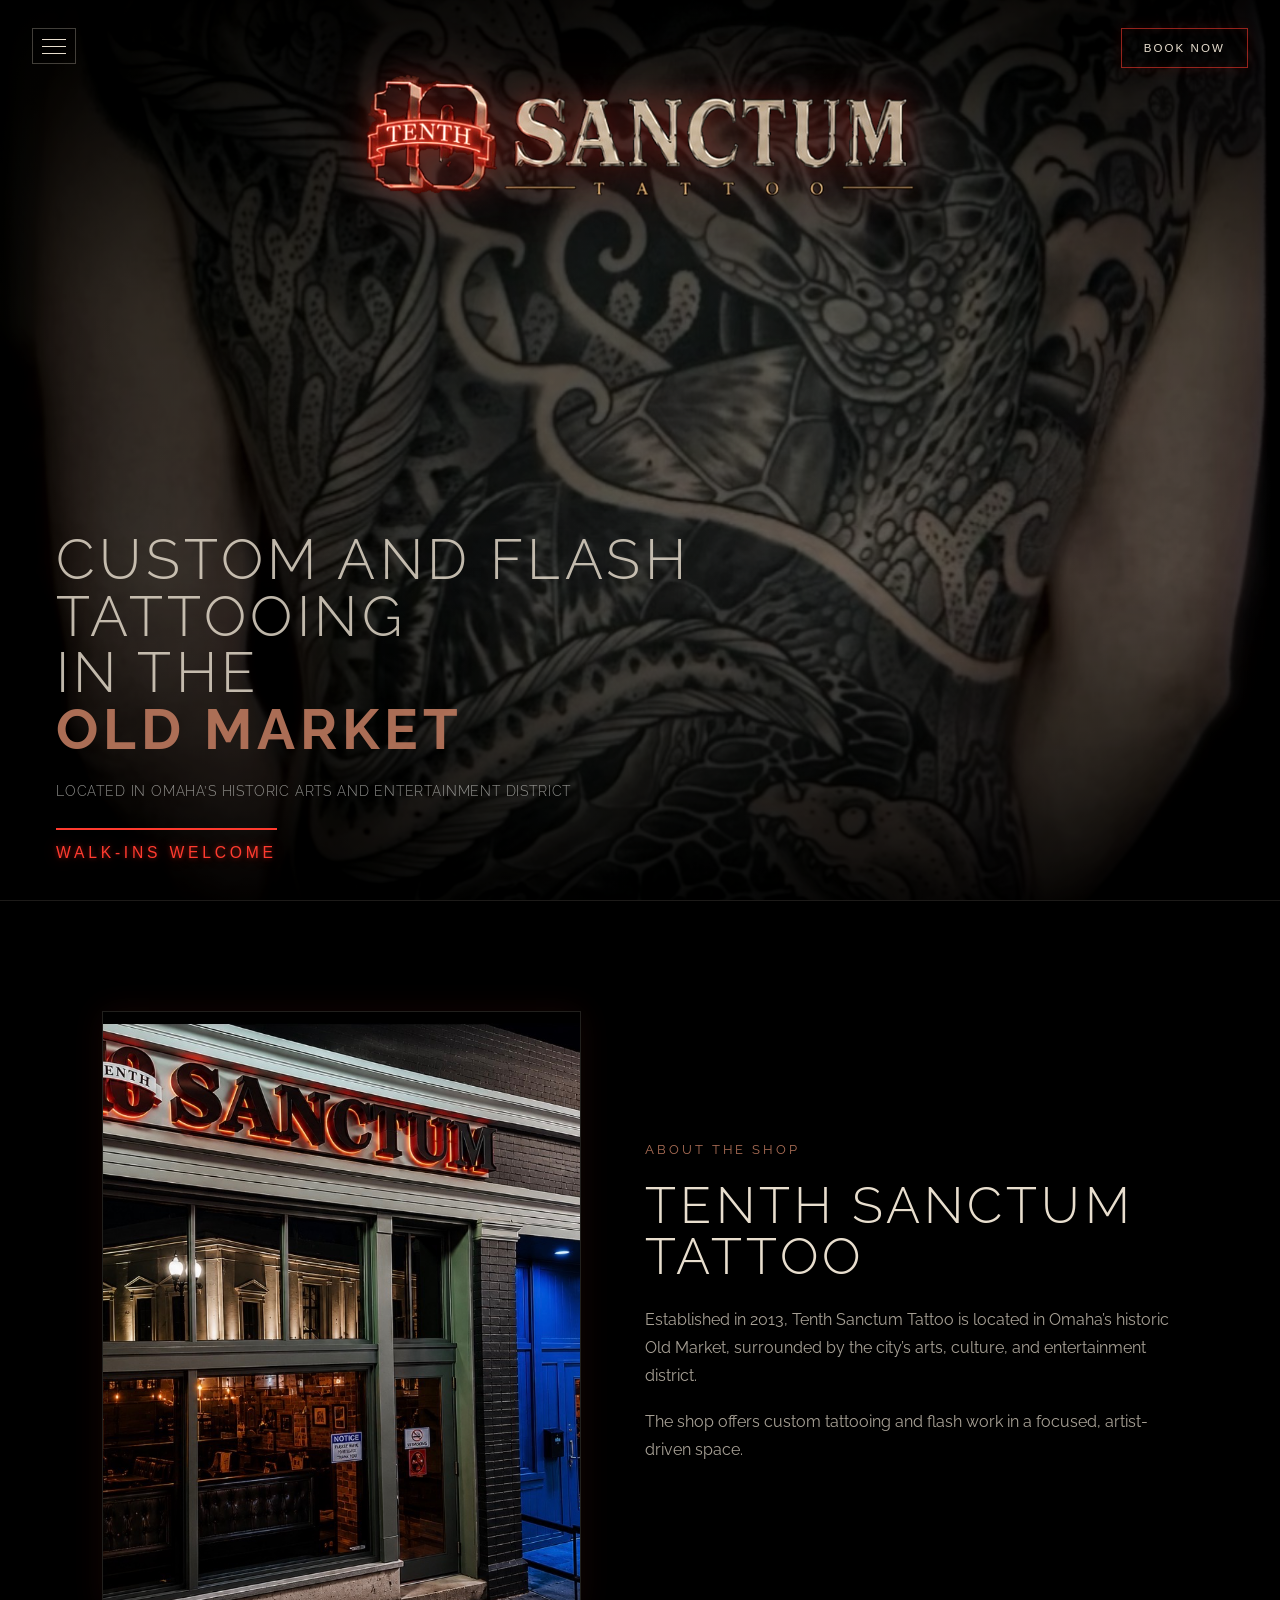
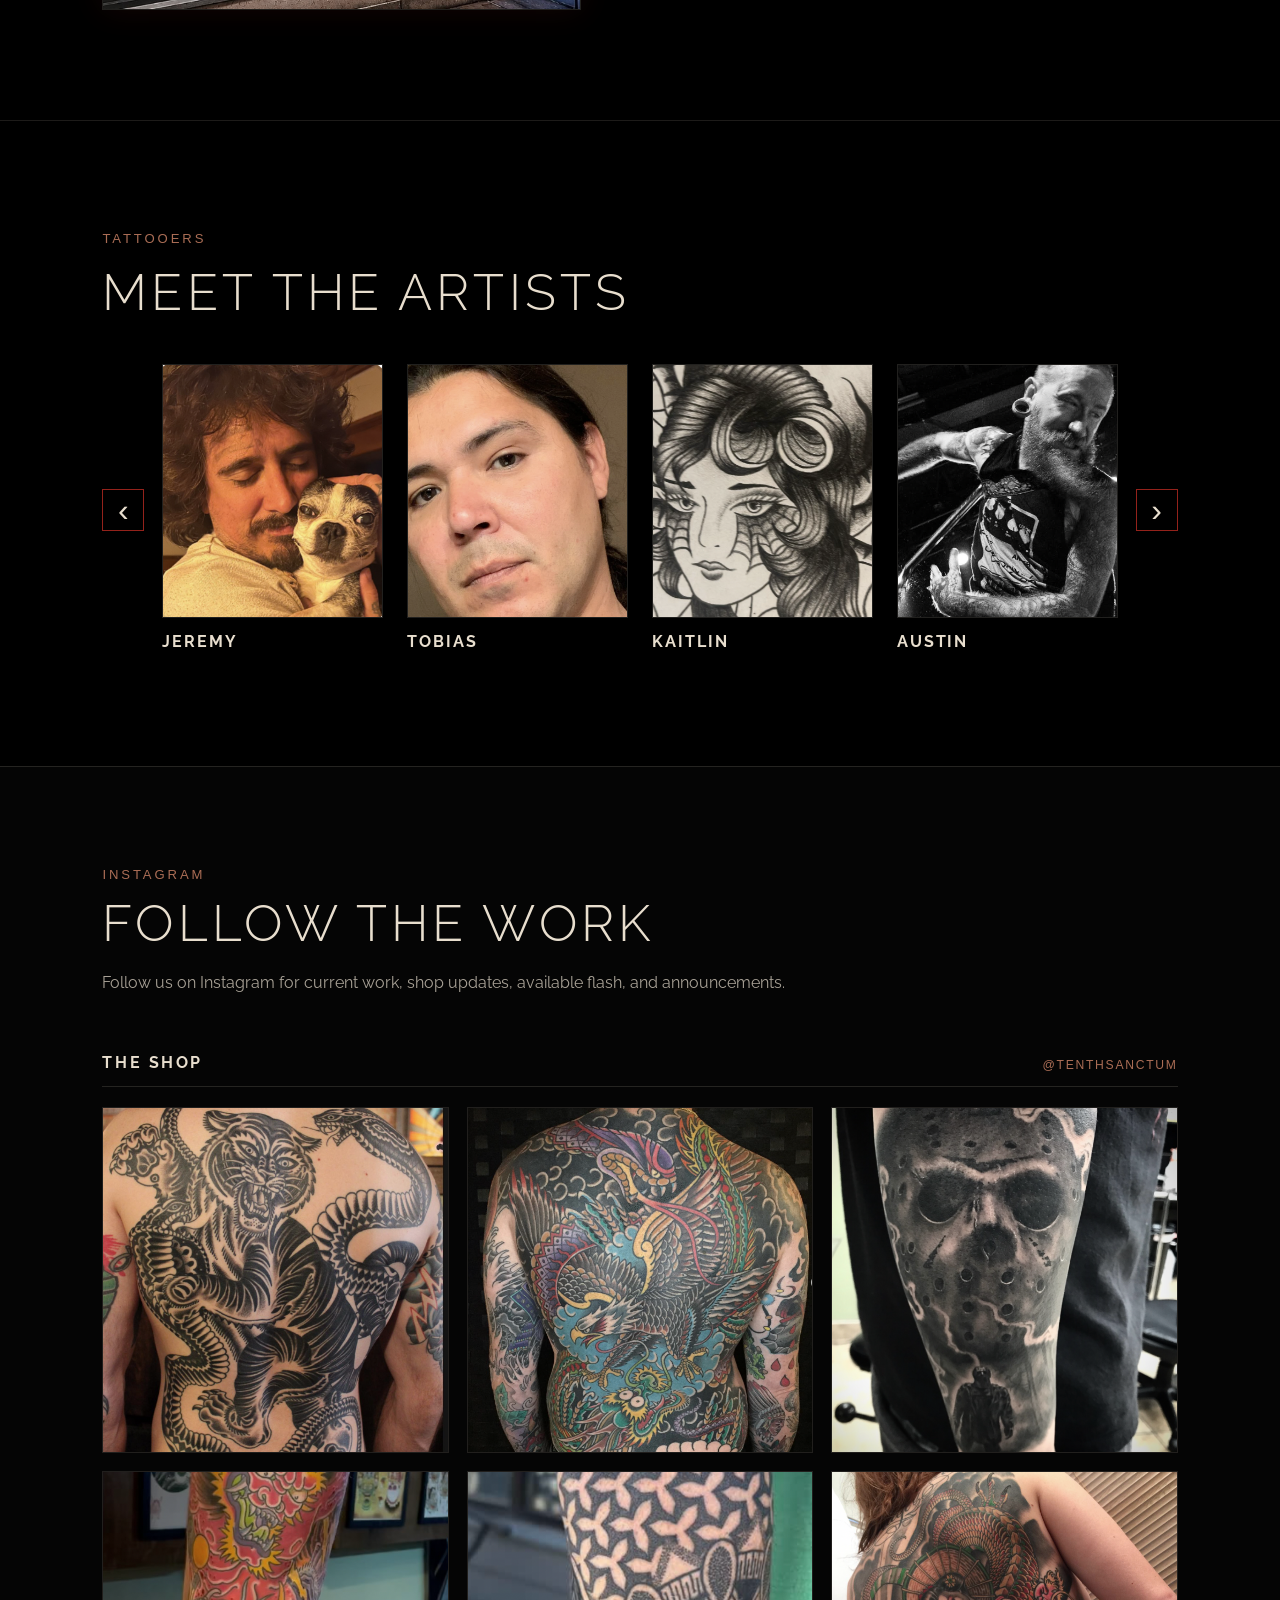
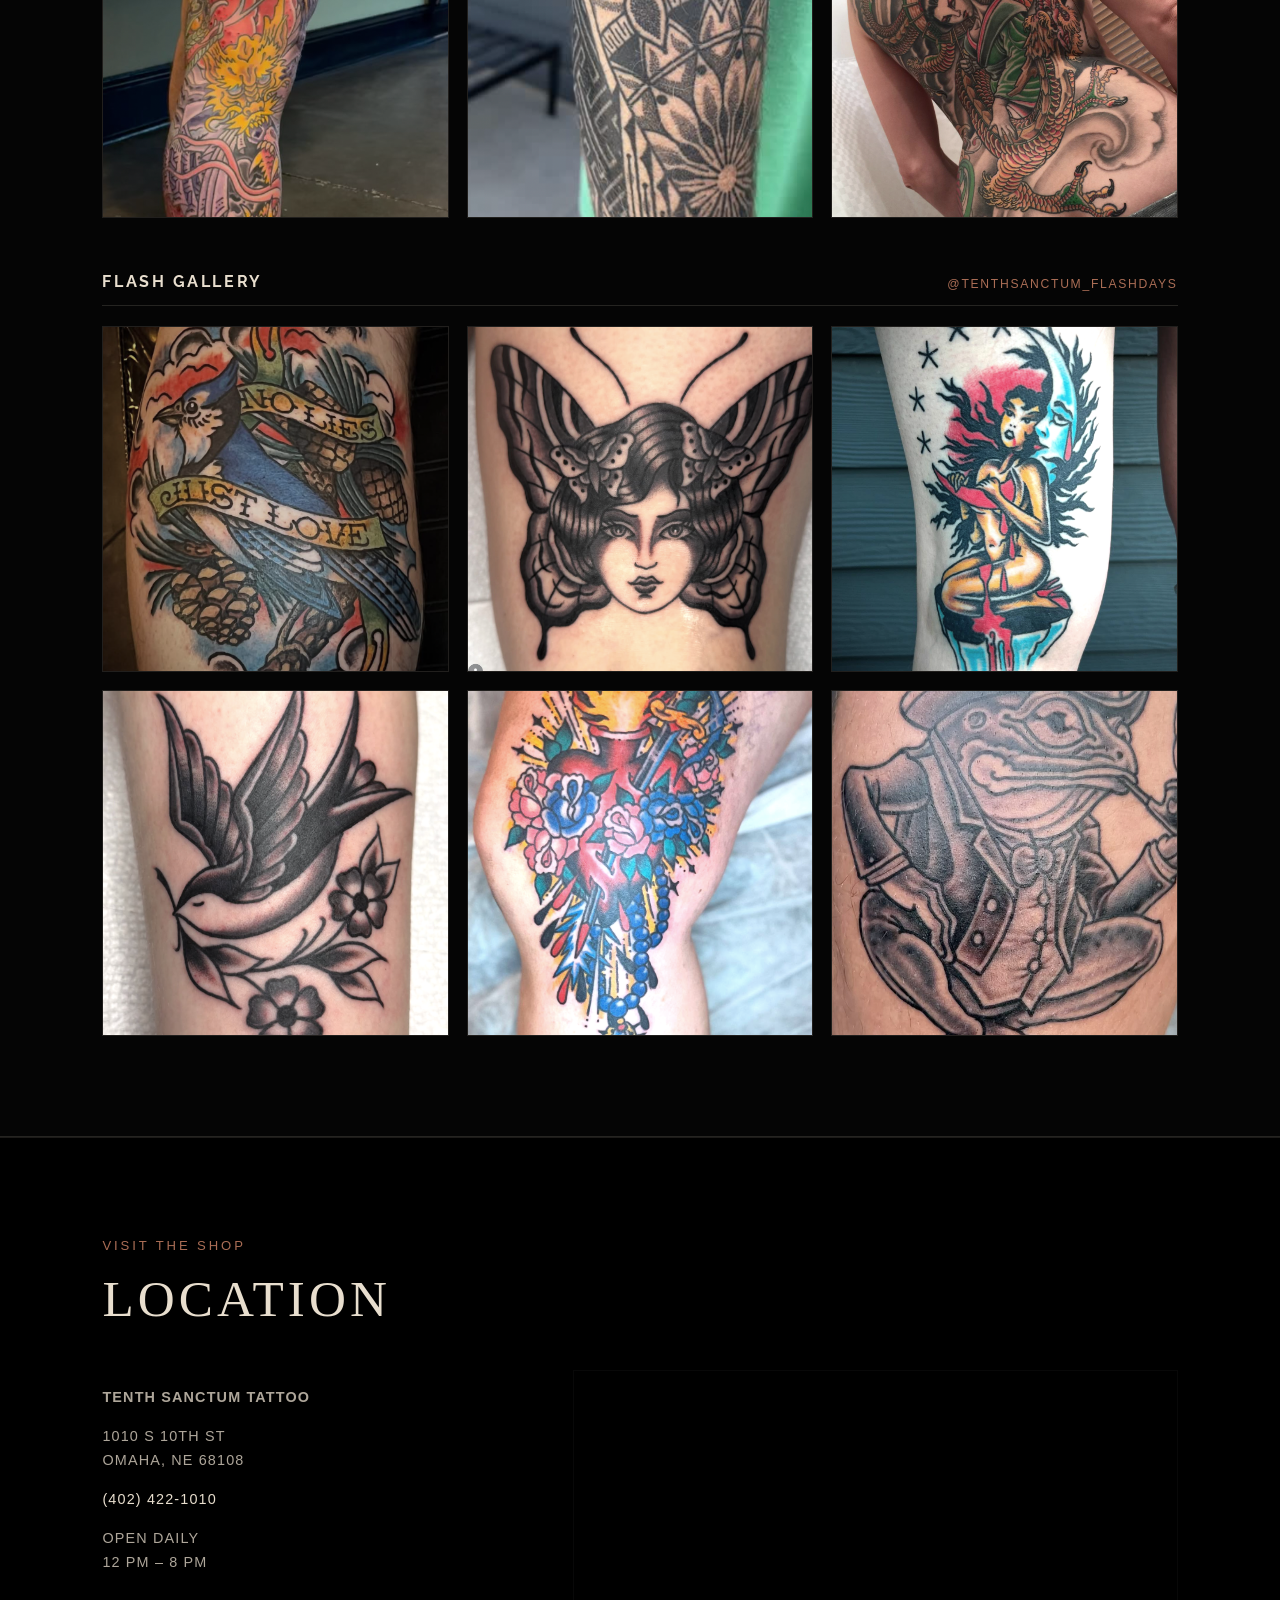
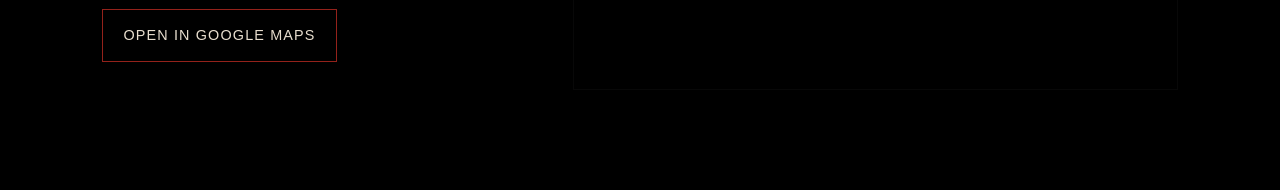
==== index.html @ 47e79d58 "Update index.html" ====
<!DOCTYPE html>
<html lang="en">
<head>
  <meta charset="UTF-8" />
  <meta name="viewport" content="width=device-width, initial-scale=1.0" /> 

  <title>Tenth Sanctum Tattoo</title>

  <!-- Social sharing preview -->
<meta property="og:title" content="Tenth Sanctum Tattoo" />
<meta property="og:description" content="Custom and flash tattooing in Omaha’s historic Old Market." />
<meta property="og:image" content="https://michellemccluskey333-create.github.io/tenthSanctum/Images/tenth-sanctum-social-preview.JPG" />
<meta property="og:url" content="https://michellemccluskey333-create.github.io/tenthSanctum/" />
<meta property="og:type" content="website" />

<meta name="twitter:card" content="summary_large_image" />
<meta name="twitter:title" content="Tenth Sanctum Tattoo" />
<meta name="twitter:description" content="Custom and flash tattooing in Omaha’s historic Old Market." />
<meta name="twitter:image" content="https://michellemccluskey333-create.github.io/tenthSanctum/Images/tenth-sanctum-social-preview.JPG" />

  <!-- Google Fonts -->
  <link rel="preconnect" href="https://fonts.googleapis.com">
  <link rel="preconnect" href="https://fonts.gstatic.com" crossorigin>
  <link href="https://fonts.googleapis.com/css2?family=Raleway:wght@300;400;600;700&display=swap" rel="stylesheet">

  <style>
    /* =========================
       GLOBAL VARIABLES
    ========================== */
    :root {
      --bg: #000;
      --cream: #e8dece;
      --muted: #c7b8a1;

      /* Neon red accent system 
      --red: #ff2a1f;
      --red-dark: #8f211c;
      --red-soft: rgba(255, 42, 31, 0.14);
      --red-border: rgba(255, 42, 31, 0.72);
      --red-glow: rgba(255, 42, 31, 0.45);*/

      --red: #ff3b2f;
--red-soft: rgba(255, 59, 47, 0.12);
--red-border: rgba(255, 59, 47, 0.58);
--red-glow: rgba(255, 59, 47, 0.32);

      --line: rgba(232, 222, 206, 0.12);
      --ease: cubic-bezier(.22, .61, .36, 1);
    }

    * {
      box-sizing: border-box;
    }

    body {
      margin: 0;
      background: var(--bg);
      overflow-x: hidden;
    }

    body.intro-running {
      overflow: hidden;
    }

    img {
      display: block;
      max-width: 100%;
    }

    a {
      color: inherit;
    }

    /* =========================
       BLACKOUT INTRO LAYER
    ========================== */
    .blackout {
      position: fixed;
      inset: 0;
      z-index: 900;
      background: #000;
      opacity: 1;
      pointer-events: none;
      transition: opacity 0.9s ease;
    }

    body.hero-live .blackout {
      opacity: 0;
    }

    /* =========================
       SINGLE ANIMATED MAIN LOGO
       Starts large/centered, then settles large at top.
    ========================== */
 .site-logo {
  position: fixed;
  z-index: 1000;
  top: 50%;
  left: 50%;
  width: min(76vw, 800px);
  transform: translate(-50%, -50%);
  transform-origin: center center;
  filter:
    drop-shadow(0 0 12px rgba(255, 42, 31, 0.26))
    drop-shadow(0 0 32px rgba(255, 42, 31, 0.14));
  transition:
    top 1.05s var(--ease),
    width 1.05s var(--ease),
    transform 1.05s var(--ease),
    opacity 0.25s ease;
}
    body.logo-settling .site-logo {
      top: 20px;
      width: min(56vw, 680px);
      transform: translate(-50%, 0);
    }

  body.scrolled .site-logo {
  top: 10px;
  width: min(34vw, 260px);
  transform: translate(-50%, 0);
  }
.fixed-top-bar {
  position: fixed;
  top: 0;
  left: 0;
  z-index: 950;
  width: 100%;
  height: 92px;
  background: rgba(0, 0, 0, 0.92);
  border-bottom: 1px solid rgba(232, 222, 206, 0.12);
  backdrop-filter: blur(8px);
  opacity: 0;
  pointer-events: none;
  transition: opacity 0.25s ease;
}

body.scrolled .fixed-top-bar {
  opacity: 1;
}
    /* =========================
       HAMBURGER MENU BUTTON
    ========================== */
    .menu-toggle {
      position: fixed;
      top: 28px;
      left: 32px;
      z-index: 1100;
      width: 44px;
      height: 36px;
      border: 1px solid rgba(232, 222, 206, 0.28);
      background: rgba(0, 0, 0, 0.18);
      cursor: pointer;
      opacity: 0;
      pointer-events: none;
      transition:
        opacity 0.7s ease,
        border-color 0.2s ease,
        background 0.2s ease,
        box-shadow 0.2s ease;
    }

    body.nav-live .menu-toggle {
      opacity: 1;
      pointer-events: auto;
    }

    .menu-toggle:hover {
      border-color: var(--red-border);
      background: var(--red-soft);
      box-shadow:
        0 0 8px var(--red-glow),
        0 0 20px rgba(255, 42, 31, 0.14);
    }

    .menu-toggle span {
      display: block;
      width: 24px;
      height: 1px;
      margin: 6px auto;
      background: var(--cream);
      transition: transform 0.25s ease, opacity 0.25s ease;
    }

    body.menu-open .menu-toggle span:nth-child(1) {
      transform: translateY(7px) rotate(45deg);
    }

    body.menu-open .menu-toggle span:nth-child(2) {
      opacity: 0;
    }

    body.menu-open .menu-toggle span:nth-child(3) {
      transform: translateY(-7px) rotate(-45deg);
    }

    /* =========================
       TOP RIGHT BOOK BUTTON
    ========================== */
    .book-top {
      position: fixed;
      top: 28px;
      right: 32px;
      z-index: 1100;
      padding: 13px 22px;
      border: 1px solid var(--red-border);
      color: var(--cream);
      background: rgba(0, 0, 0, 0.24);
      font-family: Arial, sans-serif;
      font-size: 0.72rem;
      letter-spacing: 0.18em;
      text-transform: uppercase;
      text-decoration: none;
      opacity: 0;
      pointer-events: none;
      box-shadow:
        inset 0 0 10px rgba(255, 42, 31, 0.07),
        0 0 14px rgba(255, 42, 31, 0.1);
      transition:
        opacity 0.7s ease,
        background 0.2s ease,
        color 0.2s ease,
        border-color 0.2s ease,
        box-shadow 0.2s ease;
    }

    body.nav-live .book-top {
      opacity: 1;
      pointer-events: auto;
    }

    .book-top:hover {
      background: var(--red-soft);
      color: #fff;
      border-color: var(--red);
      box-shadow:
        0 0 8px var(--red-glow),
        0 0 24px rgba(255, 42, 31, 0.18),
        inset 0 0 12px rgba(255, 42, 31, 0.1);
    }

    /* =========================
       PULL-DOWN MENU
    ========================== */
.pull-menu {
  position: fixed;
  top: 0;
  left: 0;
  z-index: 1050;
  width: min(285px, 84vw);
  height: 100vh;
  padding: 108px 30px 34px;
  background:
    linear-gradient(to bottom, rgba(0,0,0,0.98), rgba(8,8,8,0.96)),
    #000;
  border-right: 1px solid var(--line);
  transform: translateX(-100%);
  transition: transform 0.45s var(--ease);
  overflow: hidden;
}


    body.menu-open .pull-menu {
      transform: translateX(0);
    }

    .menu-content {
      min-height: 100%;
      display: flex;
      flex-direction: column;
    }

.pull-menu-links {
  display: flex;
  flex-direction: column;
  gap: 22px;
}

    .pull-menu a {
      position: relative;
      width: fit-content;
      color: var(--cream);
      font-family: Arial, sans-serif;
      font-size: 0.82rem;
      letter-spacing: 0.18em;
      text-transform: uppercase;
      text-decoration: none;
      padding-bottom: 8px;
    }

    .pull-menu a::after {
      content: "";
      position: absolute;
      left: 0;
      bottom: 0;
      width: 0;
      height: 1px;
      background: var(--red);
      box-shadow:
        0 0 6px var(--red-glow),
        0 0 14px rgba(255, 42, 31, 0.25);
      transition: width 0.22s ease;
    }

    .pull-menu a:hover::after {
      width: 100%;
    }

    .pull-menu a:hover {
      color: #fff;
      text-shadow:
        0 0 6px rgba(255, 42, 31, 0.45),
        0 0 14px rgba(255, 42, 31, 0.2);
    }

    /* Pull-down Book Now button */
   .pull-menu .menu-book-btn {
  margin-top: 18px;
  width: 100%;
  max-width: 190px;
  padding: 12px 16px;
  border: 1px solid var(--red-border);
  color: var(--cream);
  text-align: center;
  background: rgba(255, 42, 31, 0.055);
  box-shadow:
    inset 0 0 8px rgba(255, 42, 31, 0.06),
    0 0 12px rgba(255, 42, 31, 0.08);
}

    .pull-menu .menu-book-btn::after {
      display: none;
    }

    .pull-menu .menu-book-btn:hover {
      color: #fff;
      background: var(--red-soft);
      border-color: var(--red);
      box-shadow:
        0 0 8px var(--red-glow),
        0 0 24px rgba(255, 42, 31, 0.18),
        inset 0 0 12px rgba(255, 42, 31, 0.1);
    }

.no-piercer-note {
  margin: 34px 0 0;
  padding-top: 16px;
  border-top: 1px solid rgba(232, 222, 206, 0.14);

  color: rgba(184, 118, 92, 0.92);

  font-family: Arial, sans-serif;
  font-size: 0.76rem;
  letter-spacing: 0.12em;
  text-transform: uppercase;
  text-align: left;

  text-shadow:
    0 0 6px rgba(184, 118, 92, 0.22);
}

    /* Emblem sits below the note, not stranded at the bottom */
  
.menu-logo-small {
  position: absolute;
  left: 50%;
  bottom: 86px;
  width: 225px;
  transform: translateX(-50%);
  opacity: 0.26;
  filter:
    grayscale(0.1)
    drop-shadow(0 0 12px rgba(255, 42, 31, 0.18));
  pointer-events: none;
}
    .menu-content {
  position: relative;
  z-index: 2;
  min-height: 100%;
  display: flex;
  flex-direction: column;
}

    .menu-backdrop {
      position: fixed;
      inset: 0;
      z-index: 1040;
      background: rgba(0, 0, 0, 0.5);
      opacity: 0;
      pointer-events: none;
      transition: opacity 0.3s ease;
    }

    body.menu-open .menu-backdrop {
      opacity: 1;
      pointer-events: auto;
    }

    /* =========================
       HERO IMAGE
    ========================== */
    .hero {
      position: relative;
      min-height: 100vh;
      background: #000;
      overflow: hidden;
    }

    .hero-media {
      position: absolute;
      inset: 0;
      opacity: 0;
      transform: scale(1.025);
      transition:
        opacity 1.1s ease,
        transform 1.4s var(--ease),
        filter 1.4s ease;
      filter: brightness(0.12) contrast(1.08) saturate(0.45);
    }

    body.hero-live .hero-media {
      opacity: 1;
      transform: scale(1);
    }

    body.hero-bright .hero-media {
      filter: brightness(0.72) contrast(1.06) saturate(0.72);
    }

    .hero-media::after {
      content: "";
      position: absolute;
      inset: 0;
      z-index: 2;
      background:
        linear-gradient(
          to bottom,
          rgba(0,0,0,0.82) 0%,
          rgba(0,0,0,0.22) 34%,
          rgba(0,0,0,0.18) 64%,
          rgba(0,0,0,0.86) 100%
        ),
        linear-gradient(
          to right,
          rgba(0,0,0,0.68) 0%,
          rgba(0,0,0,0.36) 32%,
          rgba(0,0,0,0.14) 72%,
          rgba(0,0,0,0.42) 100%
        );
      pointer-events: none;
    }

    .hero-img {
      position: absolute;
      inset: 0;
      z-index: 1;
      width: 100%;
      height: 100%;
      object-fit: cover;
      object-position: center center;
    }

   /* =========================
   HERO TEXT
   Anchored hero copy. Keep this block together.
========================== */
.hero-text {
  position: absolute;
  left: 56px;

  bottom: 38px;

  z-index: 20;
  max-width: 720px;
  color: var(--cream);
  opacity: 0;
  transform: translateY(14px);
  transition: opacity 0.8s ease, transform 0.8s ease;
}
body.nav-live .hero-text {
  opacity: 1;
  transform: translateY(0);
}

.hero-text h1 {
  margin: 0 0 22px;
  font-family: "Raleway", Arial, sans-serif;
  font-size: clamp(2.35rem, 4.35vw, 4.35rem);
  line-height: 1.02;
  font-weight: 300;
  letter-spacing: 0.08em;
  text-transform: uppercase;
  color: rgba(232, 222, 206, 0.82);
}

.hero-text h1 span {
  display: block;
}

/* This controls OLD MARKET */
.hero-text .old-market {
  display: block;
  font-weight: 700;
  letter-spacing: 0.09em;
  color: rgba(184, 118, 92, 0.92);
}

/* Smaller cream supporting line */
.hero-subline {
  max-width: 520px;
  margin: 0 0 22px;
  font-family: "Raleway", Arial, sans-serif;
  font-size: clamp(0.85rem, 1.05vw, 1rem);
  line-height: 1.55;
  font-weight: 300;
  letter-spacing: 0.06em;
  text-transform: uppercase;
  color: rgba(210, 210, 205, 0.68);
}

/* Only this line is red */
.hero-text .walkins {
  display: inline-block;
  margin: 4px 0 0;
  padding: 14px 0 0;
  border-top: 2px solid var(--red);
  font-family: Arial, sans-serif;
  font-size: 0.98rem;
  letter-spacing: 0.24em;
  text-transform: uppercase;
  color: var(--red);
  text-shadow:
    0 0 5px rgba(255, 42, 31, 0.5),
    0 0 16px rgba(255, 42, 31, 0.26);
}

/* =========================
   ARTISTS CAROUSEL
========================== */
.artists-section {
  padding: 110px 8vw;
  background: #000;
  border-top: 1px solid var(--line);
  color: var(--cream);
}

.artists-section h2 {
  margin: 0 0 42px;
  font-family: "Raleway", Arial, sans-serif;
  font-size: clamp(2rem, 4vw, 4rem);
  font-weight: 300;
  letter-spacing: 0.08em;
  text-transform: uppercase;
}

.artist-carousel {
  display: grid;
  grid-template-columns: auto 1fr auto;
  gap: 18px;
  align-items: center;
}

.artist-window {
  overflow: hidden;
  width: 100%;
}

.artist-track {
  display: flex;
  gap: 24px;
  transition: transform 0.4s var(--ease);
}

.artist-card {
  flex: 0 0 calc((100% - 72px) / 4);
  text-decoration: none;
  color: var(--cream);
}

.artist-card img {
  width: 100%;
  aspect-ratio: 1 / 1.15;
  object-fit: cover;
  border: 1px solid rgba(232, 222, 206, 0.14);
  filter: grayscale(0.2);
  transition: transform 0.25s ease, filter 0.25s ease, border-color 0.25s ease;
}

.artist-card:hover img {
  transform: translateY(-5px);
  filter: grayscale(0) brightness(1.06);
  border-color: var(--red);
  box-shadow:
    0 0 10px rgba(255, 59, 47, 0.45),
    0 0 28px rgba(255, 59, 47, 0.22);
}

.artist-card h3 {
  margin: 14px 0 5px;
  font-family: "Raleway", Arial, sans-serif;
  font-size: 1rem;
  letter-spacing: 0.12em;
  text-transform: uppercase;
}
    
.artist-card:hover h3 {
  color: #fff;
  text-shadow:
    0 0 6px rgba(255, 59, 47, 0.5),
    0 0 16px rgba(255, 59, 47, 0.28);
}
.artist-card p {
  margin: 0;
  color: rgba(232, 222, 206, 0.58);
  font-family: Arial, sans-serif;
  font-size: 0.72rem;
  letter-spacing: 0.08em;
}

.artist-arrow {
  width: 42px;
  height: 42px;
  border: 1px solid var(--red-border);
  background: rgba(0, 0, 0, 0.35);
  color: var(--cream);
  font-size: 2rem;
  line-height: 1;
  cursor: pointer;
}

.artist-arrow:hover {
  background: var(--red-soft);
}
    /* =========================
       Site Footer
    ========================== */

.site-footer {
  display: grid;
  grid-template-columns: 1fr auto 1fr;
  align-items: center;
  gap: 28px;
  padding: 34px 8vw;
  background: #000;
  border-top: 1px solid var(--line);
  color: rgba(232, 222, 206, 0.68);
  font-family: Arial, sans-serif;
  font-size: 0.72rem;
  letter-spacing: 0.14em;
  text-transform: uppercase;
}

.site-footer p {
  margin: 0;
  color: rgba(232, 222, 206, 0.72);
  text-align: center;
}

.site-footer a {
  display: inline-flex;
  align-items: center;
  gap: 8px;
  color: var(--cream);
  text-decoration: none;
}

.site-footer a:first-child {
  justify-self: start;
}

.site-footer p {
  justify-self: center;
}

.site-footer a:last-child {
  justify-self: end;
}

.site-footer a:hover {
  color: var(--red);
}
 .site-footer .footer-ig-icon {
  width: 18px;
  height: 18px;
  max-width: 18px;
  object-fit: contain;
}
  /* =========================
       About Slide Show Section
  ========================== */
  .about-section {
  display: grid;
  grid-template-columns: minmax(280px, 0.9fr) minmax(320px, 1fr);
  gap: 64px;
  align-items: center;
  padding: 110px 8vw;
  background: #000;
  border-top: 1px solid var(--line);
  color: var(--cream);
}
.about-slideshow {
  position: relative;
  width: 100%;
  aspect-ratio: 4 / 5;
  overflow: hidden;
  border: 1px solid rgba(232, 222, 206, 0.14);
  box-shadow: 0 0 30px rgba(255, 59, 47, 0.08);
}

.about-slide {
  position: absolute;
  inset: 0;
  width: 100%;
  height: 100%;
  object-fit: cover;
  opacity: 0;
  transition: opacity 1.2s ease;
}

.about-slide.active {
  opacity: 1;
}

.section-kicker {
  margin: 0 0 16px;
  color: rgba(184, 118, 92, 0.92);
  font-family: Arial, sans-serif;
  font-size: 0.82rem;
  letter-spacing: 0.22em;
  text-transform: uppercase;
}
.about-copy .section-kicker {
  color: rgba(184, 118, 92, 0.92);
  font-size: 0.82rem;
}
.about-copy h2 {
  margin: 0 0 24px;
  font-family: "Raleway", Arial, sans-serif;
  font-size: clamp(2rem, 4vw, 4rem);
  line-height: 1;
  font-weight: 300;
  letter-spacing: 0.08em;
  text-transform: uppercase;
}

.about-copy p {
  max-width: 560px;
  margin: 0 0 18px;
  font-family: "Raleway", Arial, sans-serif;
  font-size: 1rem;
  line-height: 1.75;
  color: rgba(232, 222, 206, 0.72);
}

/* =========================
   Instagram Section
========================== */
.instagram-section {
  padding: 100px 8vw;
  background: #050505;
  color: var(--cream);
  border-top: 1px solid rgba(232, 222, 206, 0.14);
  border-bottom: 1px solid rgba(232, 222, 206, 0.14);
}

.instagram-inner {
  max-width: 1180px;
  margin: 0 auto;
}

.instagram-section h2 {
  margin: 0 0 20px;
  font-family: "Raleway", Arial, sans-serif;
  font-size: clamp(2rem, 4vw, 4rem);
  line-height: 1;
  font-weight: 300;
  letter-spacing: 0.08em;
  text-transform: uppercase;
}

.instagram-intro {
  max-width: 720px;
  margin: 0 0 56px;
  font-family: "Raleway", Arial, sans-serif;
  font-size: 1rem;
  line-height: 1.75;
  color: rgba(232, 222, 206, 0.72);
}

.instagram-group {
  margin-top: 54px;
}

.instagram-group:first-of-type {
  margin-top: 0;
}

.instagram-group-heading {
  display: flex;
  align-items: end;
  justify-content: space-between;
  gap: 24px;
  margin-bottom: 20px;
  padding-bottom: 14px;
  border-bottom: 1px solid rgba(232, 222, 206, 0.14);
}

.instagram-group-heading h3 {
  margin: 0;
  font-family: "Raleway", Arial, sans-serif;
  font-size: 1rem;
  letter-spacing: 0.16em;
  text-transform: uppercase;
  color: var(--cream);
}

.instagram-group-heading a {
  color: rgba(184, 118, 92, 0.92);
  font-family: Arial, sans-serif;
  font-size: 0.76rem;
  letter-spacing: 0.14em;
  text-transform: uppercase;
  text-decoration: none;
}

.instagram-group-heading a:hover {
  color: var(--red);
}

.instagram-photo-grid {
  display: grid;
  grid-template-columns: repeat(3, 1fr);
  gap: 18px;
}

.instagram-photo-grid a,
.instagram-photo-grid img {
  display: block;
  width: 100%;
}

.instagram-photo-grid a {
  aspect-ratio: 1 / 1;
  overflow: hidden;
  border: 1px solid rgba(232, 222, 206, 0.12);
}

.instagram-photo-grid img {
  height: 100%;
  object-fit: cover;
  filter: grayscale(0.15);
  transition:
    transform 0.25s ease,
    filter 0.25s ease;
}

.instagram-photo-grid a:hover img {
  transform: scale(1.04);
  filter: grayscale(0) brightness(1.06);
}
    /* =========================
      Location Section
    ========================== */
    .location-section {
  padding: 100px 8vw;
  background: #000;
  border-top: 1px solid var(--line);
  color: var(--cream);
}

.location-section h2 {
  margin: 0 0 42px;
  font-size: clamp(2rem, 4vw, 4rem);
  font-weight: 300;
  letter-spacing: 0.08em;
  text-transform: uppercase;
}

.location-grid {
  display: grid;
  grid-template-columns: minmax(260px, 0.7fr) minmax(320px, 1fr);
  gap: 48px;
  align-items: stretch;
}

.location-copy {
  font-family: Arial, sans-serif;
  font-size: 0.9rem;
  line-height: 1.7;
  letter-spacing: 0.08em;
  text-transform: uppercase;
  color: rgba(232, 222, 206, 0.75);
}

.location-copy a {
  color: var(--cream);
  text-decoration: none;
}

.location-copy a:hover {
  color: var(--red);
}

.location-button {
  display: inline-block;
  margin-top: 20px;
  padding: 13px 20px;
  border: 1px solid var(--red-border);
}

.location-map {
  width: 100%;
  min-height: 320px;
  border: 1px solid rgba(232, 222, 206, 0.14);
  filter: grayscale(1) invert(0.9) contrast(0.9);
}

 /* =========================
       TABLET
    ========================== */
   @media (max-width: 1050px) {
  .site-logo {
    width: min(78vw, 620px);
  }

  body.logo-settling .site-logo {
    top: 22px;
    width: min(62vw, 460px);
    transform: translate(-50%, 0);
  }

  body.scrolled .site-logo {
    top: 10px;
    width: min(34vw, 260px);
    transform: translate(-50%, 0);
  }

  .hero-text {
    max-width: 620px;
  }

  .hero-text h1 {
    font-size: clamp(2.4rem, 6.4vw, 4.2rem);
  }
}

/* =========================
   MOBILE
========================== */
@media (max-width: 640px) {
  .hero {
    min-height: 100svh;
  }

  .site-logo {
    width: min(84vw, 520px);
  }

  body.logo-settling .site-logo {
    top: 82px;
    width: min(58vw, 285px);
    transform: translate(-50%, 0);
  }

  .fixed-top-bar {
  display: none;
  }

  .site-logo,
  .menu-toggle,
  .book-top {
  position: absolute;
  }

  .menu-toggle {
    top: 24px;
    left: 18px;
  }

  .book-top {
    top: 24px;
    right: 18px;
    padding: 10px 14px;
    font-size: 0.62rem;
    letter-spacing: 0.12em;
  }

  .pull-menu {
    width: 86vw;
    padding: 88px 28px 30px;
  }

  .menu-logo-small {
    width: 135px;
    bottom: 72px;
  }

  .hero-img {
    object-fit: cover;
    object-position: center center;
  }

  .hero-media {
    filter: brightness(0.08) contrast(1.08) saturate(0.45);
  }

  body.hero-bright .hero-media {
    filter: brightness(0.66) contrast(1.12) saturate(0.45);
  }

  .hero-text {
    left: 24px;
    right: 24px;
    bottom: clamp(96px, 14svh, 140px);
    max-width: 330px;
    text-align: left;
  }

  .hero-text h1 {
    font-size: clamp(1.85rem, 8vw, 2.75rem);
    line-height: 1.05;
    letter-spacing: 0.055em;
  }

  .hero-text h1 span {
    display: block;
  }

  .hero-text .old-market {
    display: block;
    font-weight: 700;
    letter-spacing: 0.07em;
  }

  .hero-subline {
    max-width: 310px;
    margin: 16px 0 18px;
    font-family: "Raleway", Arial, sans-serif;
    font-size: 0.72rem;
    line-height: 1.45;
    font-weight: 300;
    letter-spacing: 0.06em;
    text-transform: uppercase;
    color: rgba(232, 222, 206, 0.78);
  }

  .hero-text .walkins {
    display: inline-block;
    font-size: 0.82rem;
    letter-spacing: 0.18em;
    padding-top: 12px;
    border-top: 2px solid var(--red);
  }

  .about-section {
    grid-template-columns: 1fr;
    gap: 38px;
    padding: 76px 28px;
  }

  .about-slideshow {
    aspect-ratio: 4 / 4.6;
  }

  .about-copy h2 {
    font-size: clamp(1.85rem, 8vw, 2.8rem);
  }

  .artist-carousel {
    grid-template-columns: 1fr;
  }

  .artist-arrow {
    display: none;
  }

  .artist-window {
    overflow-x: auto;
  }

  .artist-track {
    gap: 16px;
  }

  .artist-card {
    flex: 0 0 72%;
  }

  .artists-section {
    padding: 76px 28px;
  }

  .instagram-section {
    padding: 76px 28px;
  }

  .instagram-intro {
    margin-bottom: 42px;
  }

  .instagram-group {
    margin-top: 46px;
  }

  .instagram-group-heading {
    display: block;
  }

  .instagram-group-heading h3 {
    margin-bottom: 10px;
  }

  .instagram-photo-grid {
    grid-template-columns: repeat(3, 1fr);
    gap: 8px;
  }

  .location-section {
    padding: 76px 28px;
  }

  .location-grid {
    grid-template-columns: 1fr;
  }

  .location-map {
    min-height: 280px;
  }
}
  </style>
</head>

<body class="intro-running">
   <div class="fixed-top-bar" aria-hidden="true"></div>
  <!-- Black overlay for intro animation -->
  <div class="blackout" aria-hidden="true"></div>

 

  <!-- Single animated main logo -->
  <img src="Images/logo.PNG" alt="Tenth Sanctum Tattoo" class="site-logo" />

  <!-- Hamburger menu button -->
  <button class="menu-toggle" type="button" aria-label="Open menu" aria-expanded="false">
    <span></span>
    <span></span>
    <span></span>
  </button>

  <!-- Top-right Book Now button -->
  <a href="#book" class="book-top">Book Now</a>

  <!-- Menu backdrop -->
  <div class="menu-backdrop" aria-hidden="true"></div>

  <!-- Pull-down menu -->
  <nav class="pull-menu" aria-label="Main navigation">
    <div class="menu-content">
      <div>
        <div class="pull-menu-links">
          <a href="#about">About</a>
          <a href="#tattooers">Tattooers</a>
          <a href="#faqs">FAQs</a>
          <a href="#book" class="menu-book-btn">Book Now</a>
        </div>

        <p class="no-piercer-note">NO PIERCING SERVICES</p>

        <!-- Bottom emblem. Make sure this file exists exactly as written. -->
        <img src="Images/emblem.png" alt="Tenth Sanctum emblem" class="menu-logo-small" />
      </div>
    </div>
  </nav>

<!-- Main page content -->
<main>
  <!-- Hero section -->
  <section class="hero">
    <div class="hero-media" aria-hidden="true">
      <img src="Images/hero-image.jpeg" alt="" class="hero-img" />
    </div>

    <div class="hero-text">
      <h1>
        <span>Custom and Flash Tattooing</span>
        <span>in the</span>
        <span class="old-market">Old Market</span>
      </h1>

      <p class="hero-subline">Located in Omaha’s historic arts and entertainment district</p>
      <p class="walkins">Walk-Ins Welcome</p>
    </div>
  </section>

  <!-- About section -->
  <section class="about-section" id="about">
    <div class="about-slideshow">
      <img src="Images/exterior.jpeg" alt="Tenth Sanctum Tattoo exterior" class="about-slide active" />
      <img src="Images/interior_1.png" alt="Tenth Sanctum Tattoo interior" class="about-slide" />
      <img src="Images/interior_2.png" alt="Tenth Sanctum Tattoo shop interior" class="about-slide" />
      <img src="Images/tattooer.jpeg" alt="Tattoo artist working at Tenth Sanctum Tattoo" class="about-slide" />
      <img src="Images/interior_3.png" alt="Tenth Sanctum Tattoo studio space" class="about-slide" />
      <img src="Images/bees.jpeg" alt="Bee tattoo flash artwork" class="about-slide" />
      <img src="Images/interior_4.png" alt="Tenth Sanctum Tattoo interior details" class="about-slide" />
      <img src="Images/interior_5.png" alt="Tenth Sanctum Tattoo interior details" class="about-slide" />
    </div>

    <div class="about-copy">
      <p class="section-kicker">About the shop</p>
      <h2>Tenth Sanctum Tattoo</h2>
      <p>
        Established in 2013, Tenth Sanctum Tattoo is located in Omaha’s historic Old Market,
        surrounded by the city’s arts, culture, and entertainment district.
      </p>
      <p>
        The shop offers custom tattooing and flash work in a focused, artist-driven space.
      </p>
    </div>
  </section>

  <!-- Artists carousel section -->
  <section class="artists-section" id="tattooers">
    <p class="section-kicker">Tattooers</p>
    <h2>Meet the Artists</h2>

    <div class="artist-carousel">
  <button class="artist-arrow artist-prev" type="button" aria-label="Previous artists">‹</button>

  <div class="artist-window">
    <div class="artist-track">
      <a href="jeremy.html" class="artist-card">
        <img src="Images/artists/jeremy.png" alt="Jeremy" />
        <h3>Jeremy</h3>
      </a>

      <a href="tobias.html" class="artist-card">
        <img src="Images/artists/tobias.png" alt="Tobias Caballero" />
        <h3>Tobias</h3>
      </a>

      <a href="kaitlin.html" class="artist-card">
        <img src="Images/artists/kaitlin-profile.png" alt="Kaitlin" />
        <h3>Kaitlin</h3>
      </a>

      <a href="austin.html" class="artist-card">
        <img src="Images/artists/austin-profile.png" alt="Austin L'Ecuyer" />
        <h3>Austin</h3>
      </a>

      <a href="asa.html" class="artist-card">
        <img src="Images/artists/asa.png" alt="Asa Larson" />
        <h3>Asa</h3>
      </a>

      <a href="alex.html" class="artist-card">
        <img src="Images/artists/alex-profile.png" alt="Alex Downing" />
        <h3>Alex</h3>
      </a>

      <a href="felipe.html" class="artist-card">
        <img src="Images/artists/felipe-profile.png" alt="Felipe Morales" />
        <h3>Felipe</h3>
      </a>

      <a href="guest.html" class="artist-card">
        <img src="Images/artists/guest.jpeg" alt="Guest Artist" />
        <h3>Guest Artist</h3>
      </a>
    </div>
  </div>

  <button class="artist-arrow artist-next" type="button" aria-label="Next artists">›</button>
</div>
  </section>
<section class="instagram-section" id="instagram" aria-labelledby="instagram-title">
  <div class="instagram-inner">
    <p class="section-kicker">Instagram</p>
    <h2 id="instagram-title">Follow the Work</h2>

    <p class="instagram-intro">
      Follow us on Instagram for current work, shop updates, available flash, and announcements.
    </p>

    <div class="instagram-group">
      <div class="instagram-group-heading">
        <h3>The Shop</h3>
        <a href="https://www.instagram.com/tenthsanctum/" target="_blank" rel="noopener noreferrer">
          @tenthsanctum
        </a>
      </div>

      <div class="instagram-photo-grid">
        <a href="https://www.instagram.com/p/B81bKwwBFLT/" target="_blank" rel="noopener noreferrer">
          <img src="Images/instagram/shop-1.png" alt="Tattoo work from Tenth Sanctum" />
        </a>

        <a href="https://www.instagram.com/p/CKR4MX9hCQ1/" target="_blank" rel="noopener noreferrer">
          <img src="Images/instagram/shop-6.png" alt="Tenth Sanctum shop interior" />
        </a>

        <a href="https://www.instagram.com/p/DV1tCX9EfGU/" target="_blank" rel="noopener noreferrer">
          <img src="Images/instagram/shop-2.png" alt="Tenth Sanctum shop interior" />
        </a>

        <a href="https://www.instagram.com/reel/C9a0ZvPPRSe/" target="_blank" rel="noopener noreferrer">
          <img src="Images/instagram/shop-5.png" alt="Tenth Sanctum shop interior" />
        </a>

        <a href="https://www.instagram.com/reel/DMaenHtR1hr/" target="_blank" rel="noopener noreferrer">
          <img src="Images/instagram/shop-3.png" alt="Tattoo work from Tenth Sanctum" />
        </a>

        <a href="https://www.instagram.com/p/B8Z9U7Uh-sy/" target="_blank" rel="noopener noreferrer">
          <img src="Images/instagram/shop-4.png" alt="Tenth Sanctum shop interior" />
        </a>
      </div>
    </div>

    <div class="instagram-group">
      <div class="instagram-group-heading">
        <h3>Flash Gallery</h3>
        <a href="https://www.instagram.com/tenthsanctum_flashdays/" target="_blank" rel="noopener noreferrer">
          @tenthsanctum_flashdays
        </a>
      </div>

      <div class="instagram-photo-grid">
        <a href="https://www.instagram.com/p/DOhespsjQHI/" target="_blank" rel="noopener noreferrer">
          <img src="Images/instagram/flash-1.png" alt="Available flash tattoo design" />
        </a>

        <a href="https://www.instagram.com/p/DO4JECQgbf2/" target="_blank" rel="noopener noreferrer">
          <img src="Images/instagram/flash-2.png" alt="Flash tattoo artwork" />
        </a>

        <a href="https://www.instagram.com/p/DNda3gENIxX/" target="_blank" rel="noopener noreferrer">
          <img src="Images/instagram/flash-3.png" alt="Tenth Sanctum flash day tattoo designs" />
        </a>

        <a href="https://www.instagram.com/p/DJ7th1qtigs/" target="_blank" rel="noopener noreferrer">
          <img src="Images/instagram/flash-4.png" alt="Available flash tattoo design" />
        </a>

        <a href="https://www.instagram.com/p/DI5NKettZQl/" target="_blank" rel="noopener noreferrer">
          <img src="Images/instagram/flash-5.png" alt="Flash tattoo artwork" />
        </a>

        <a href="https://www.instagram.com/reel/DAlh6p5vbgr/" target="_blank" rel="noopener noreferrer">
          <img src="Images/instagram/flash-6.png" alt="Tenth Sanctum flash day tattoo designs" />
        </a>
      </div>
    </div>
  </div>
</section>
  
  <section class="location-section" id="location">
  <p class="section-kicker">Visit the shop</p>
  <h2>Location</h2>

  <div class="location-grid">
    <div class="location-copy">
      <p><strong>Tenth Sanctum Tattoo</strong></p>
      <p>1010 S 10th St<br>Omaha, NE 68108</p>
      <p><a href="tel:+14024221010">(402) 422-1010</a></p>

      <p class="hours">
        Open daily<br>
        12 PM – 8 PM
      </p>

      <a
        href="https://www.google.com/maps/search/?api=1&query=1010+S+10th+St+Omaha+NE+68108"
        target="_blank"
        rel="noopener"
        class="location-button"
      >
        Open in Google Maps
      </a>
    </div>

    <iframe
      class="location-map"
      src="https://www.google.com/maps?q=1010%20S%2010th%20St%20Omaha%20NE%2068108&output=embed"
      loading="lazy"
      referrerpolicy="no-referrer-when-downgrade"
      title="Map to Tenth Sanctum Tattoo"
    ></iframe>
  </div>
</section>
</main>
  <script>
    
  
    /* =========================
       INTRO ANIMATION TIMING
    ========================== */
    
document.addEventListener("DOMContentLoaded", () => {

  if (!window.location.hash) {
    window.scrollTo(0, 0);
  }
  
  if (window.location.hash) {
    document.body.classList.add("logo-settling", "hero-live", "hero-bright", "nav-live");
    document.body.classList.remove("intro-running");

    const blackout = document.querySelector(".blackout");
    if (blackout) blackout.remove();

    setTimeout(() => {
      document.querySelector(window.location.hash)?.scrollIntoView();
    }, 50);

    return;
  }

  setTimeout(() => {
    document.body.classList.add("logo-settling");
  }, 650);

  setTimeout(() => {
    document.body.classList.add("hero-live");
  }, 1650);

  setTimeout(() => {
    document.body.classList.add("hero-bright");
  }, 2050);

  setTimeout(() => {
    document.body.classList.add("nav-live");
    document.body.classList.remove("intro-running");
  }, 2600);

  setTimeout(() => {
    const blackout = document.querySelector(".blackout");
    if (blackout) blackout.remove();
  }, 3100);
});

    window.addEventListener("scroll", () => {
  if (window.scrollY > 80) {
    document.body.classList.add("scrolled");
  } else {
    document.body.classList.remove("scrolled");
  }
});
    /* =========================
       PULL-DOWN MENU CONTROLS
    ========================== */
    const menuToggle = document.querySelector(".menu-toggle");
    const menuBackdrop = document.querySelector(".menu-backdrop");
    const menuLinks = document.querySelectorAll(".pull-menu a");

    function closeMenu() {
      document.body.classList.remove("menu-open");
      menuToggle.setAttribute("aria-expanded", "false");
    }

    menuToggle.addEventListener("click", () => {
      const isOpen = document.body.classList.toggle("menu-open");
      menuToggle.setAttribute("aria-expanded", isOpen ? "true" : "false");
    });

    menuBackdrop.addEventListener("click", closeMenu);

    menuLinks.forEach((link) => {
      link.addEventListener("click", closeMenu);
    });
    const aboutSlides = document.querySelectorAll(".about-slide");
let aboutSlideIndex = 0;

if (aboutSlides.length > 1) {
  setInterval(() => {
    aboutSlides[aboutSlideIndex].classList.remove("active");
    aboutSlideIndex = (aboutSlideIndex + 1) % aboutSlides.length;
    aboutSlides[aboutSlideIndex].classList.add("active");
  }, 3000);
}
    const artistTrack = document.querySelector(".artist-track");
const artistNext = document.querySelector(".artist-next");
const artistPrev = document.querySelector(".artist-prev");
const artistCards = document.querySelectorAll(".artist-track .artist-card");

let artistIndex = 0;
const artistsPerView = 4;

function updateArtistCarousel() {
  const cardWidth = artistCards[0].offsetWidth + 24;
  artistTrack.style.transform = `translateX(-${artistIndex * cardWidth}px)`;
}

artistNext.addEventListener("click", () => {
  artistIndex += artistsPerView;

  if (artistIndex >= artistCards.length) {
    artistIndex = 0;
  }

  updateArtistCarousel();
});

artistPrev.addEventListener("click", () => {
  artistIndex -= artistsPerView;

  if (artistIndex < 0) {
    artistIndex = Math.max(artistCards.length - artistsPerView, 0);
  }

  updateArtistCarousel();
});

      if ("scrollRestoration" in history) {
    history.scrollRestoration = "manual";
    }
  </script>
</body>
</html>
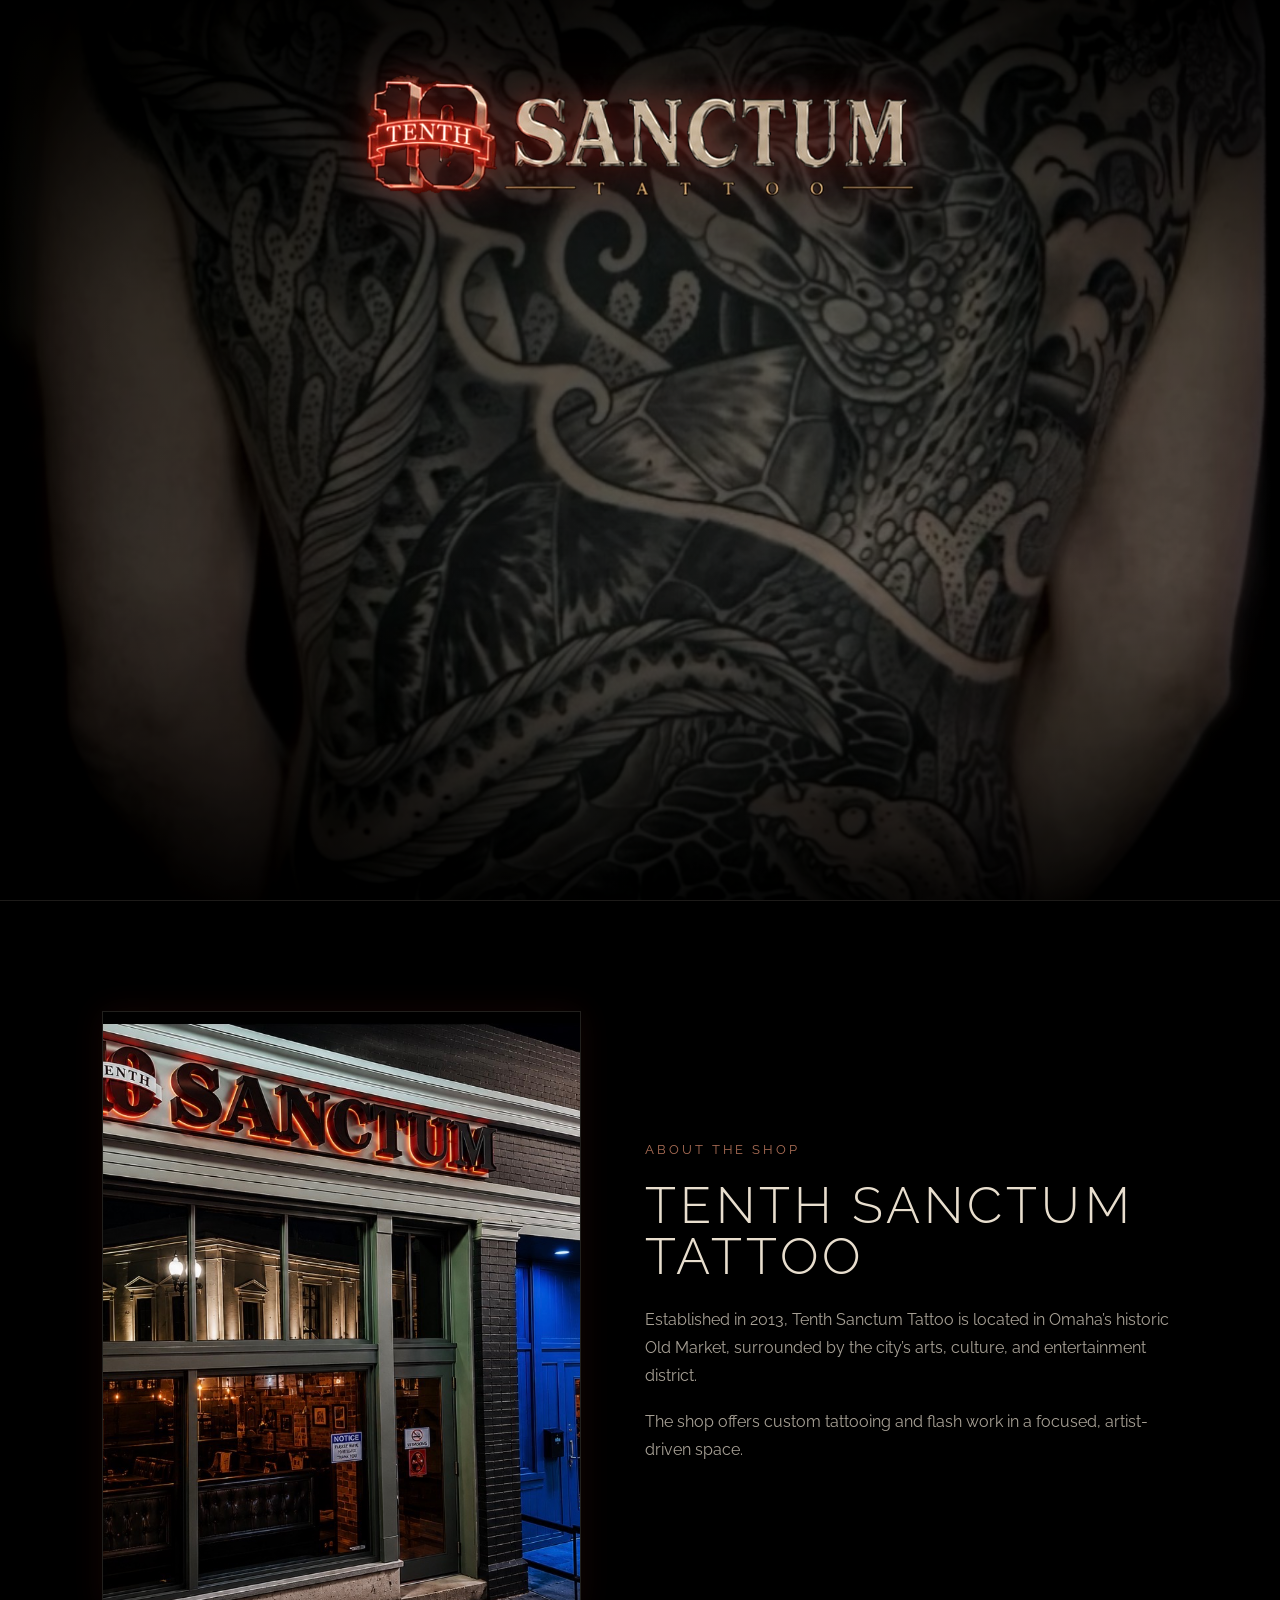
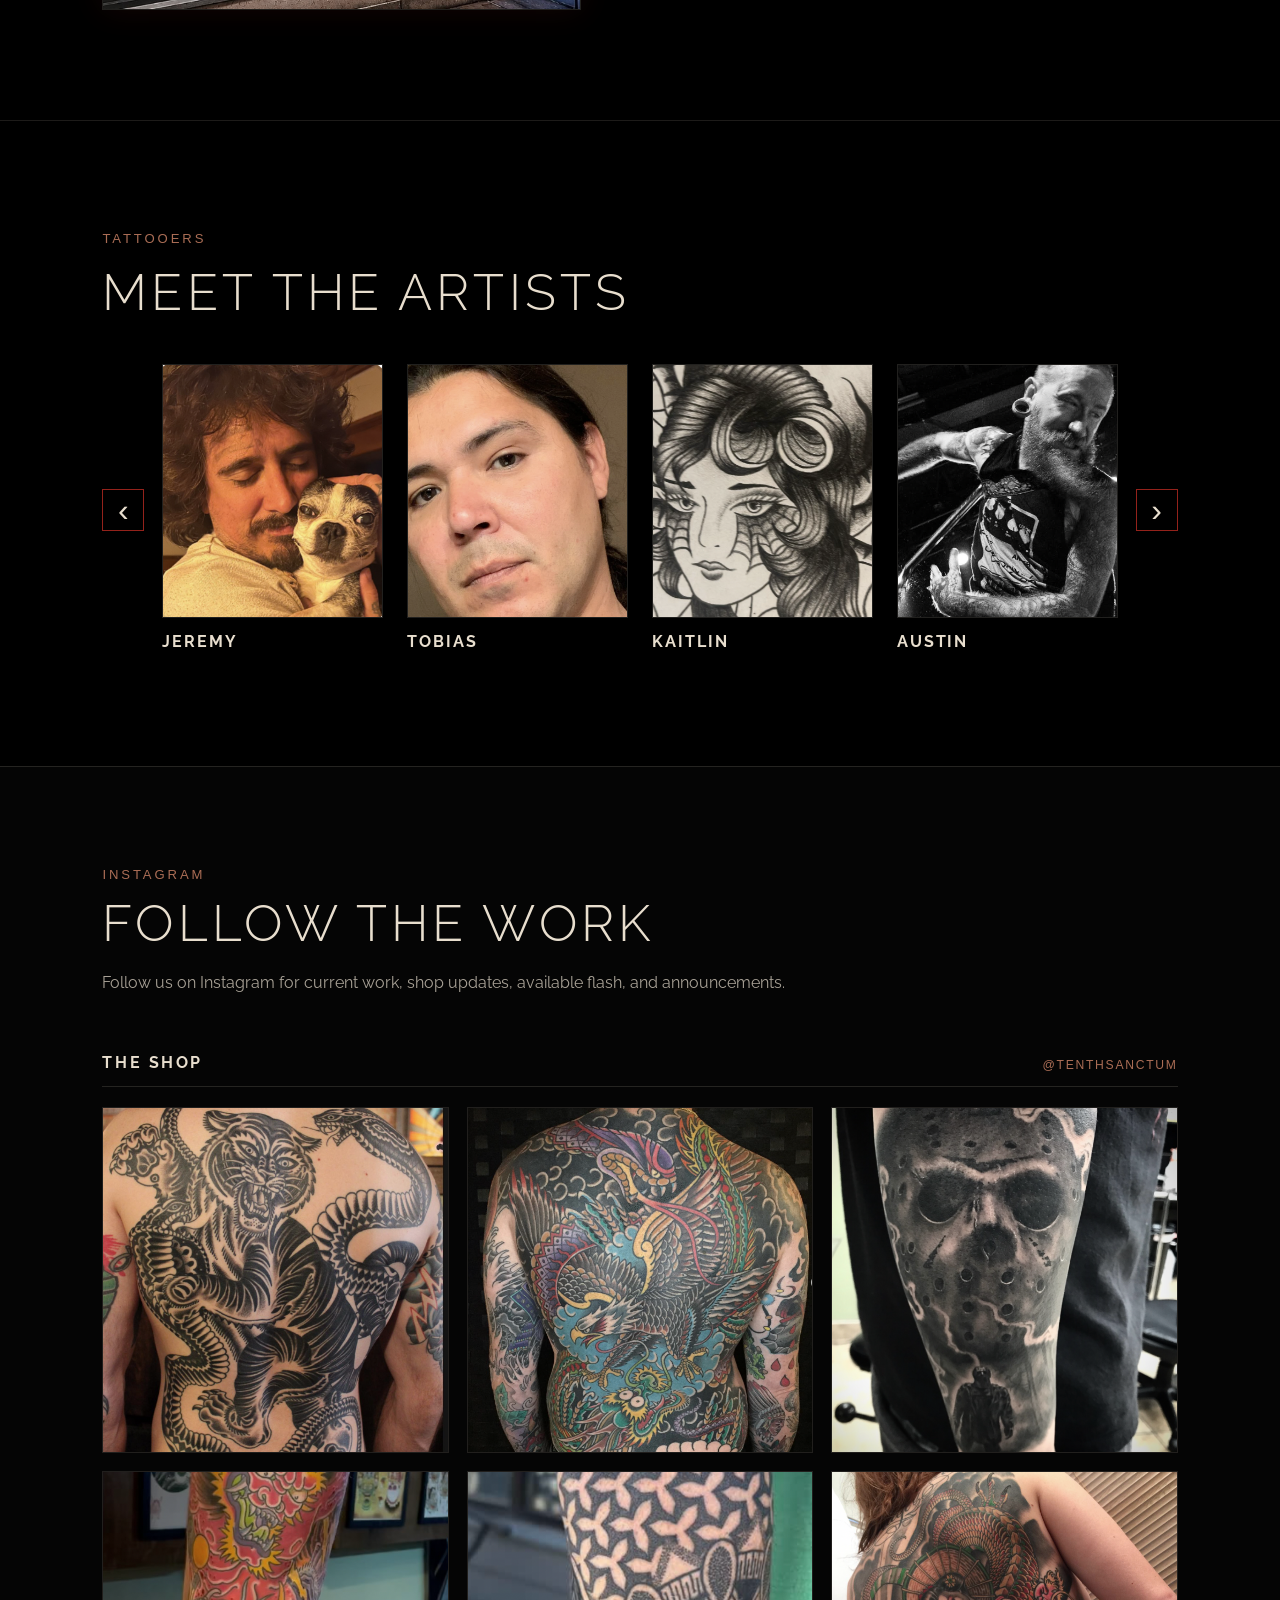
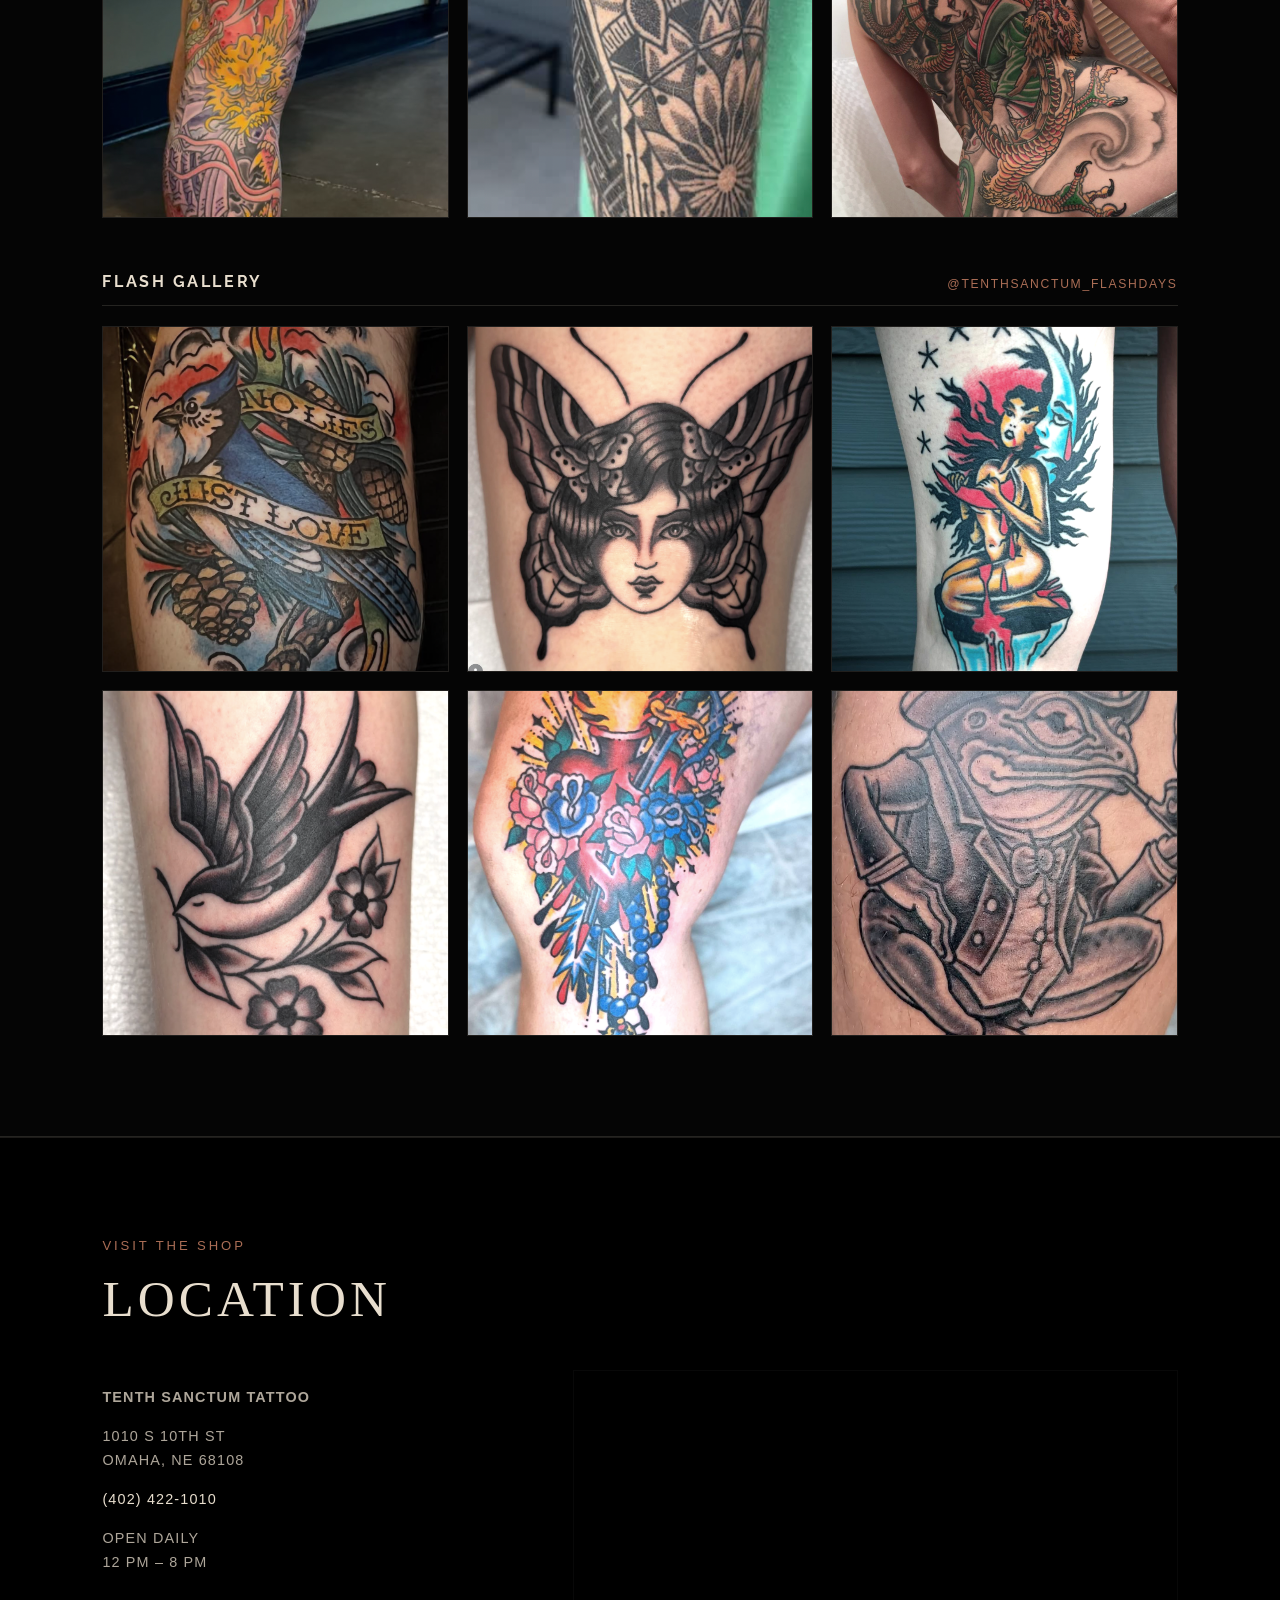
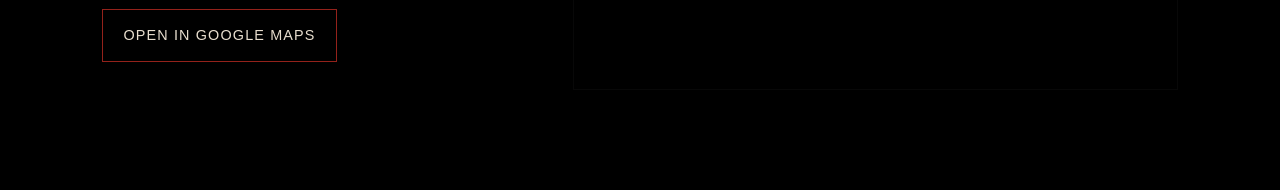
==== commit b772a083: "Update index.html" ====
--- a/index.html
+++ b/index.html
@@ -1198,7 +1198,6 @@
       <img src="Images/exterior.jpeg" alt="Tenth Sanctum Tattoo exterior" class="about-slide active" />
       <img src="Images/interior_1.png" alt="Tenth Sanctum Tattoo interior" class="about-slide" />
       <img src="Images/interior_2.png" alt="Tenth Sanctum Tattoo shop interior" class="about-slide" />
-      <img src="Images/tattooer.jpeg" alt="Tattoo artist working at Tenth Sanctum Tattoo" class="about-slide" />
       <img src="Images/interior_3.png" alt="Tenth Sanctum Tattoo studio space" class="about-slide" />
       <img src="Images/bees.jpeg" alt="Bee tattoo flash artwork" class="about-slide" />
       <img src="Images/interior_4.png" alt="Tenth Sanctum Tattoo interior details" class="about-slide" />
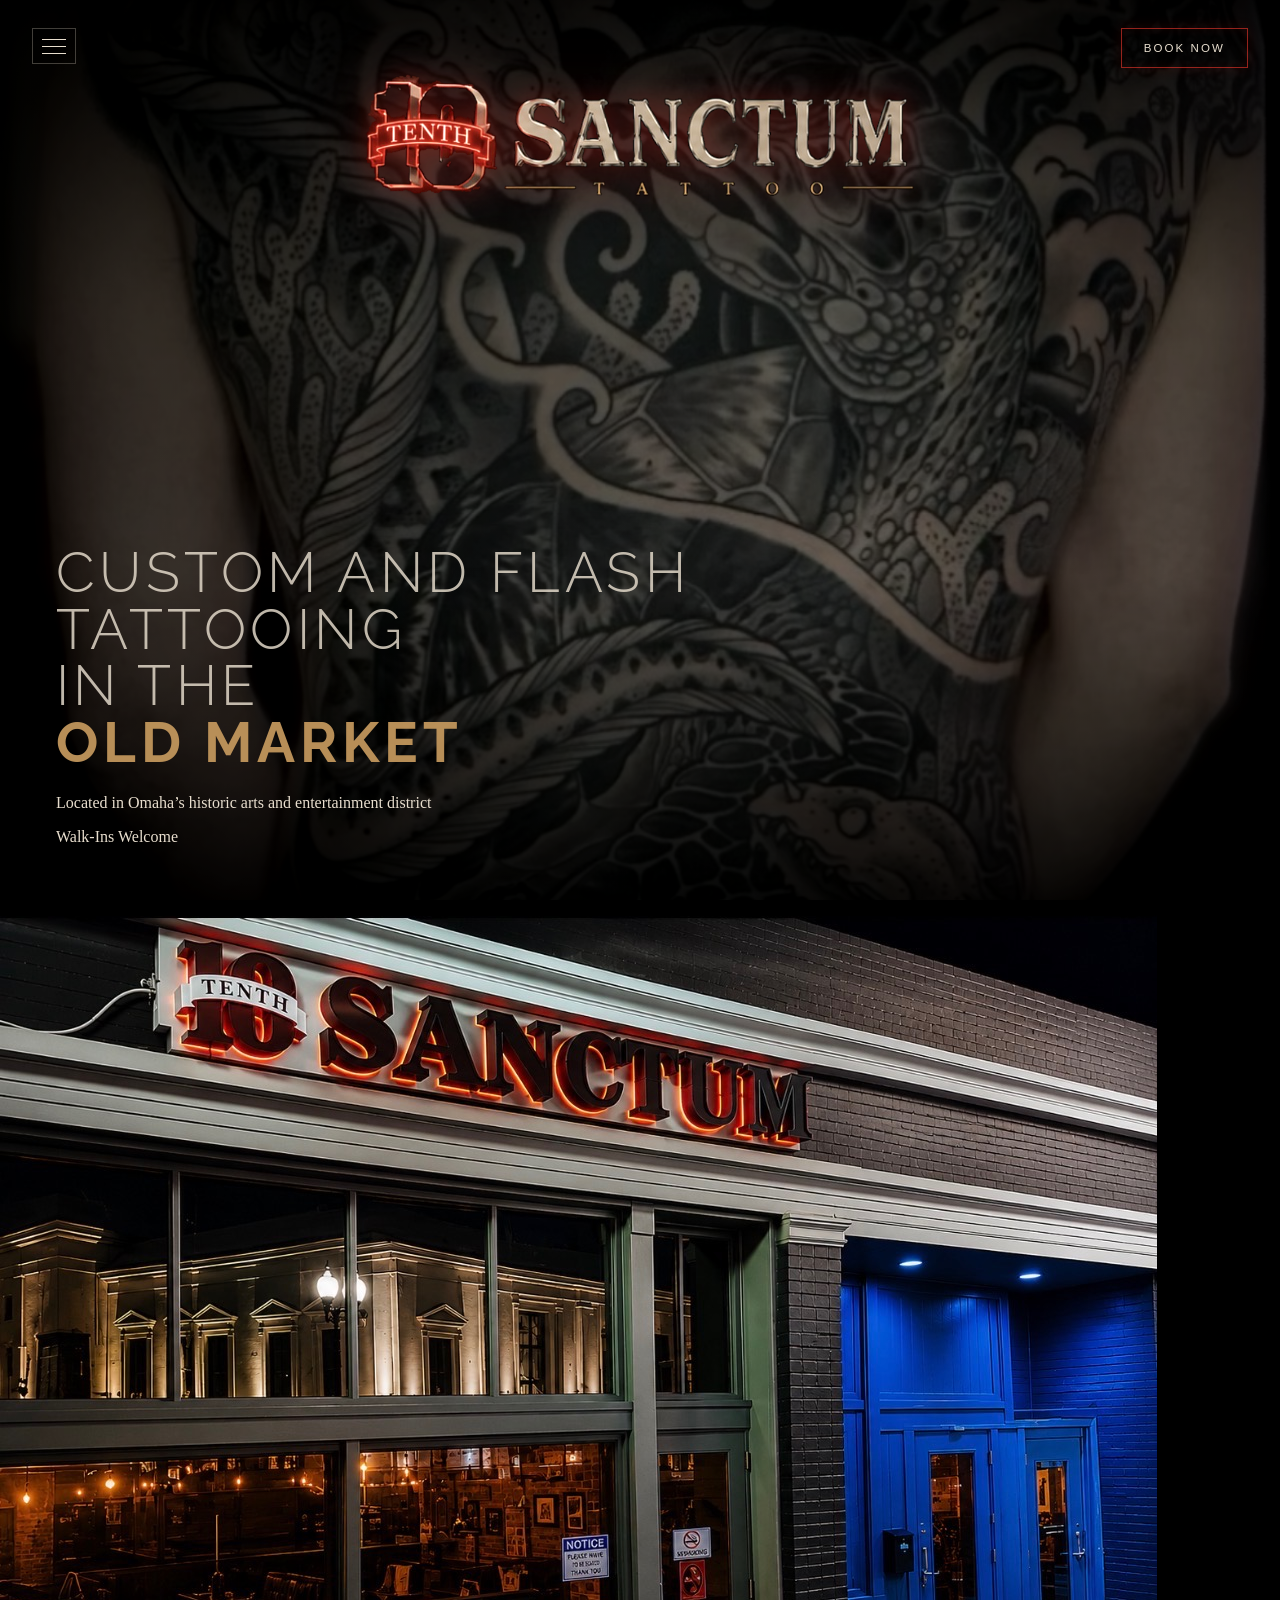
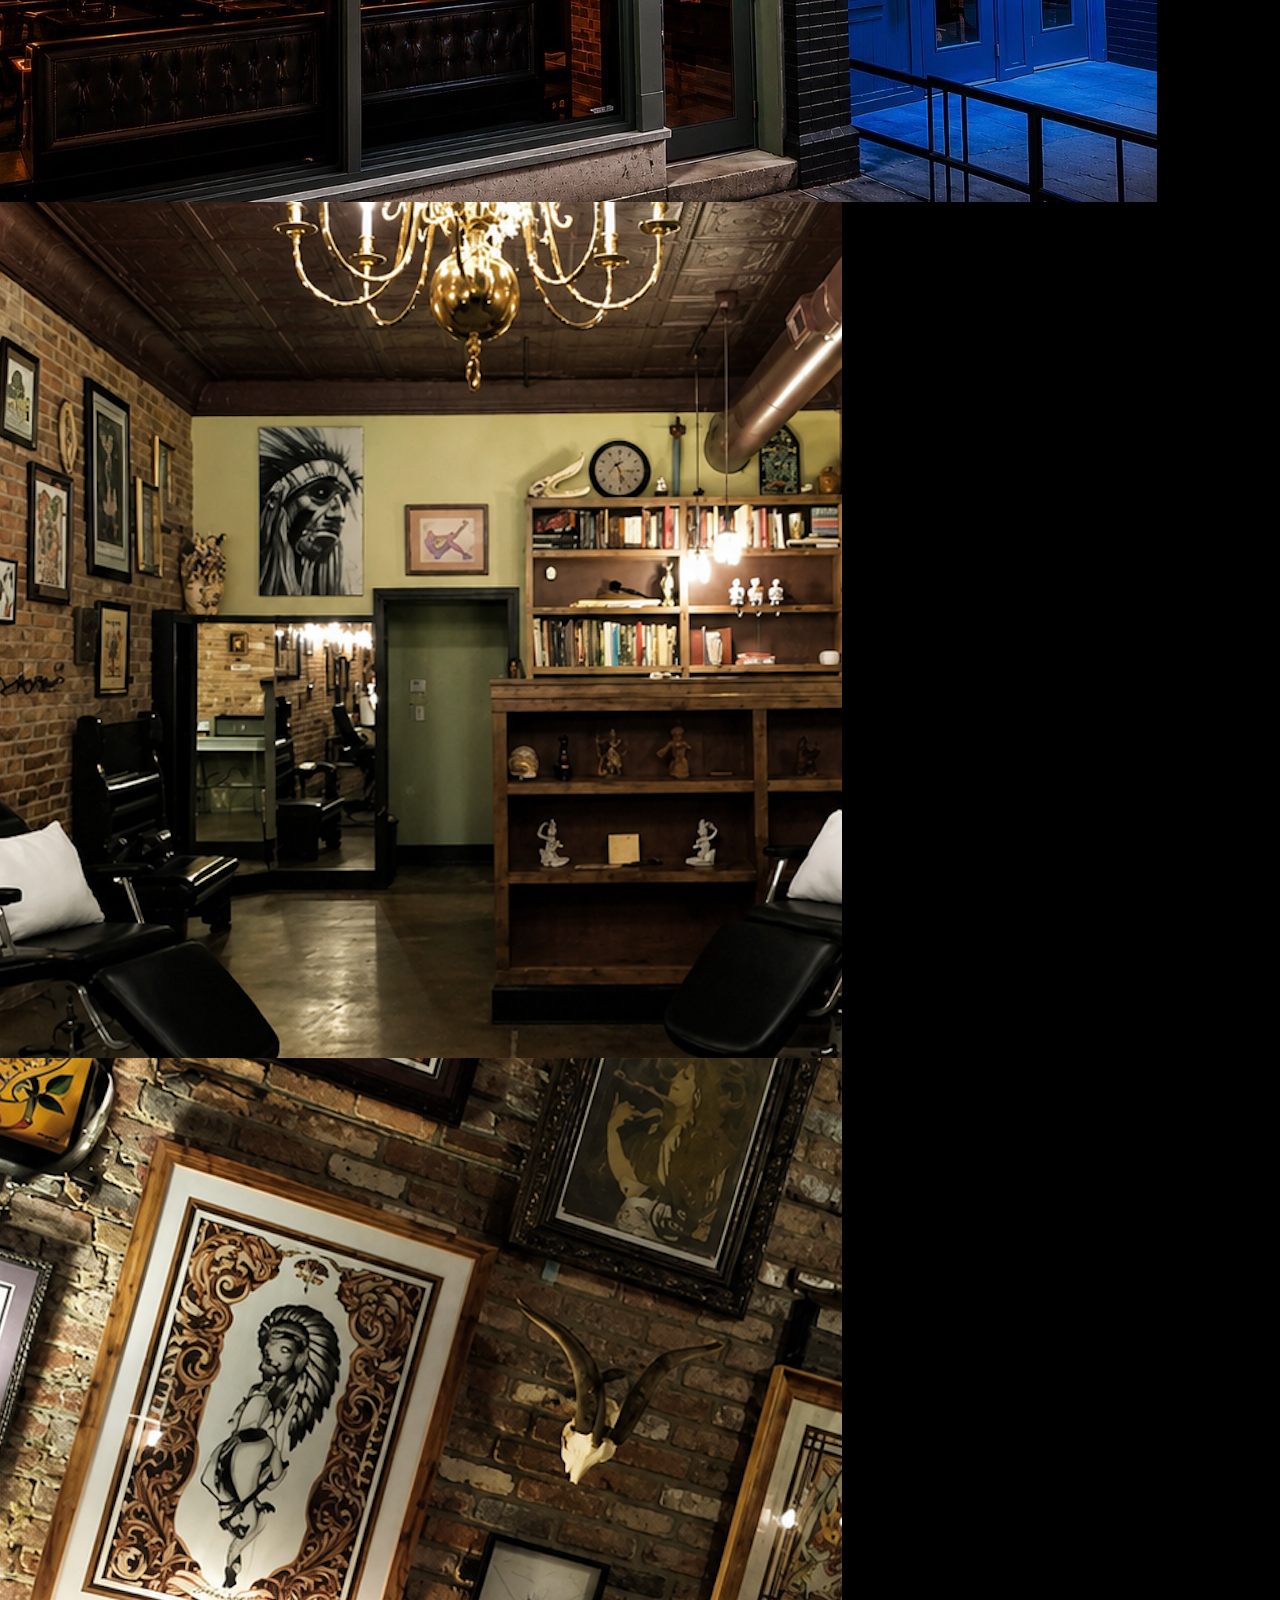
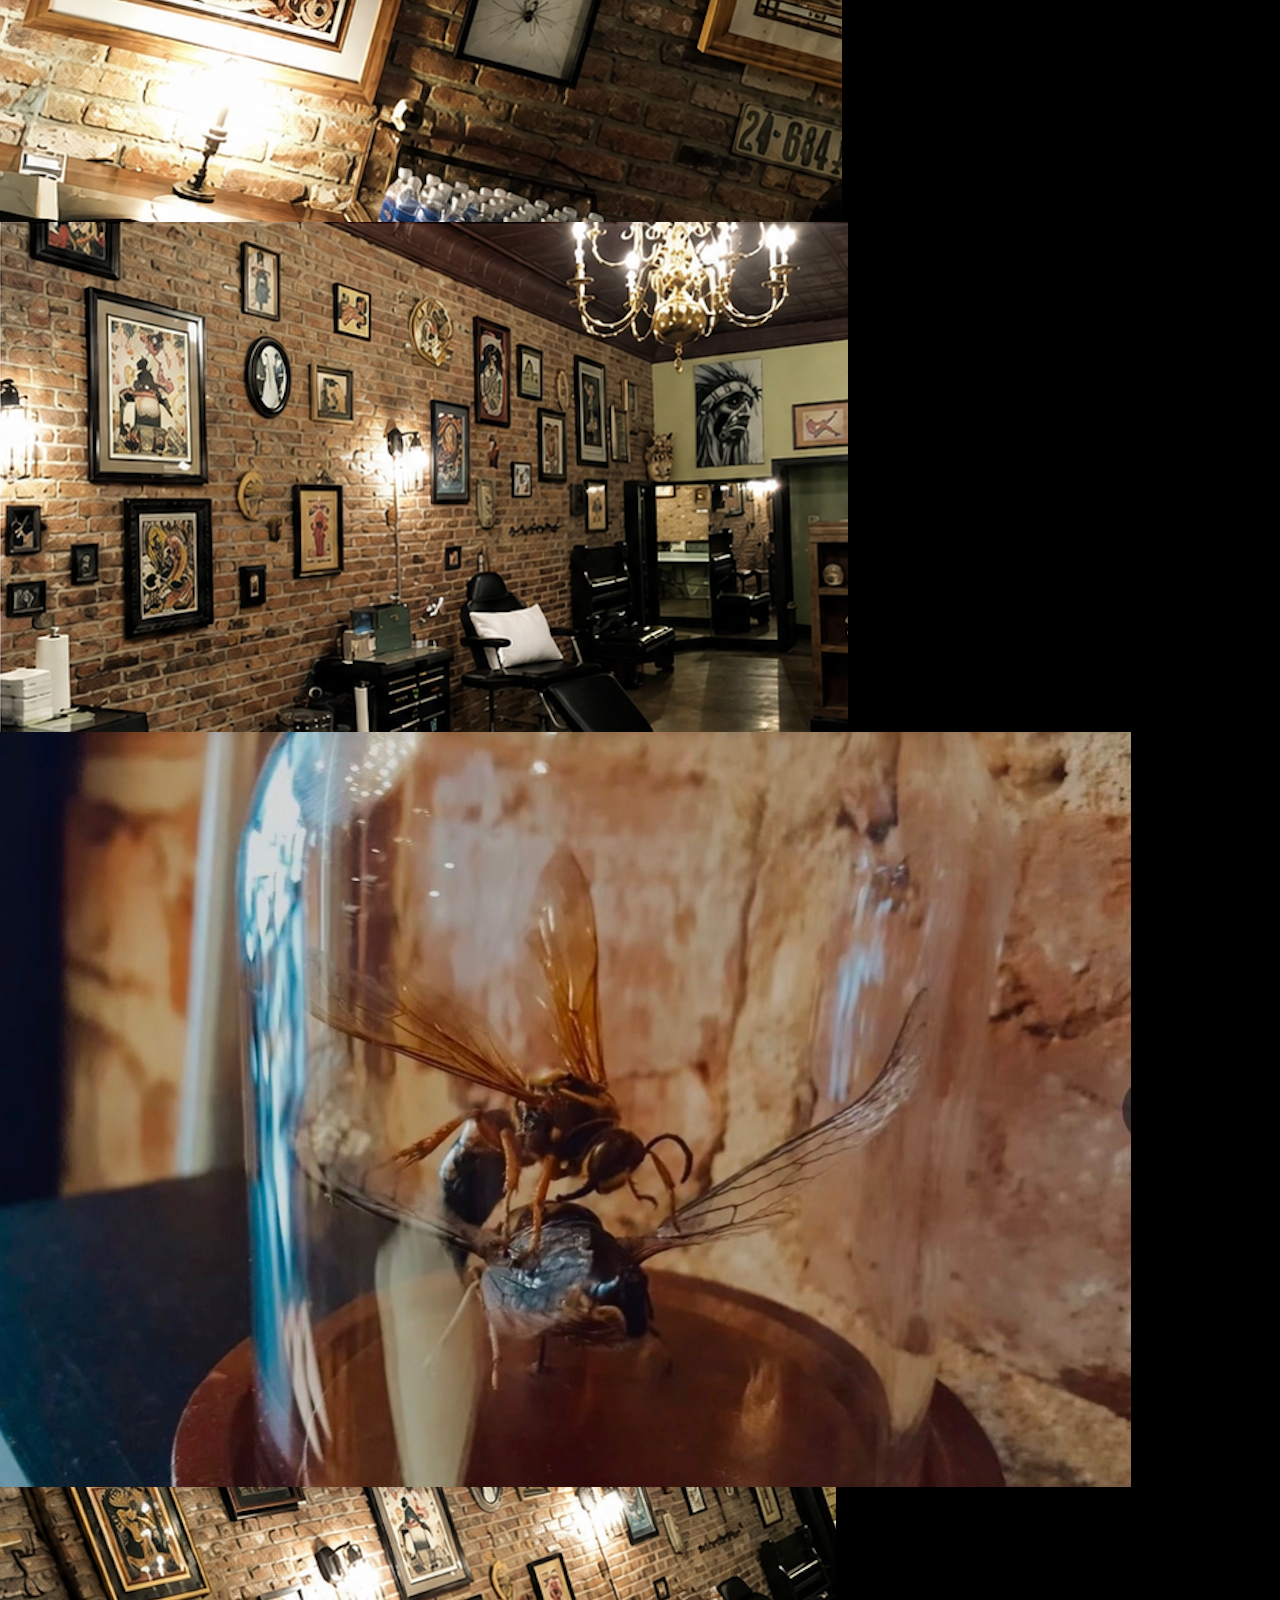
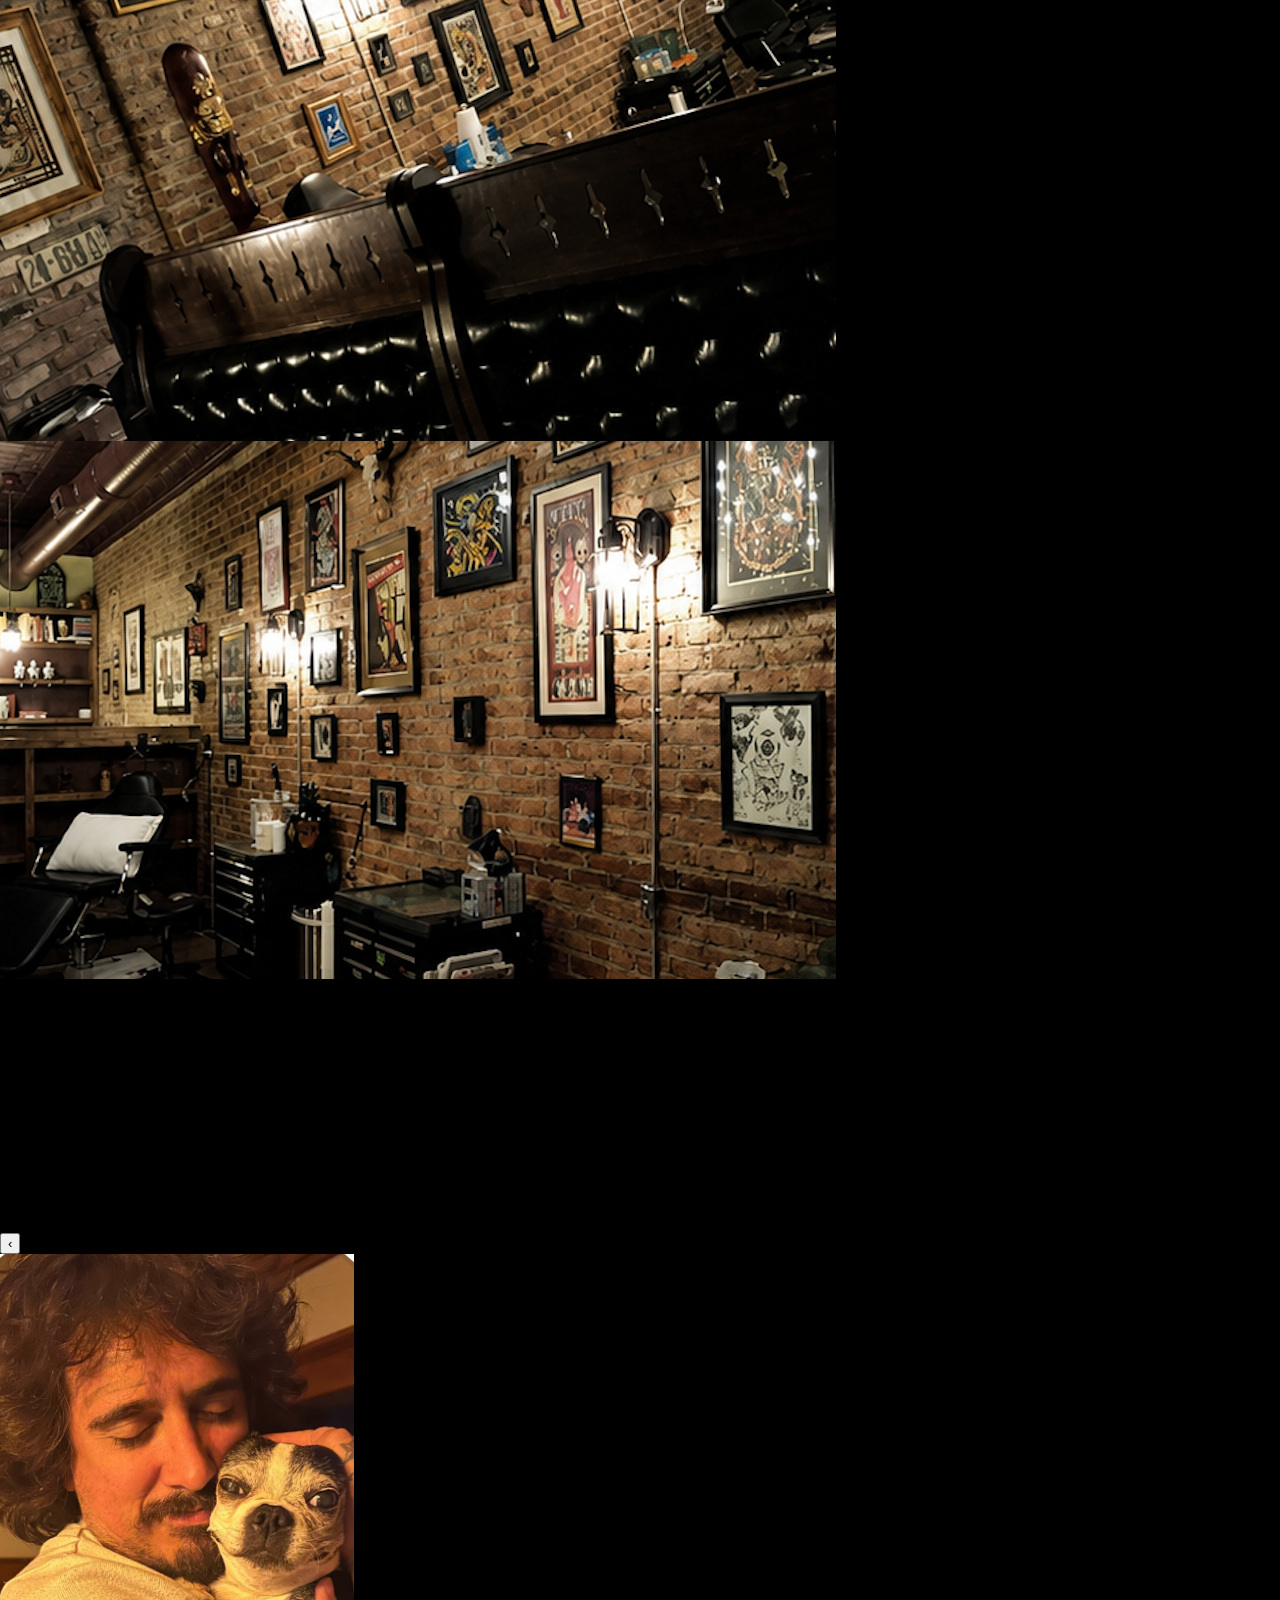
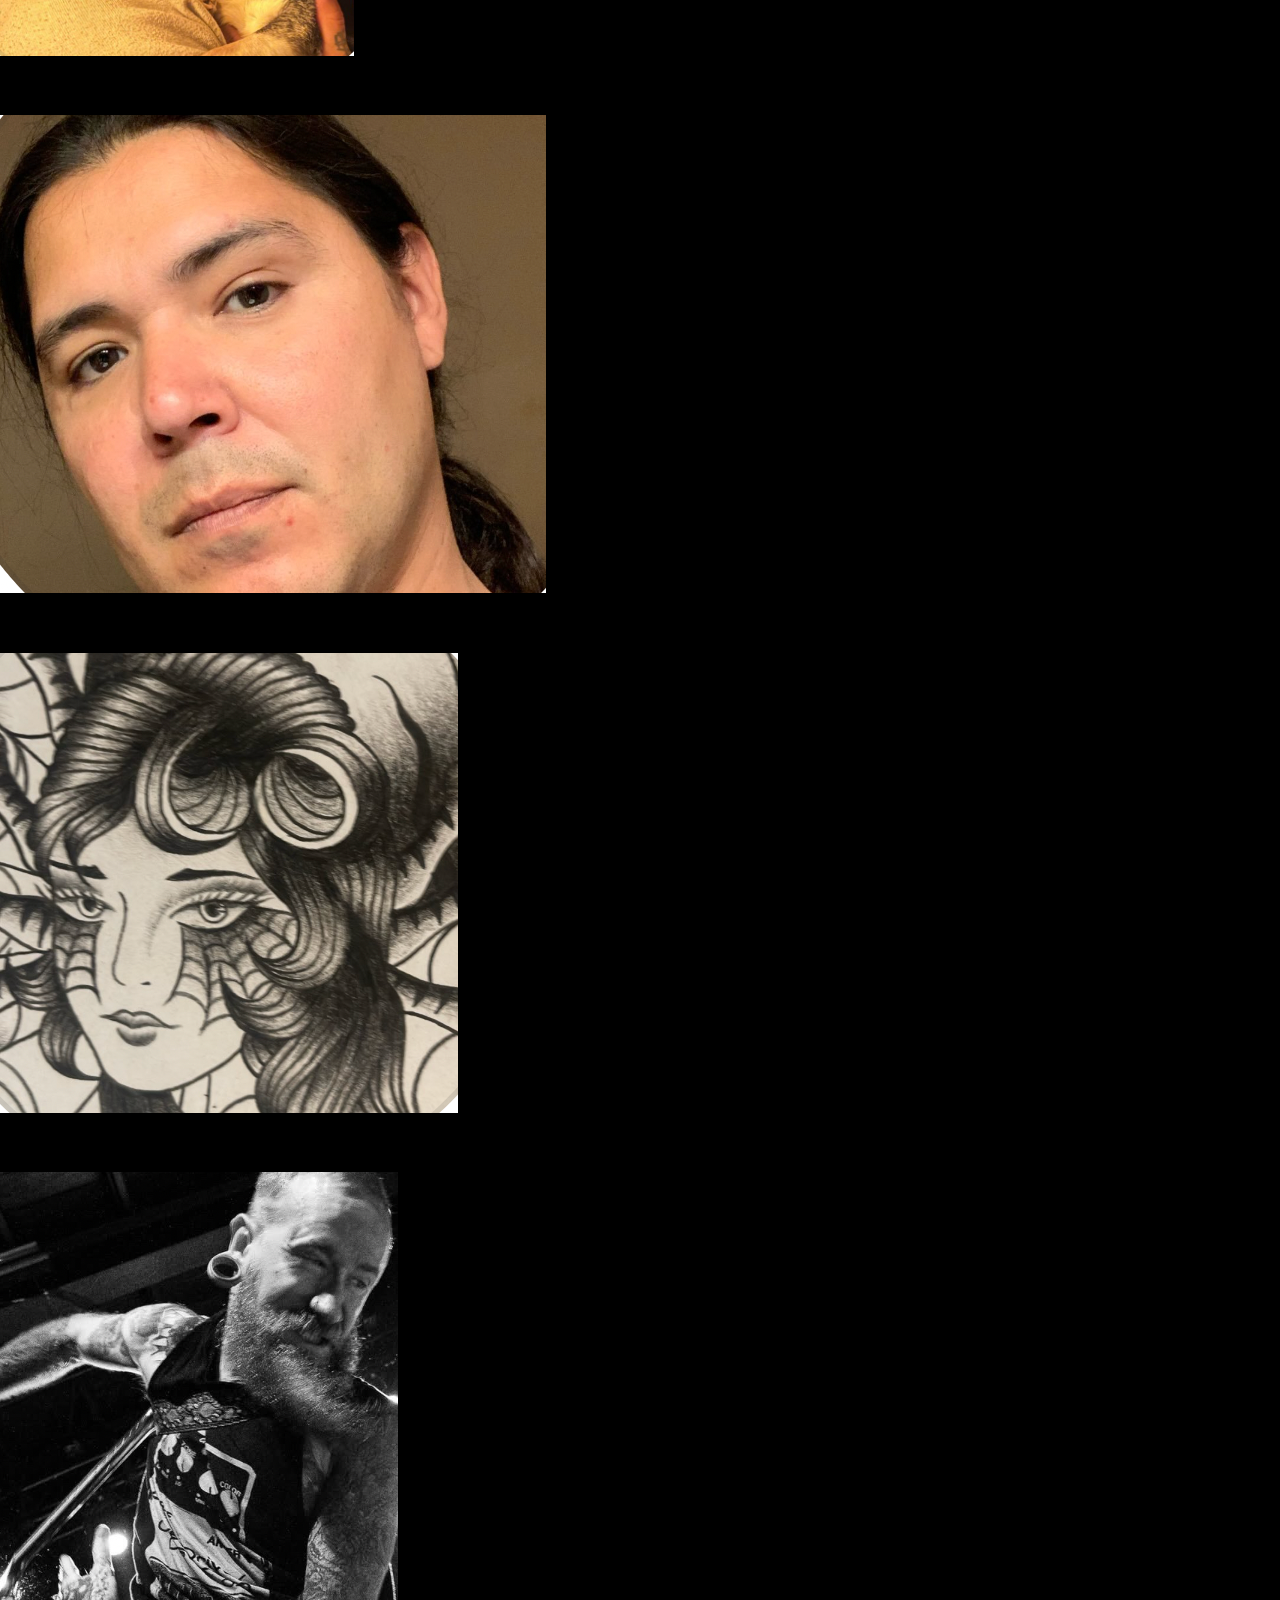
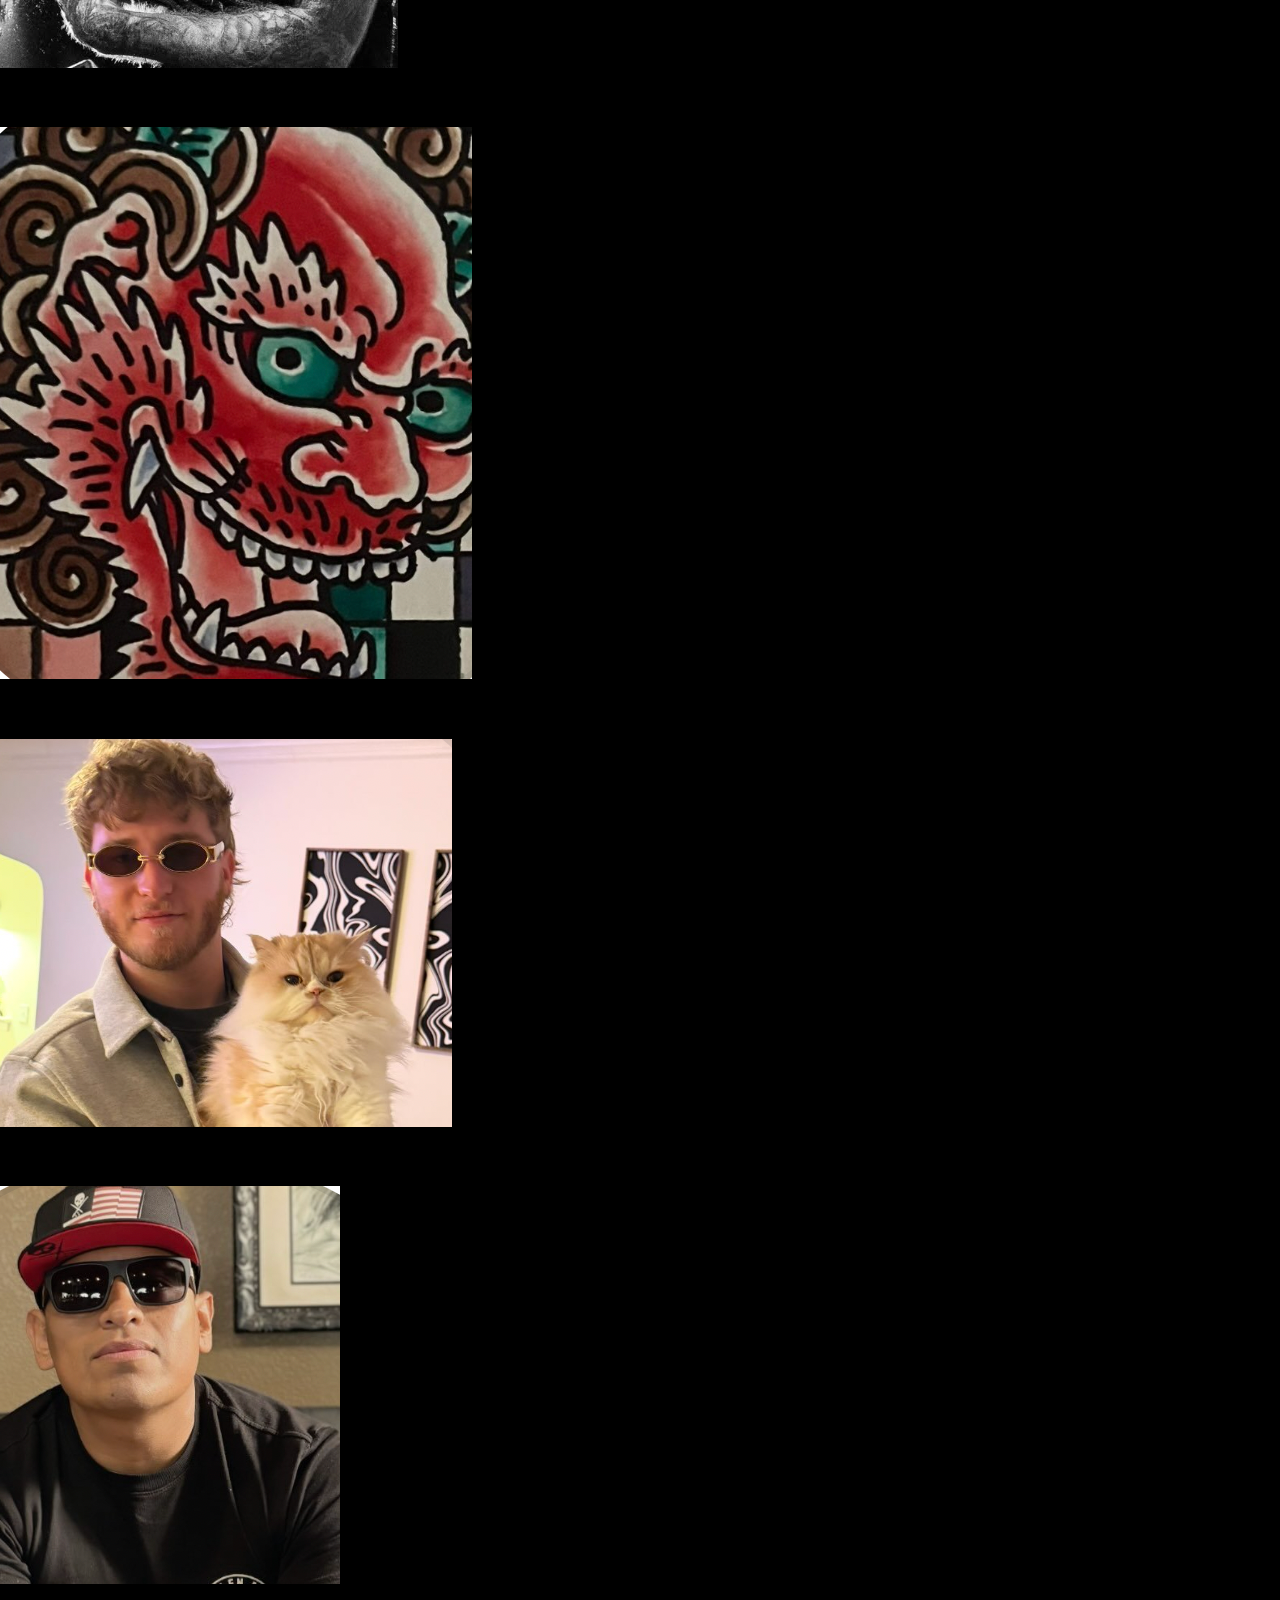
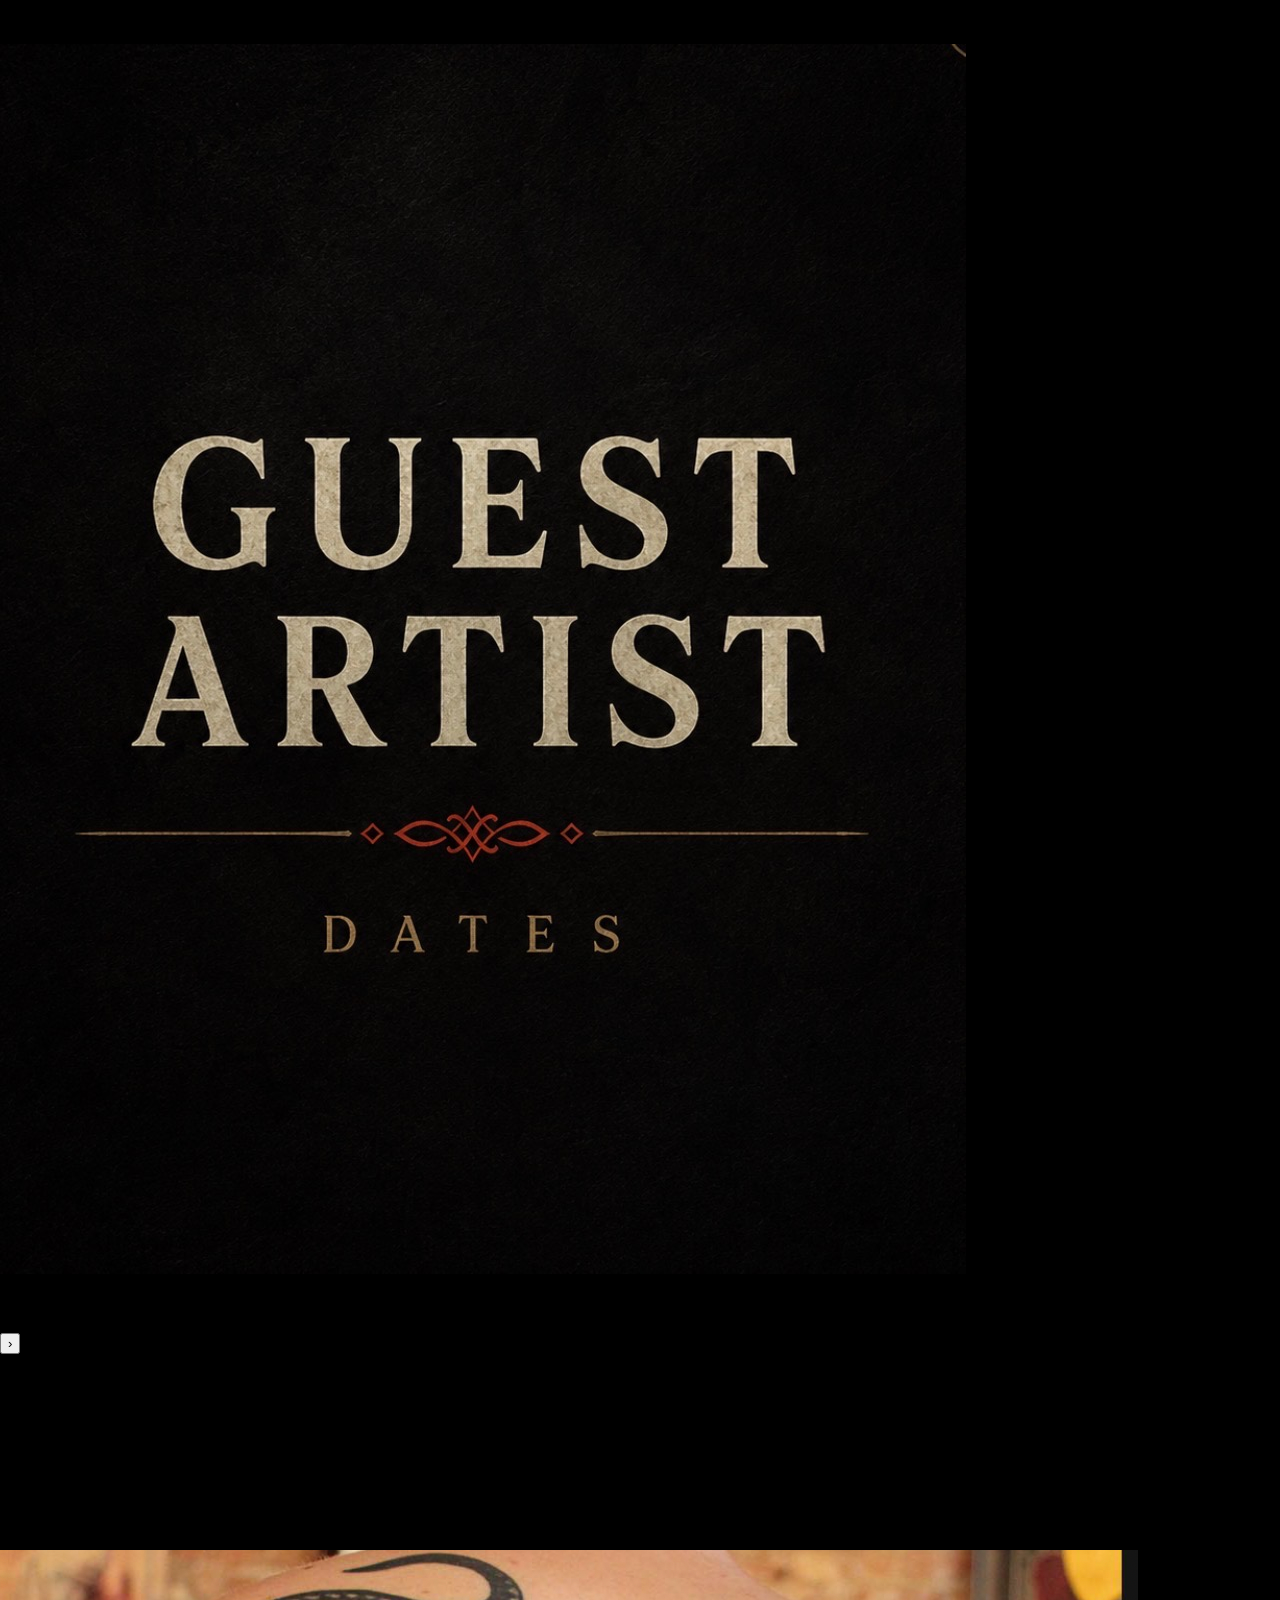
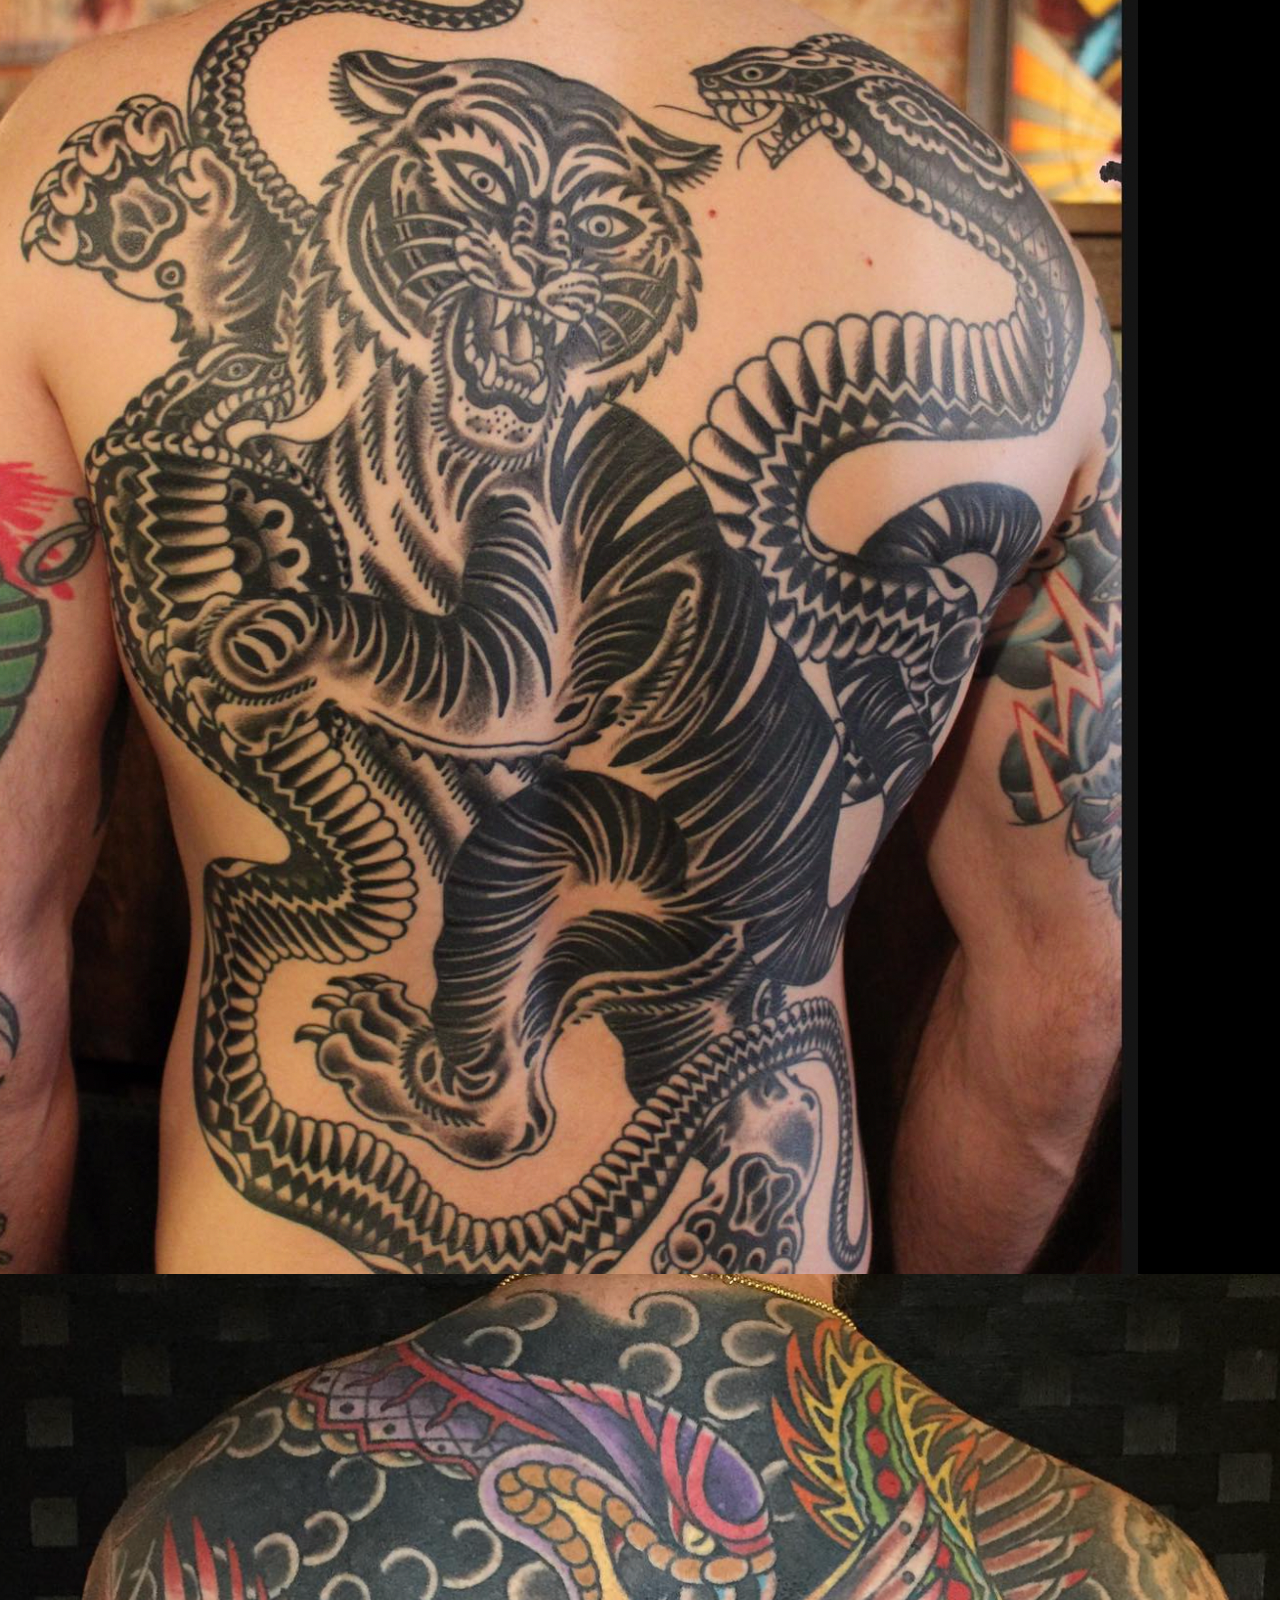
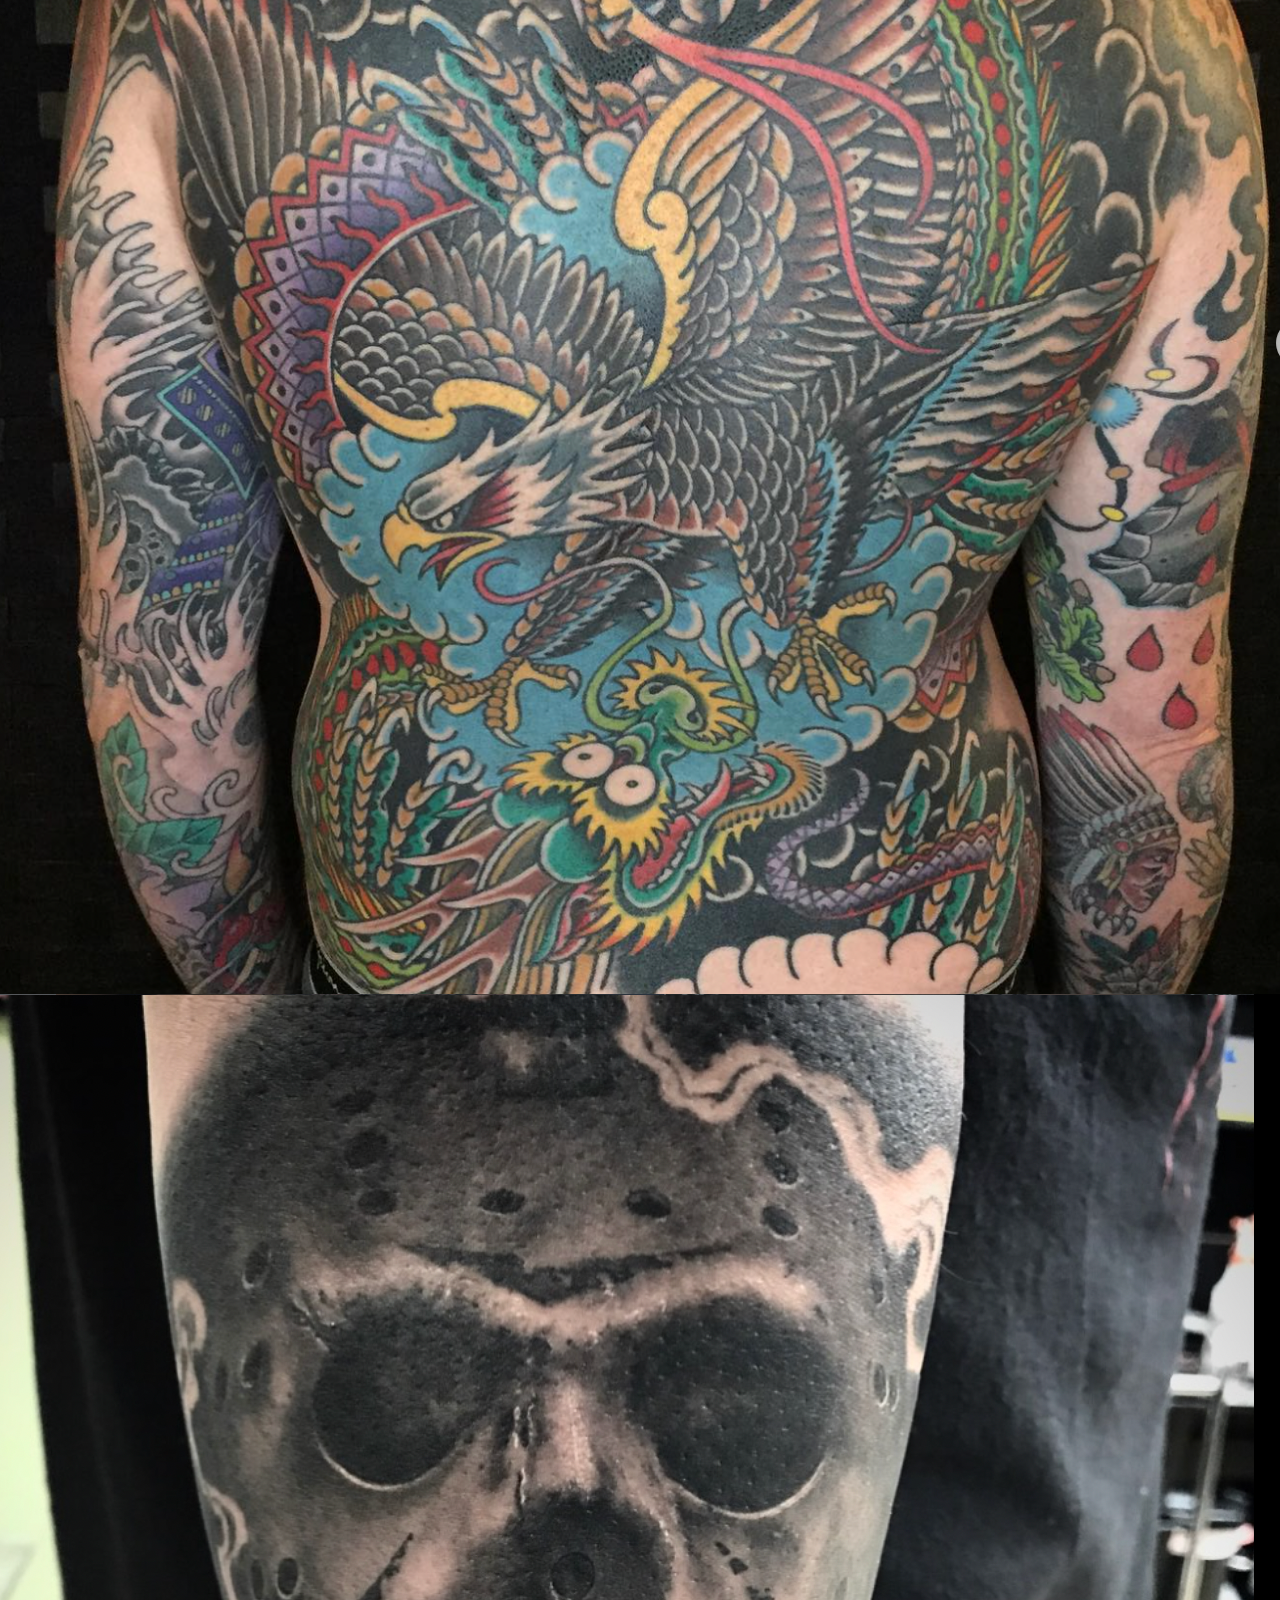
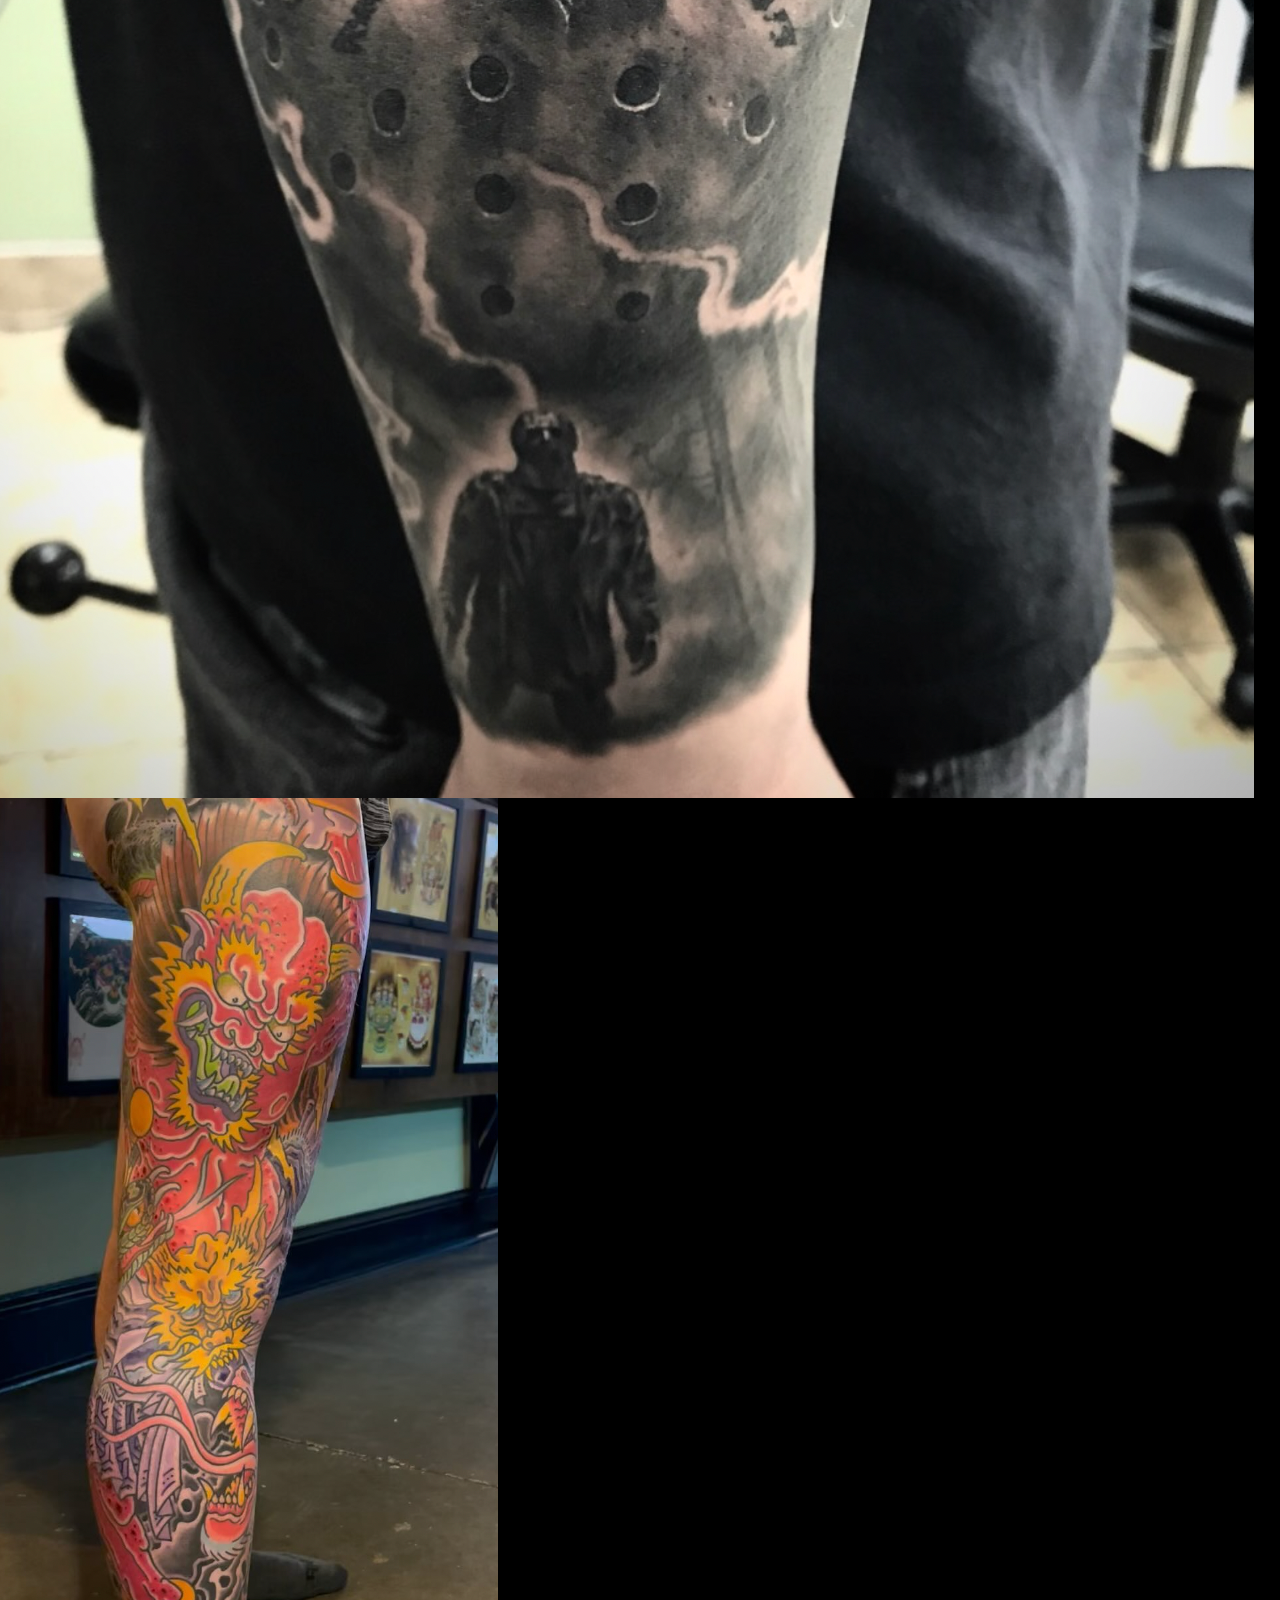
==== commit 029b837c: "Update index.html" ====
--- a/index.html
+++ b/index.html
@@ -502,7 +502,8 @@
   display: block;
   font-weight: 700;
   letter-spacing: 0.09em;
-  color: rgba(184, 118, 92, 0.92);
+  color: rgba(194, 151, 92, 0.94);
+  /*color: rgba(184, 118, 92, 0.92);/*
 }
 
 /* Smaller cream supporting line */
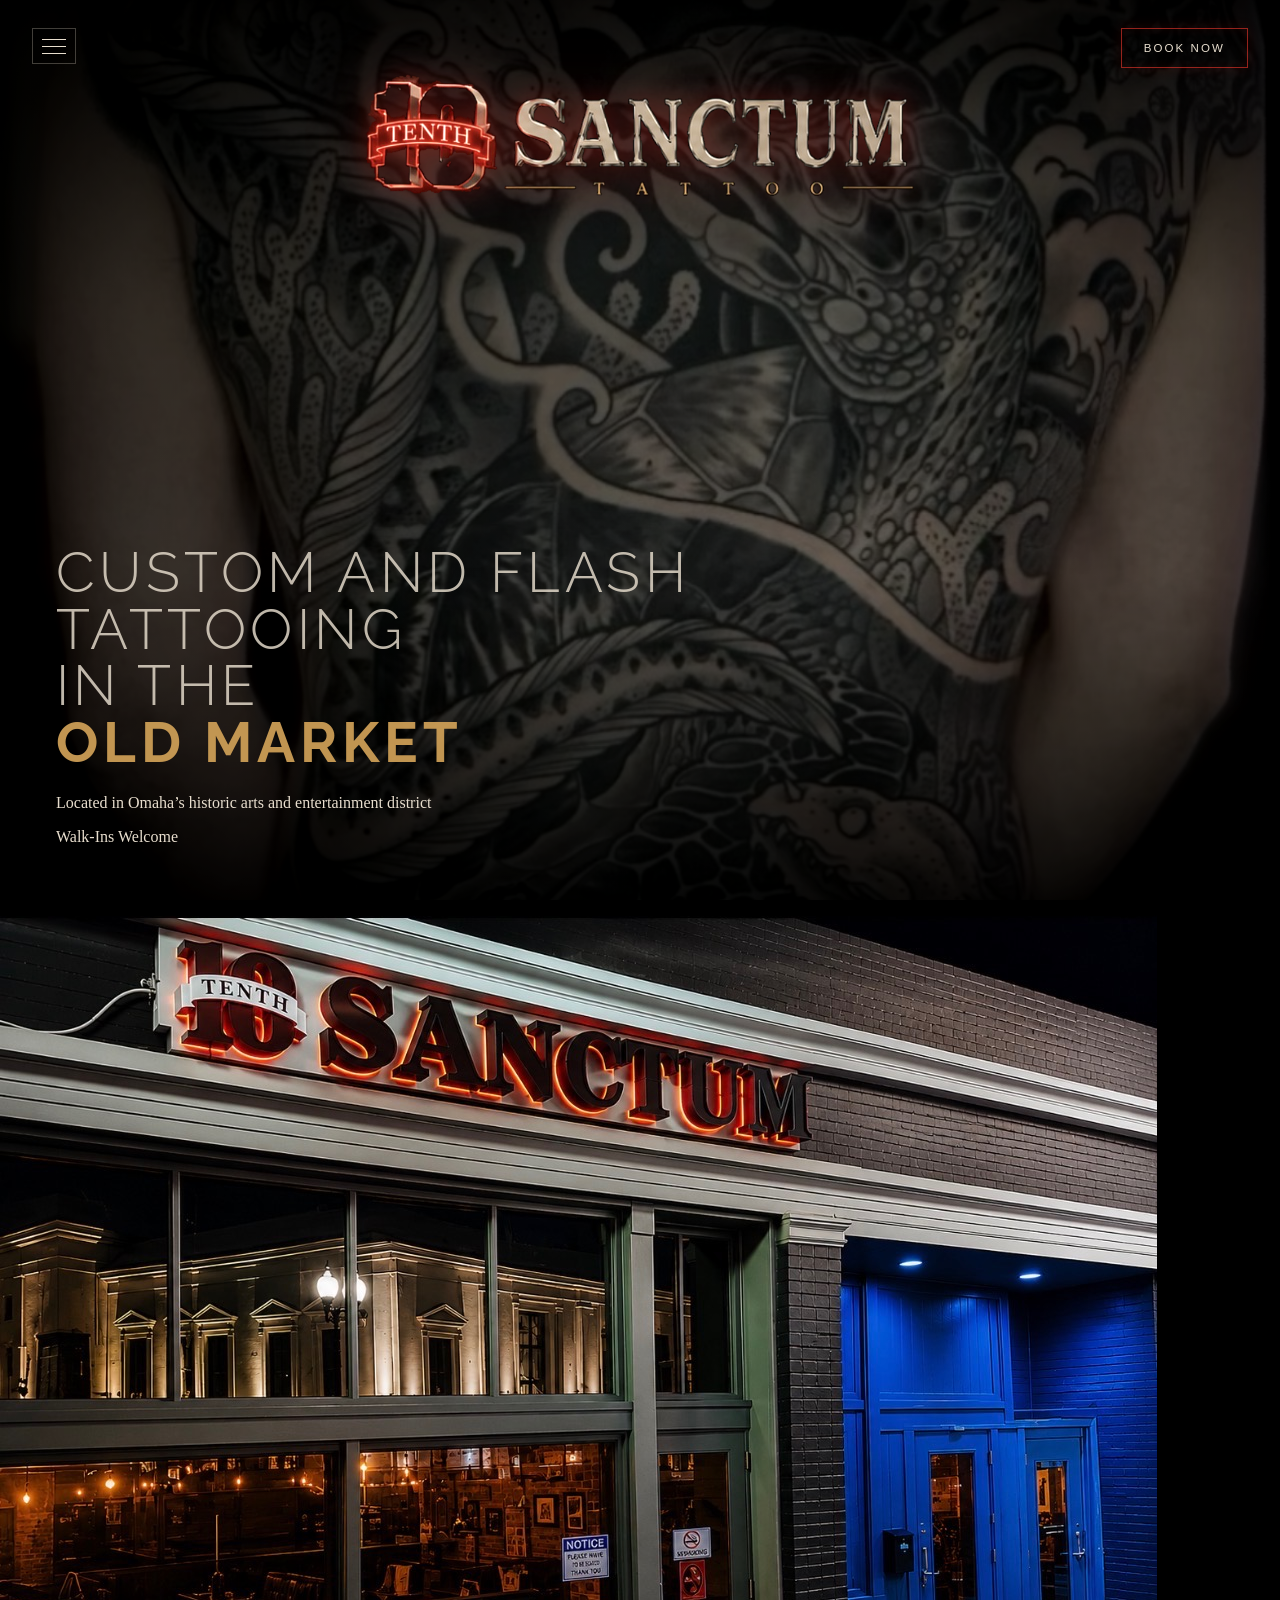
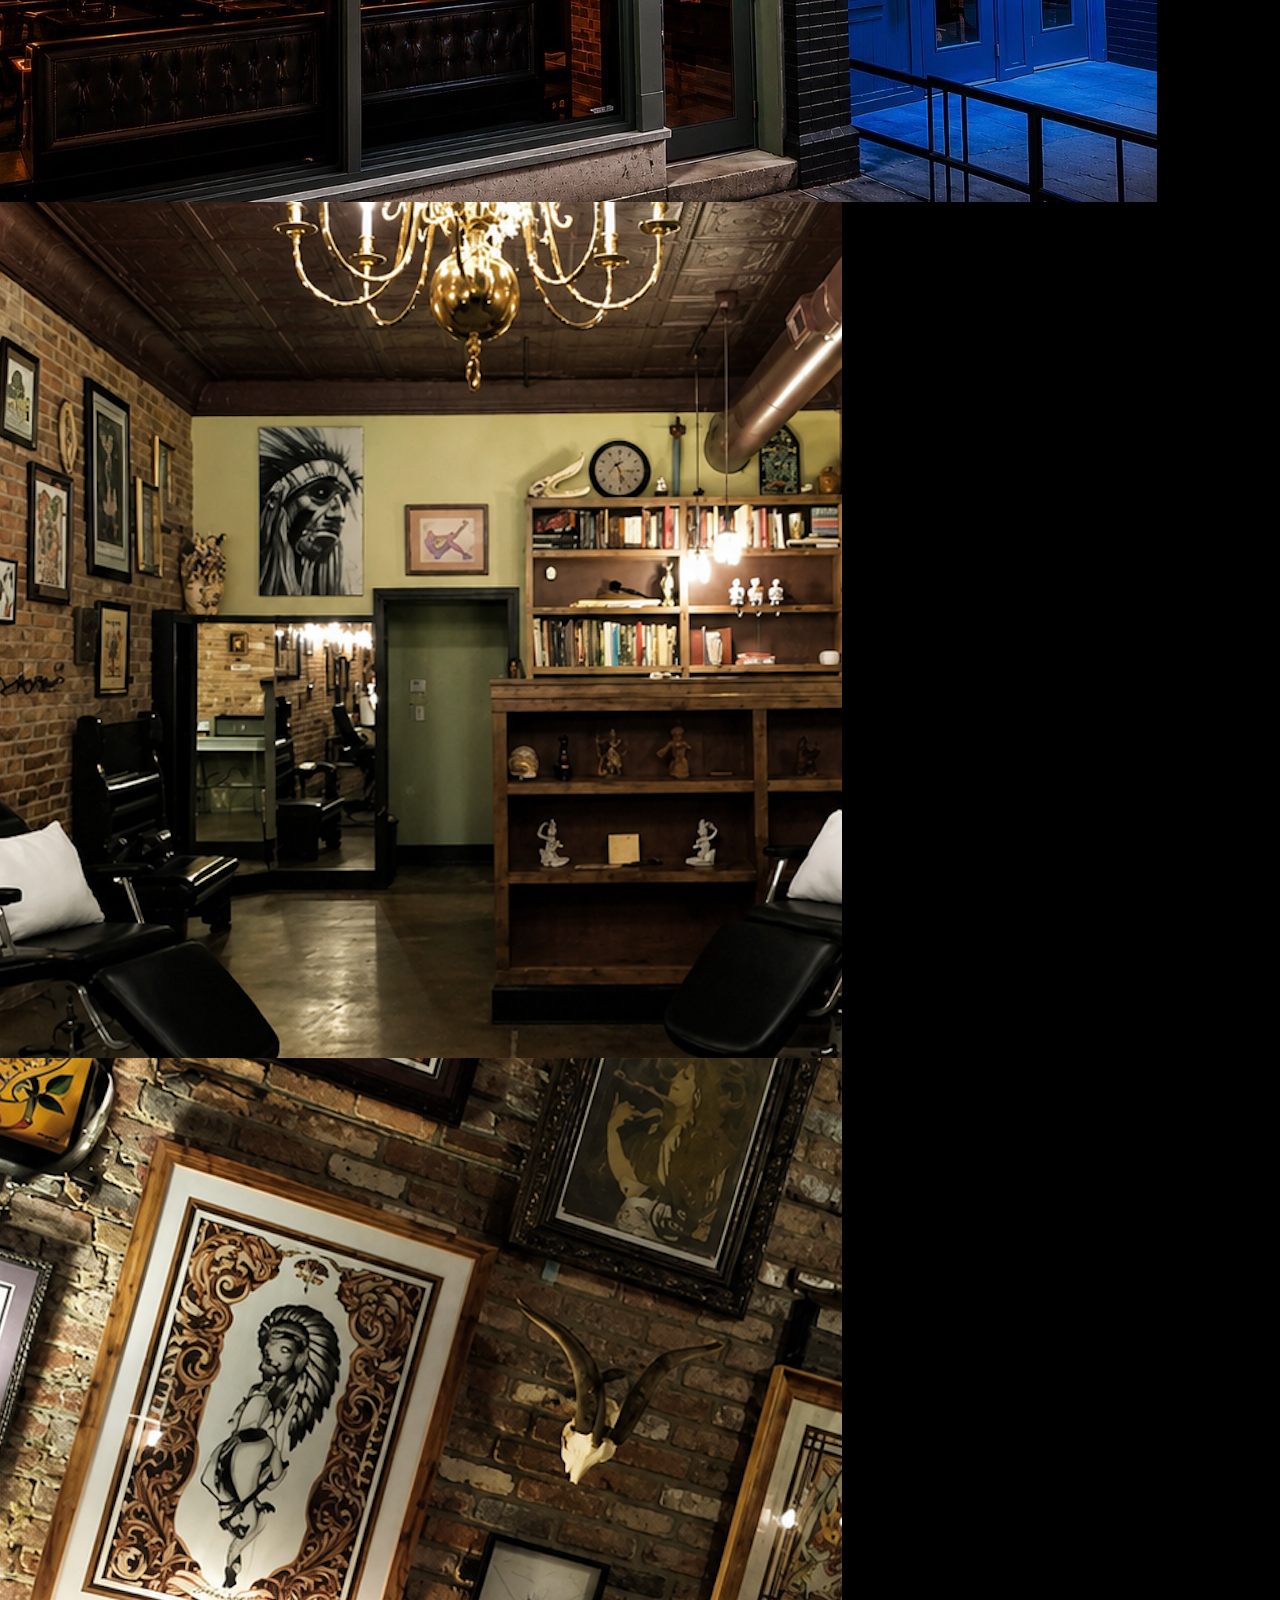
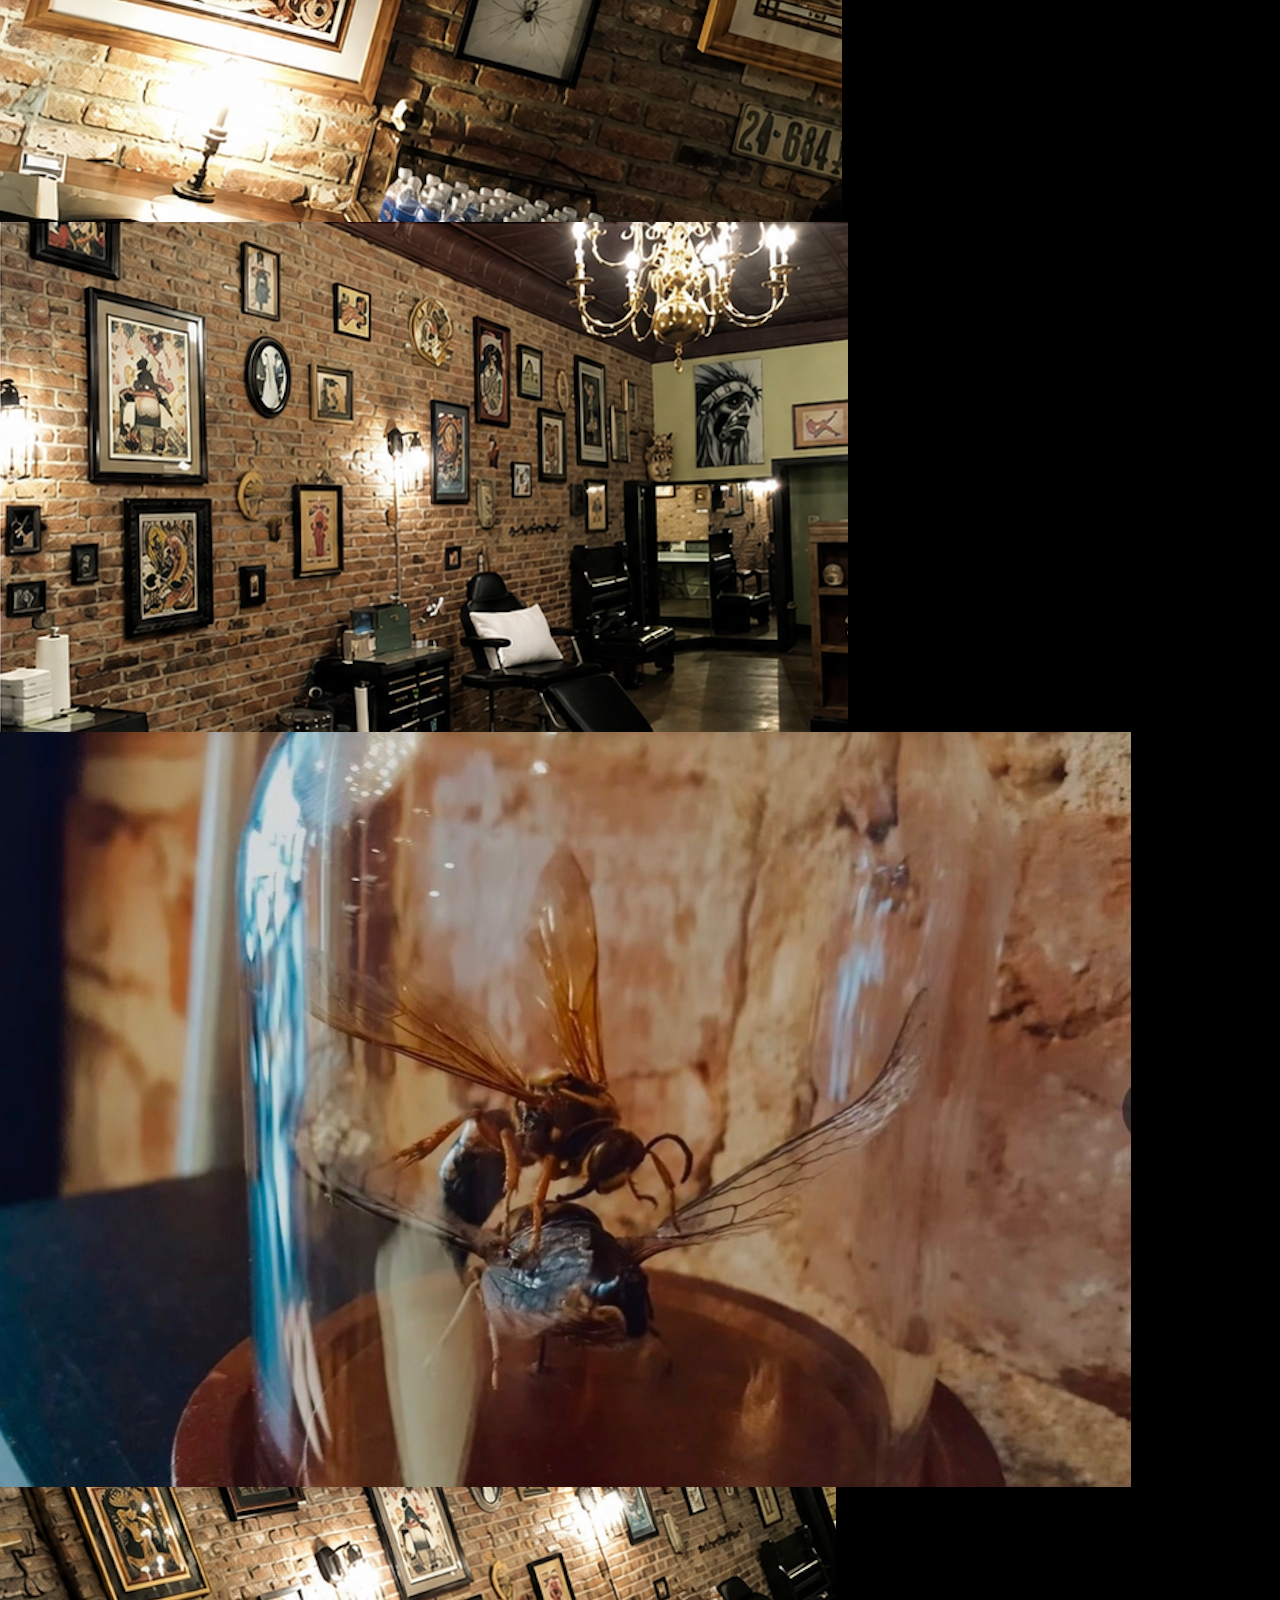
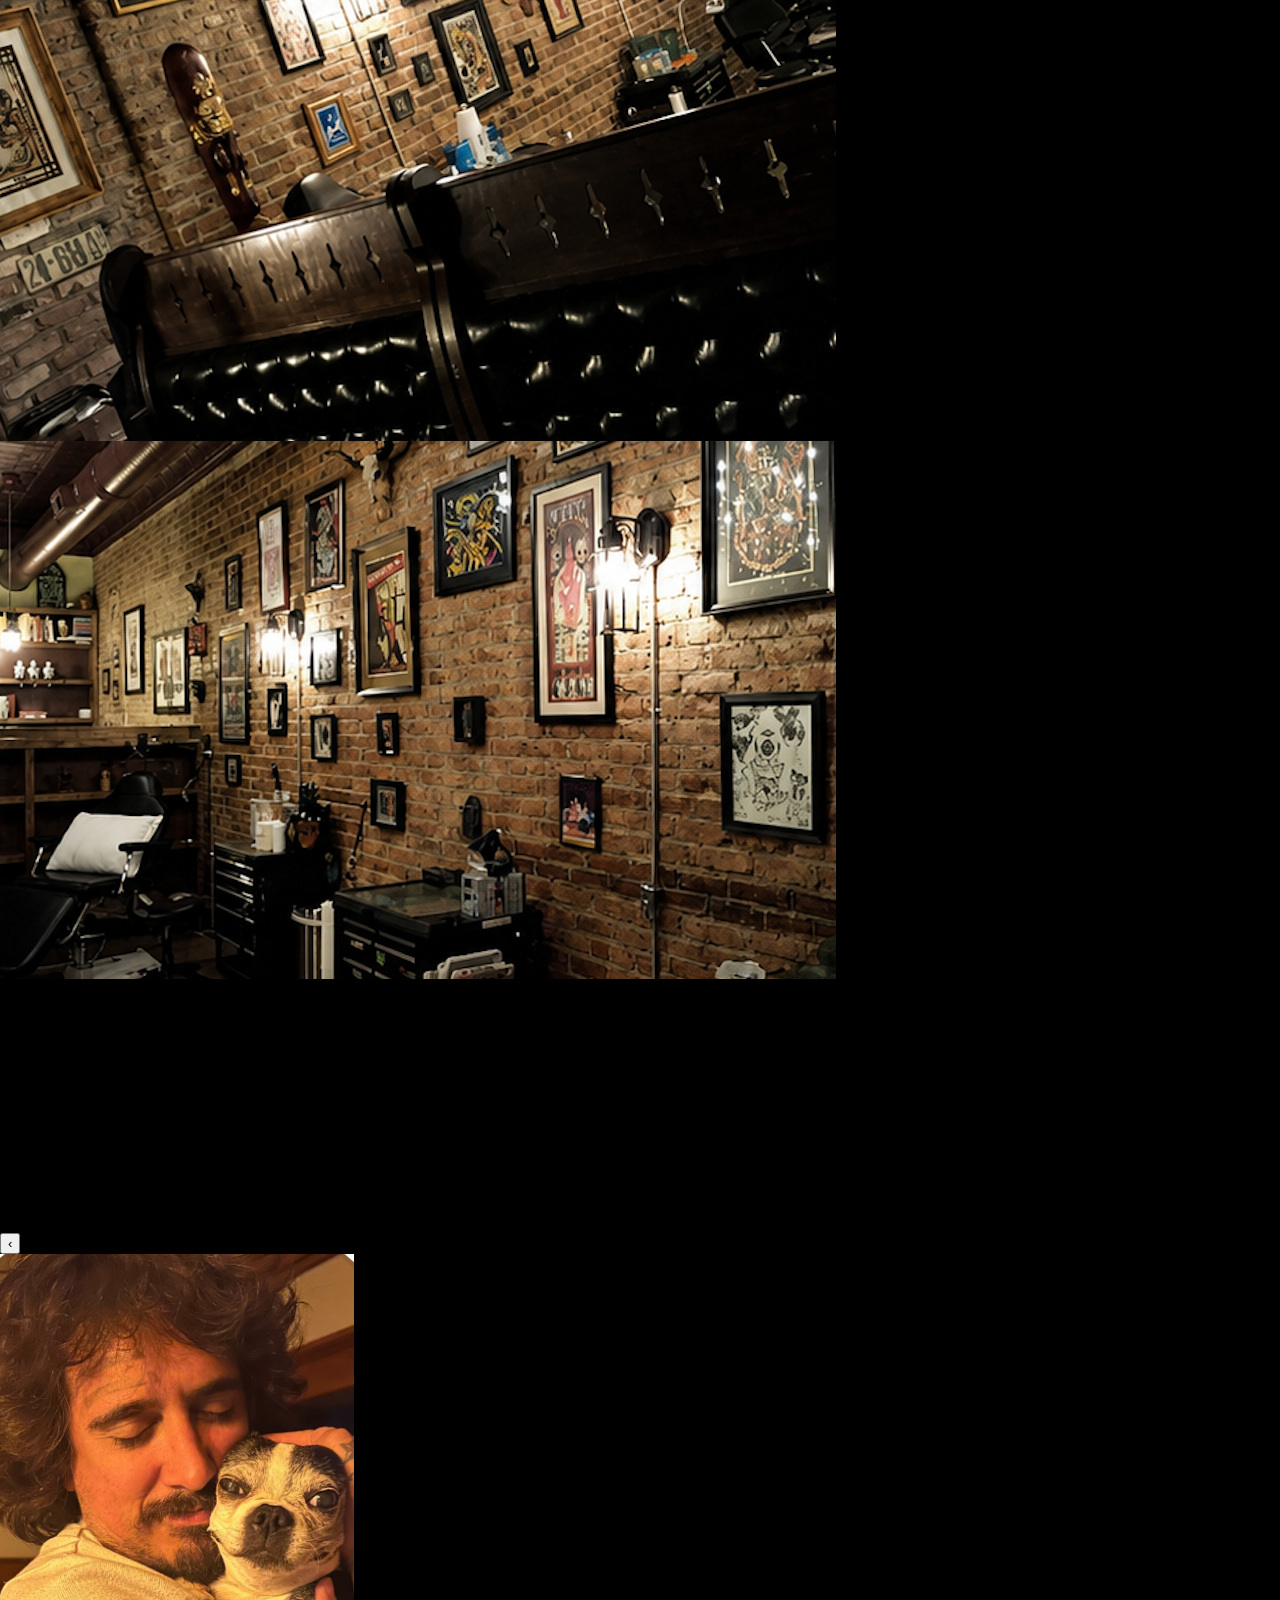
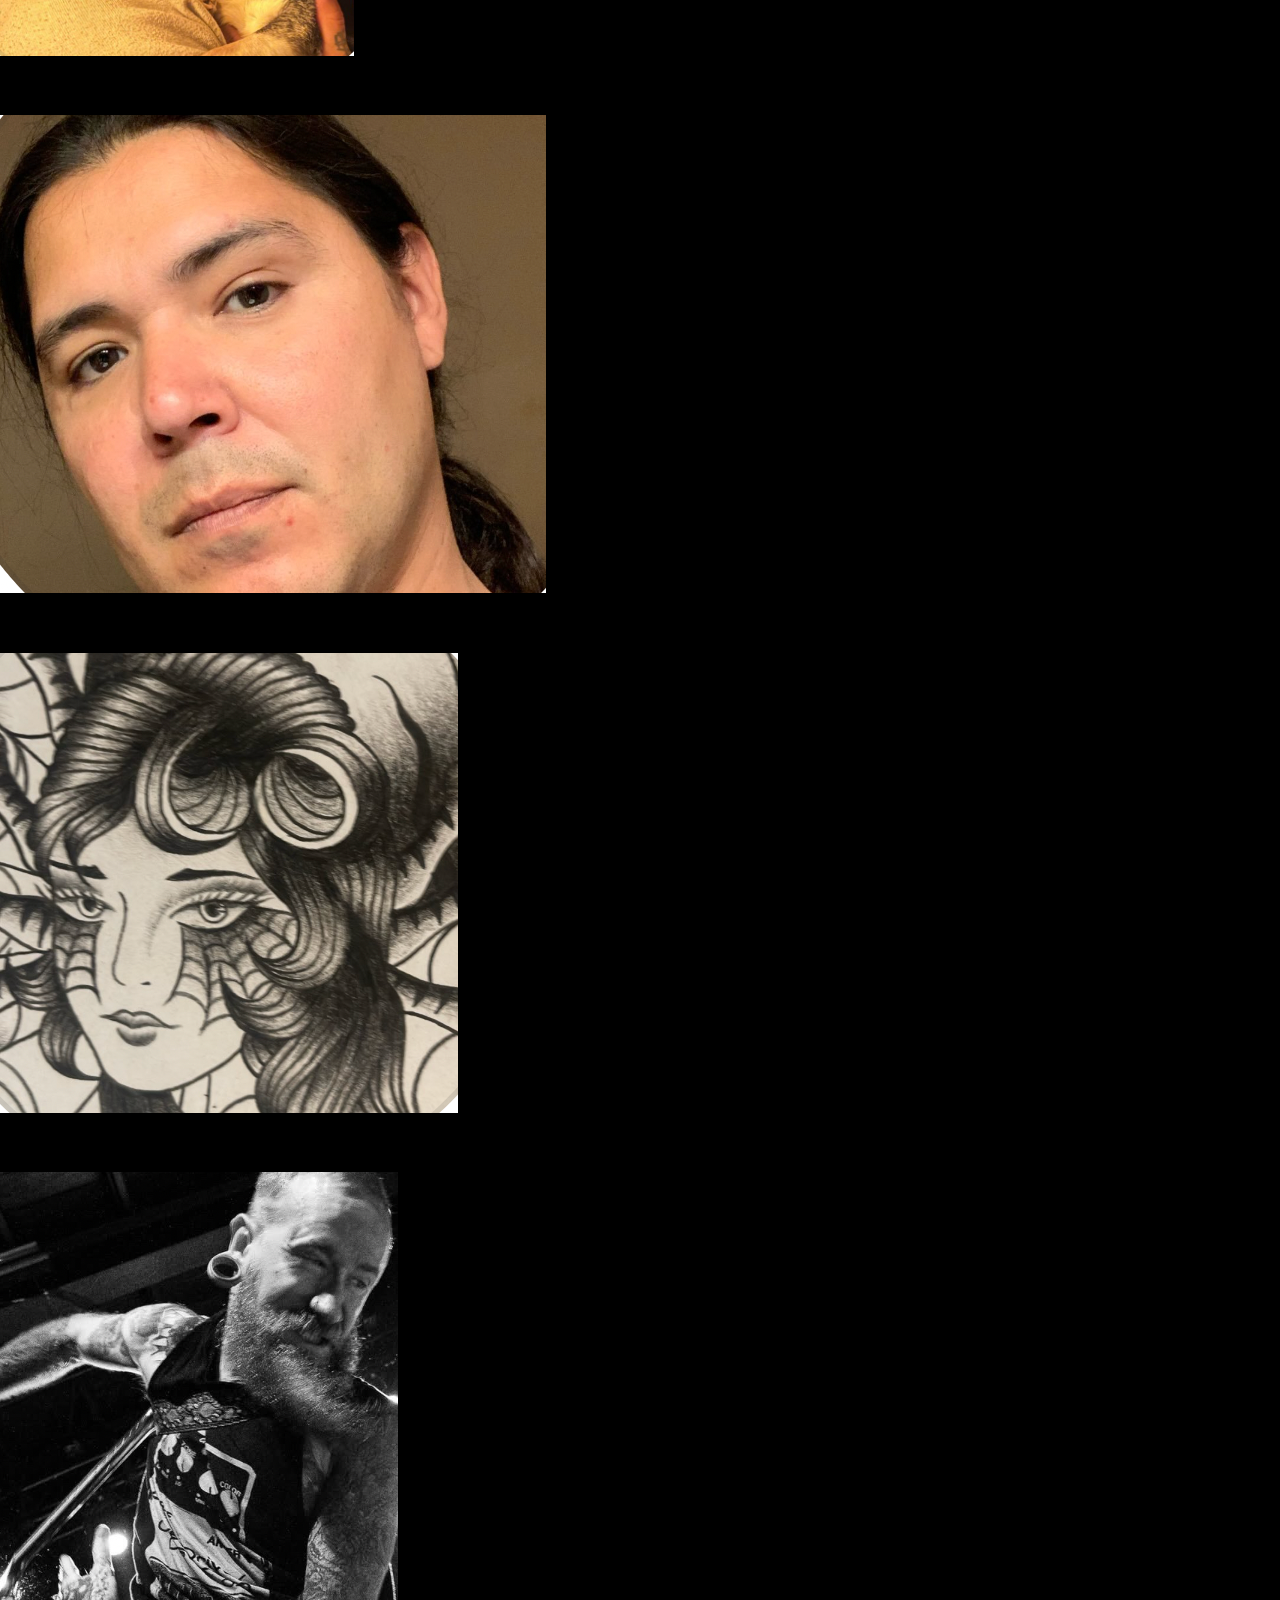
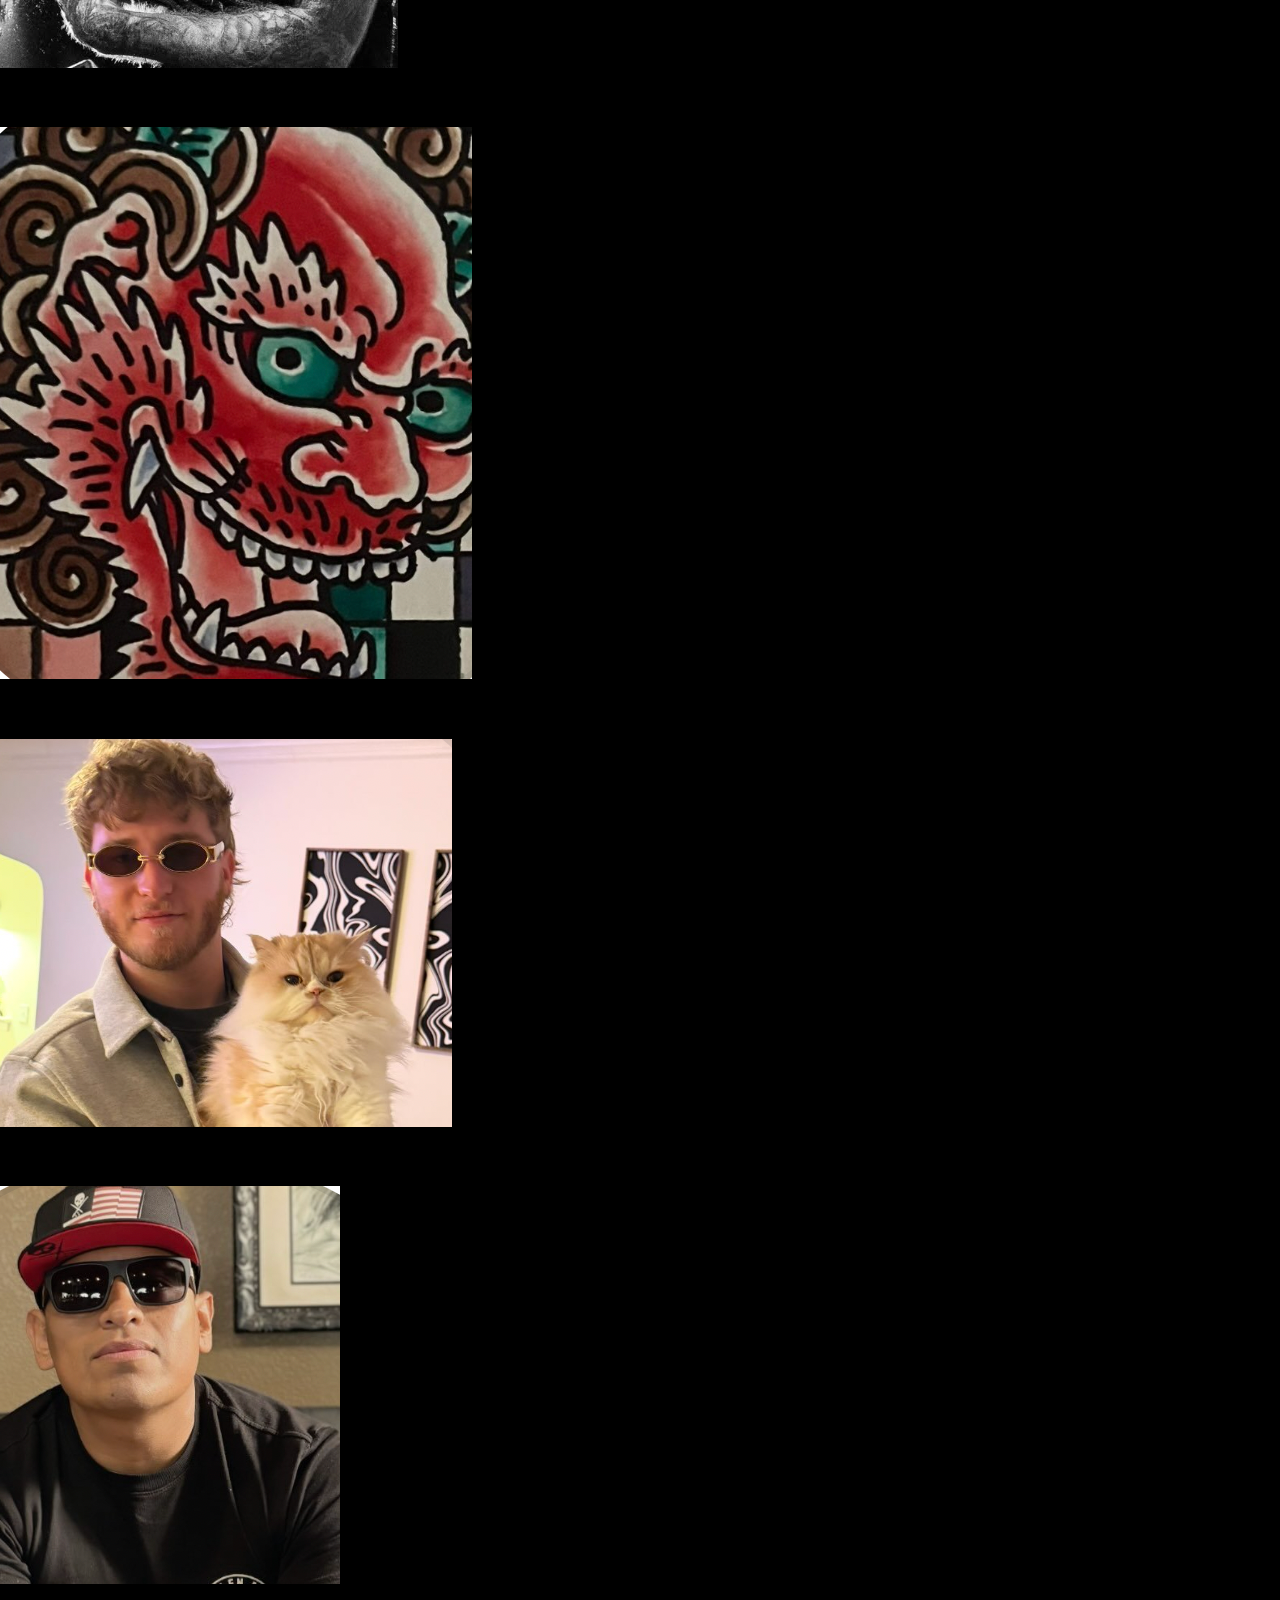
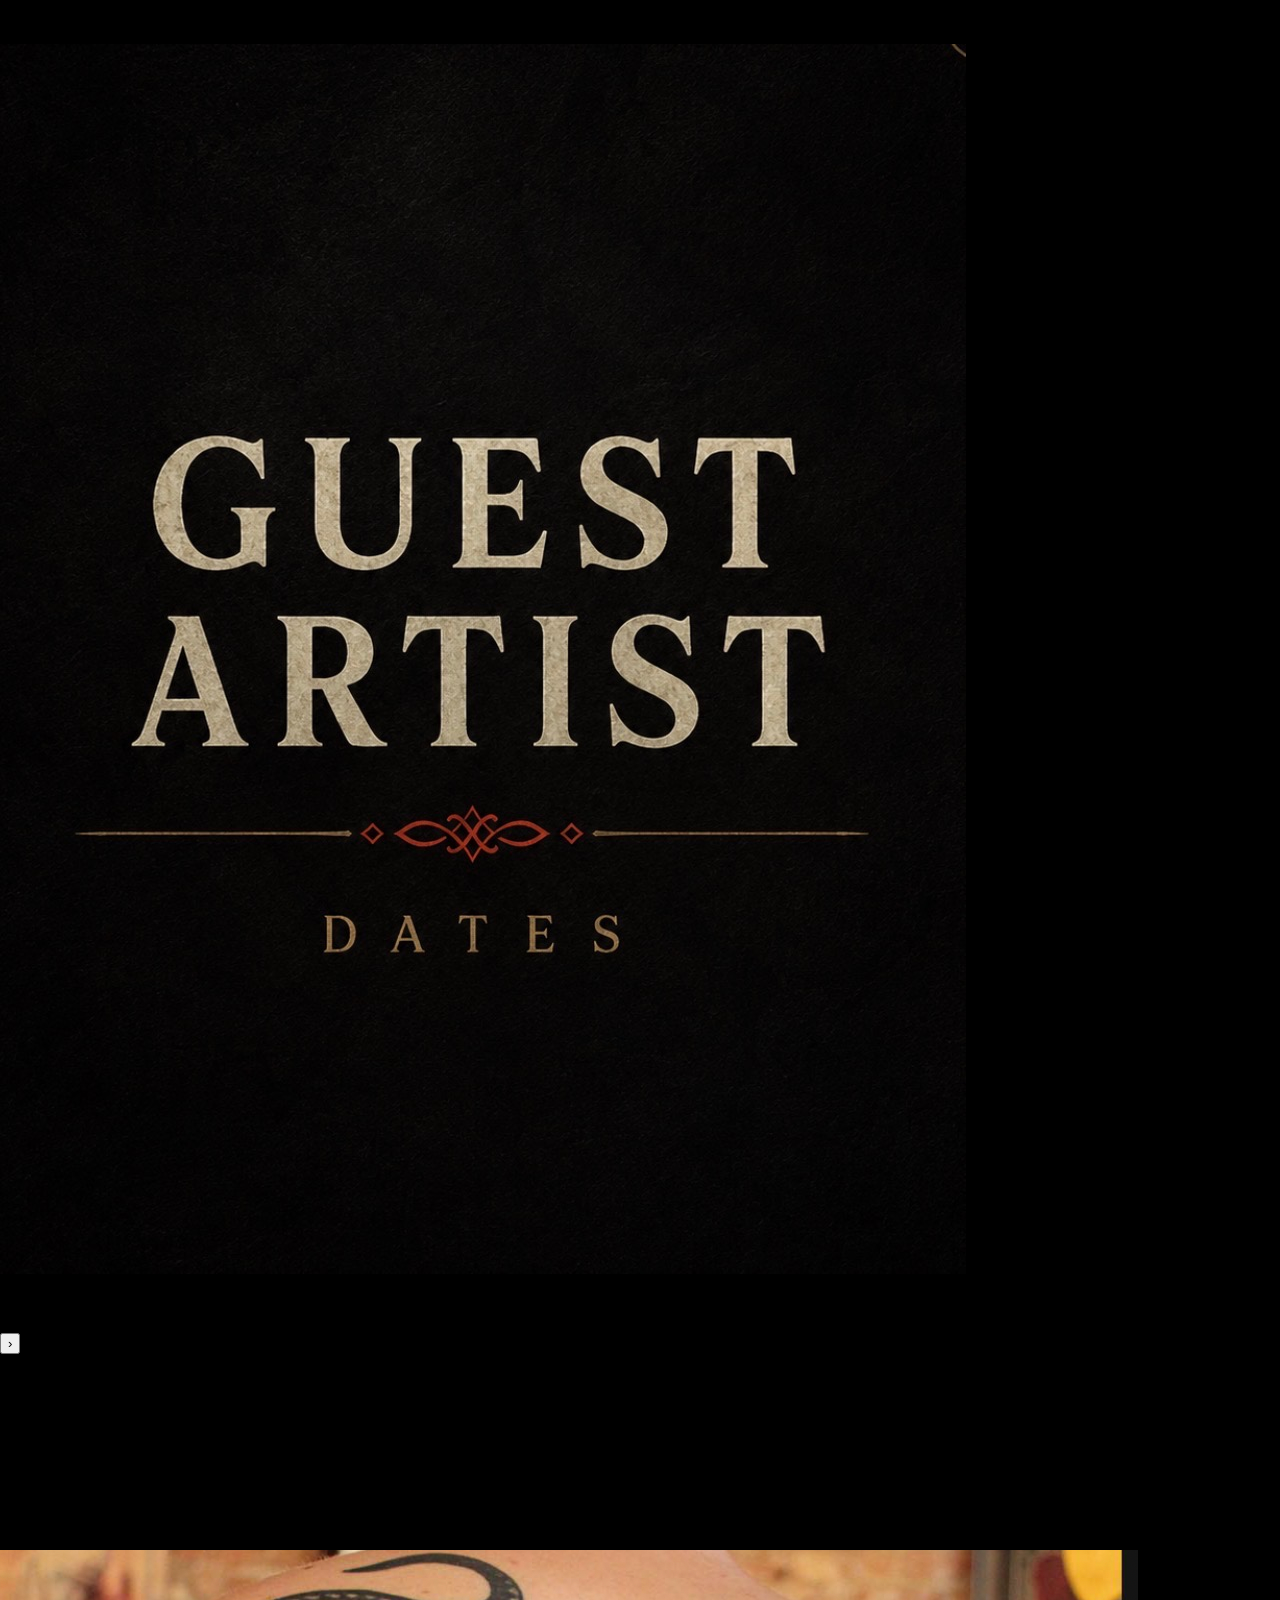
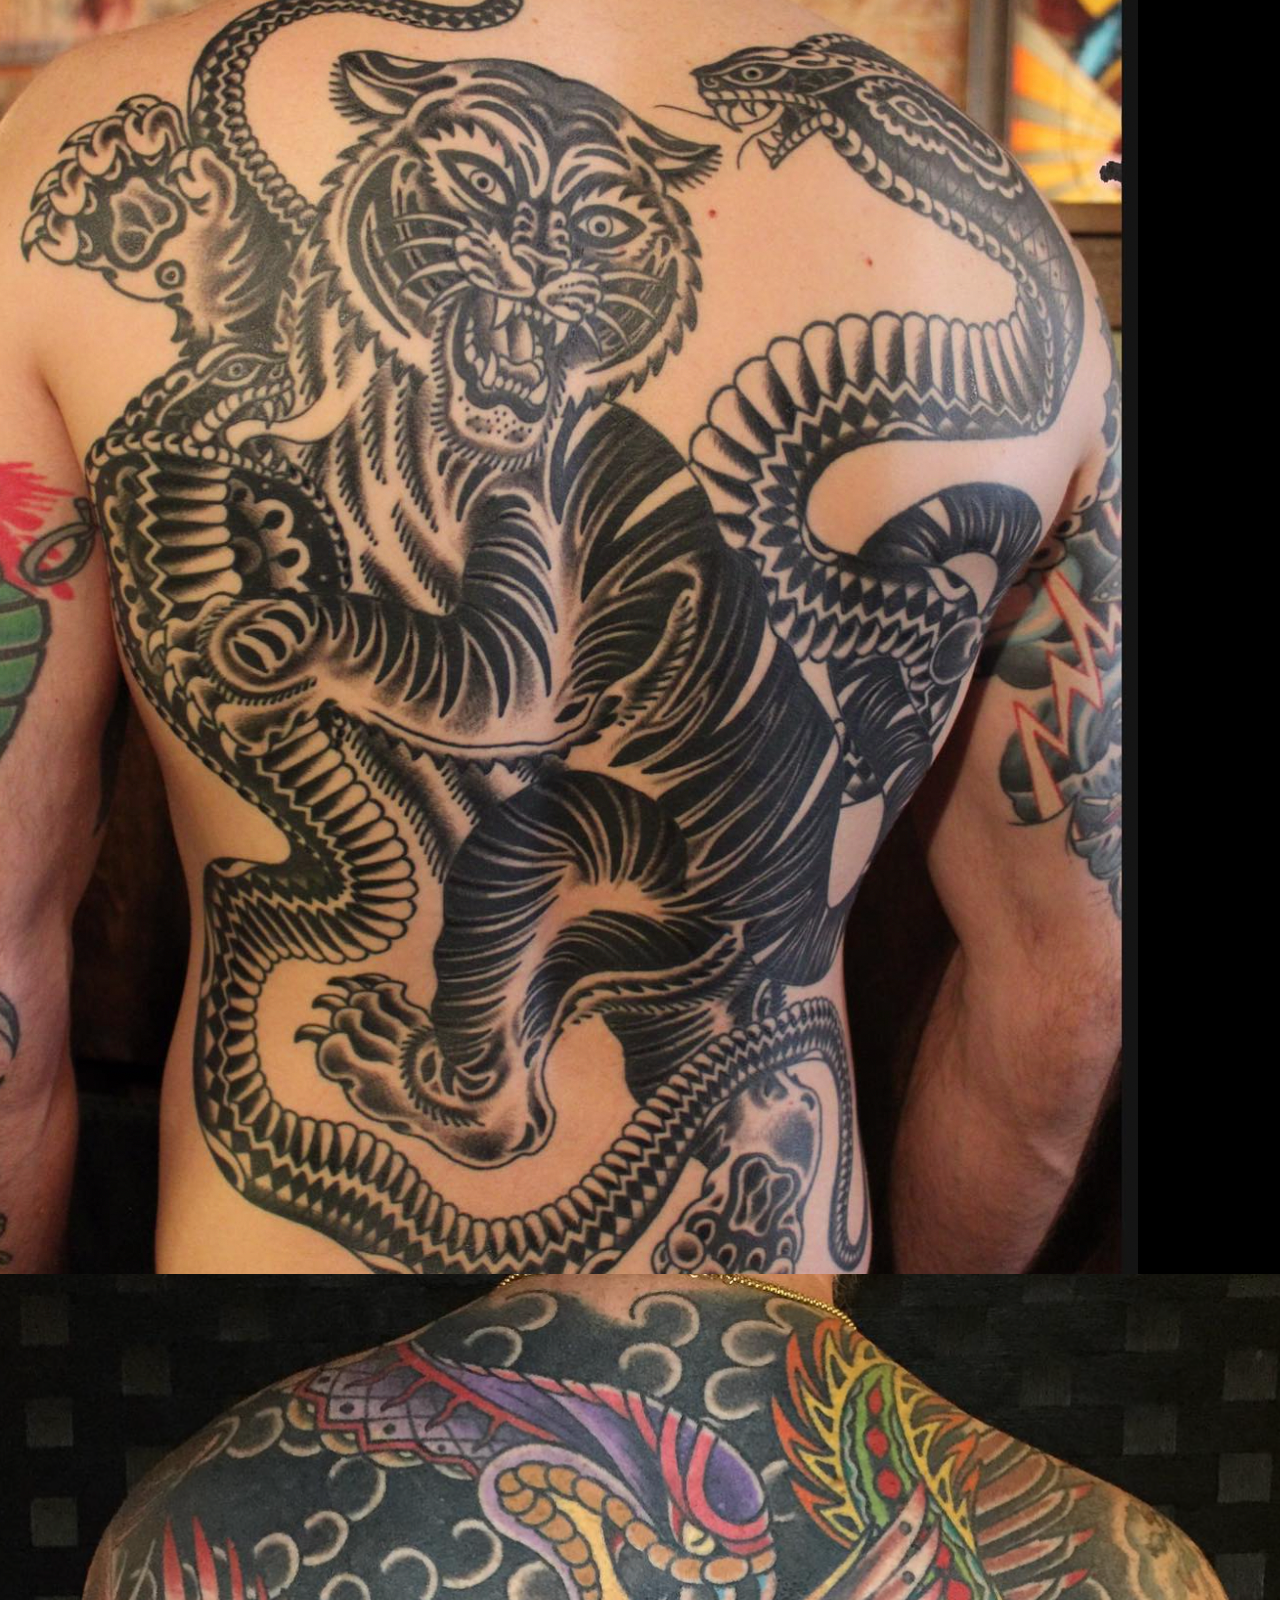
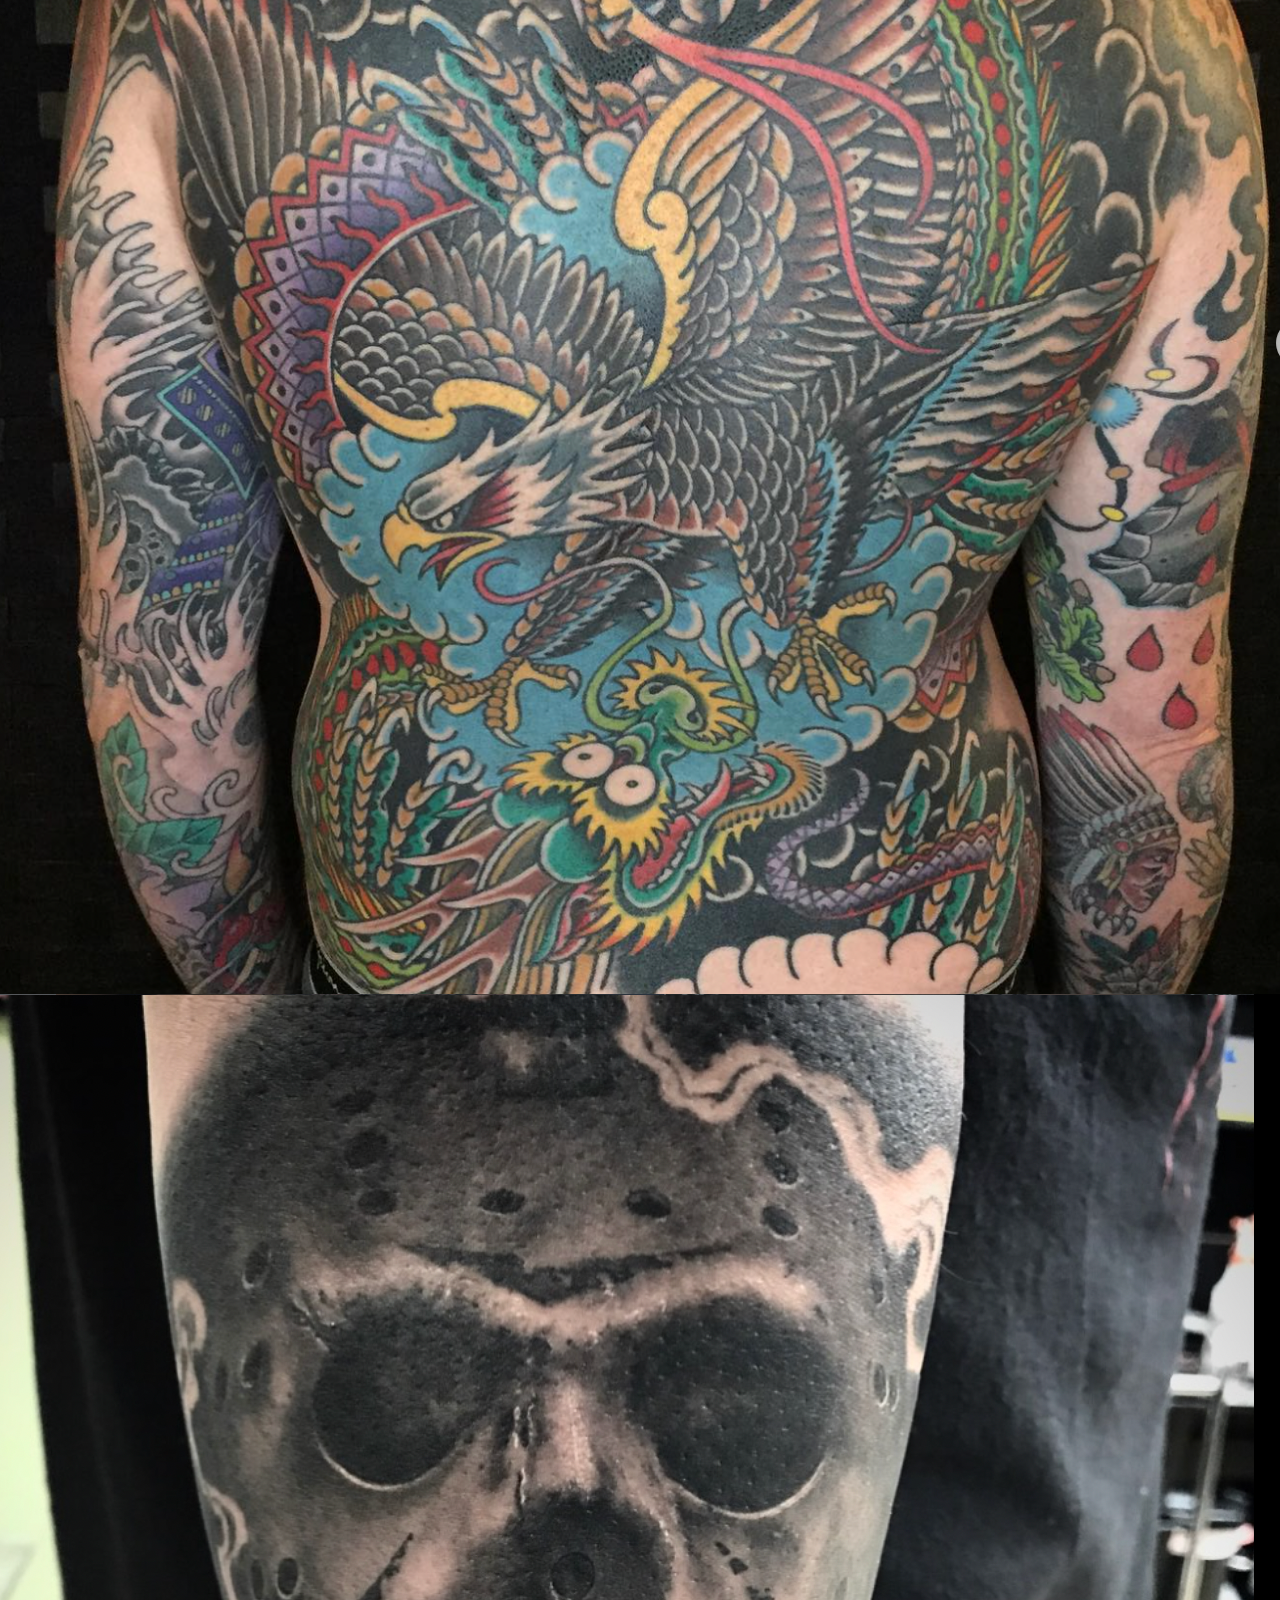
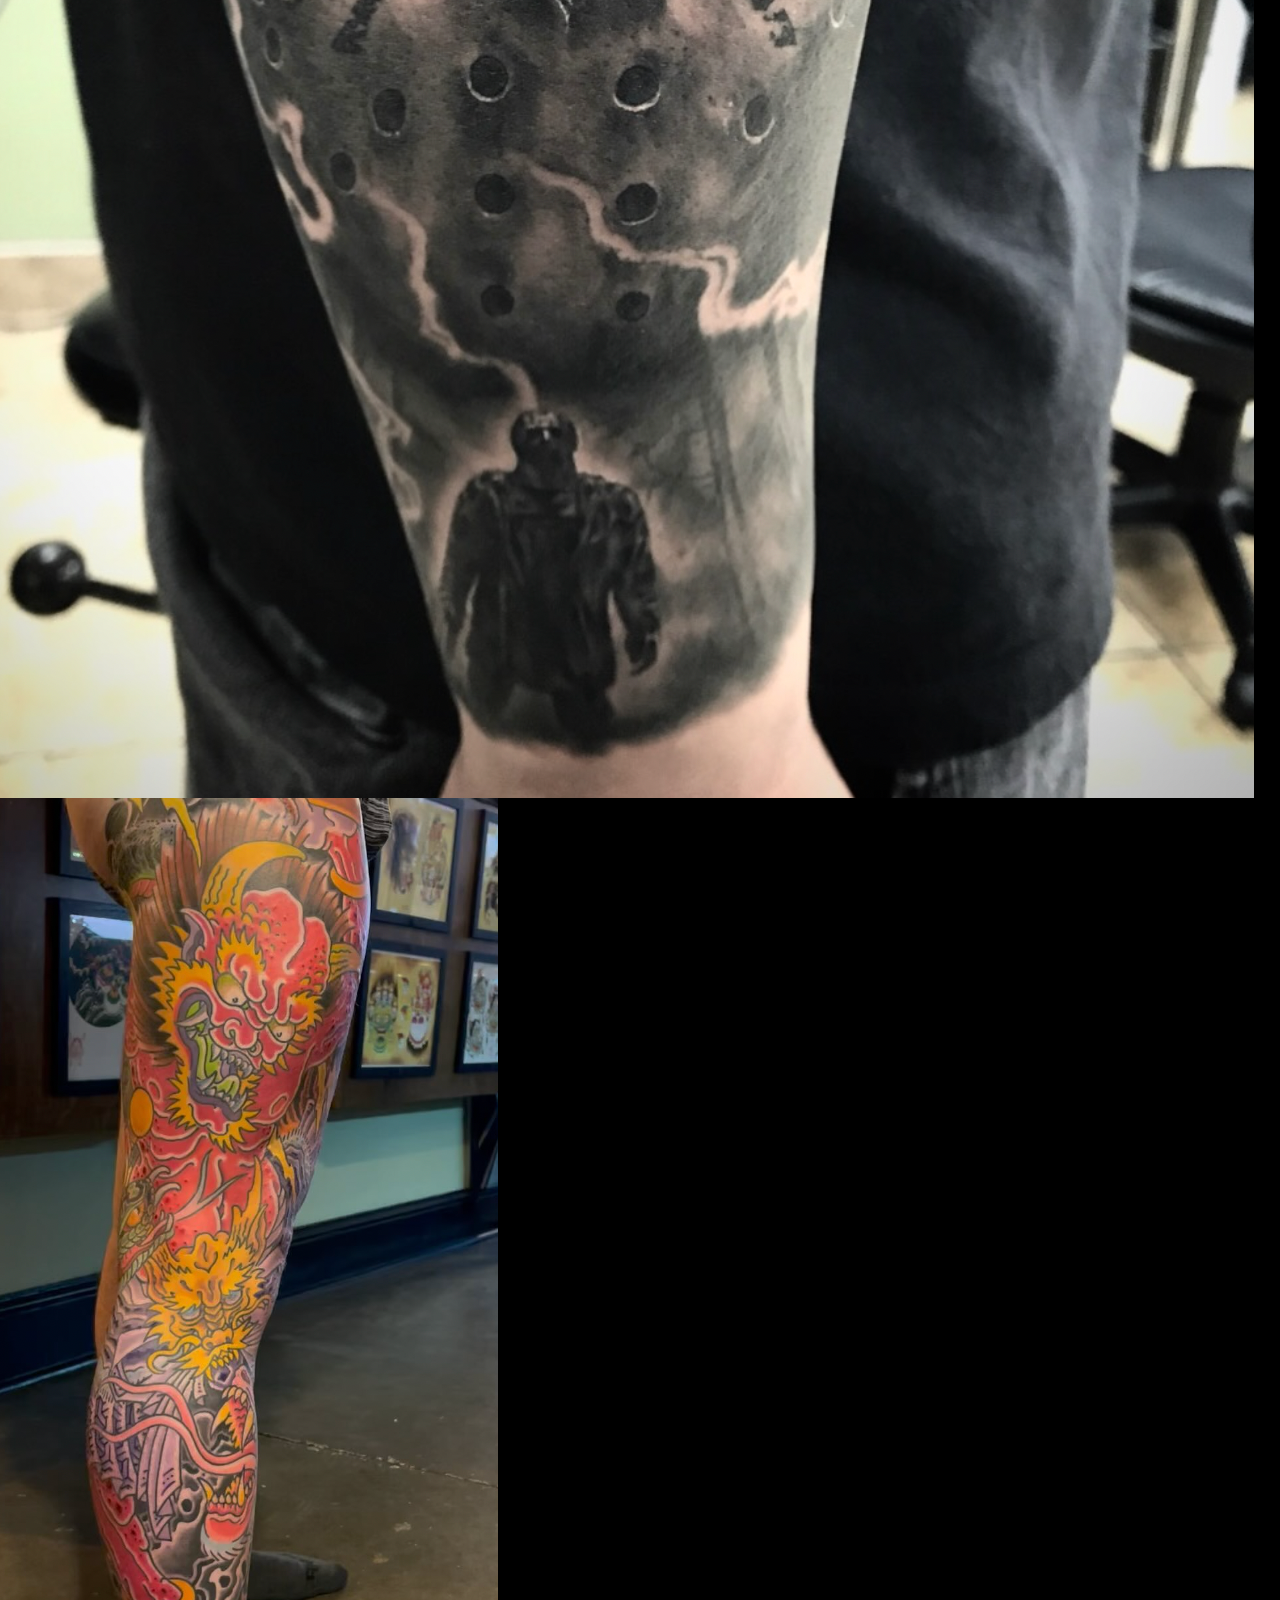
==== commit 1f6b4f53: "Update index.html" ====
--- a/index.html
+++ b/index.html
@@ -502,7 +502,7 @@
   display: block;
   font-weight: 700;
   letter-spacing: 0.09em;
-  color: rgba(194, 151, 92, 0.94);
+  color: rgba(205, 158, 86, 0.94);
   /*color: rgba(184, 118, 92, 0.92);/*
 }
 
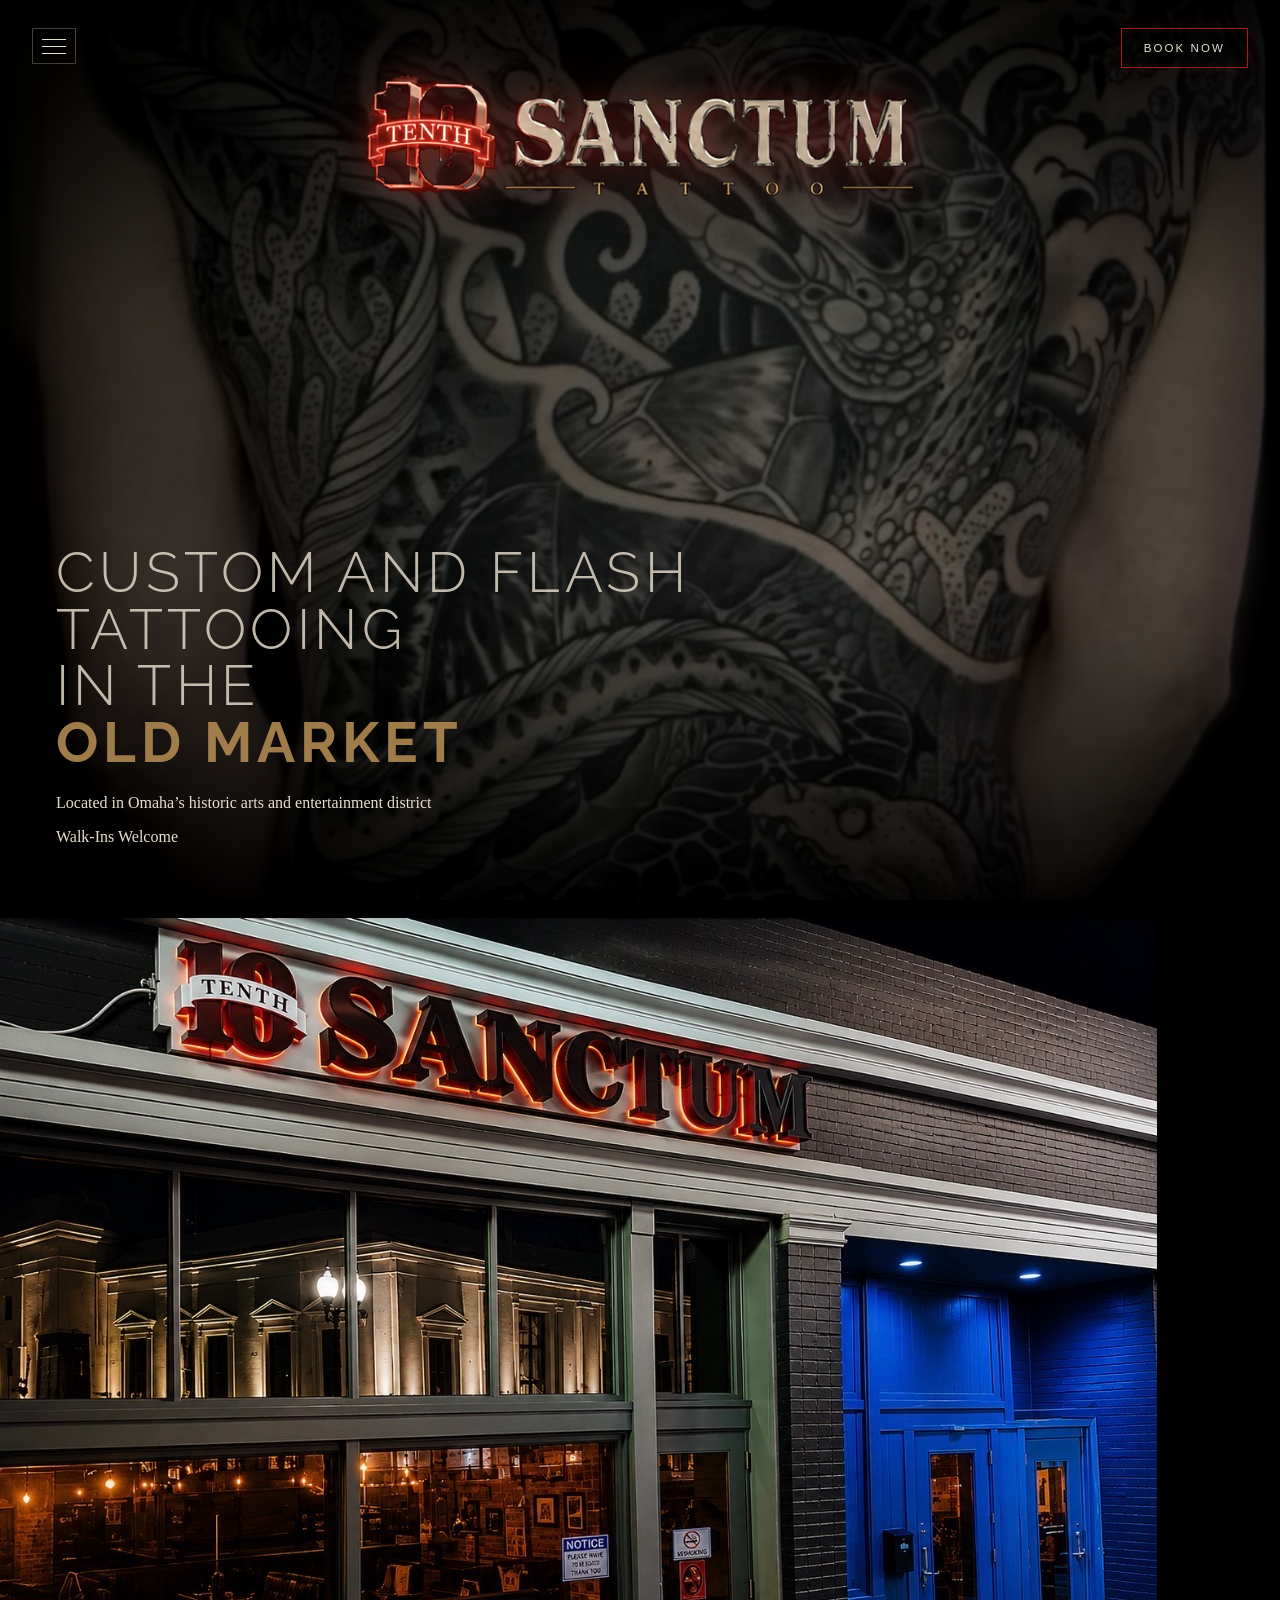
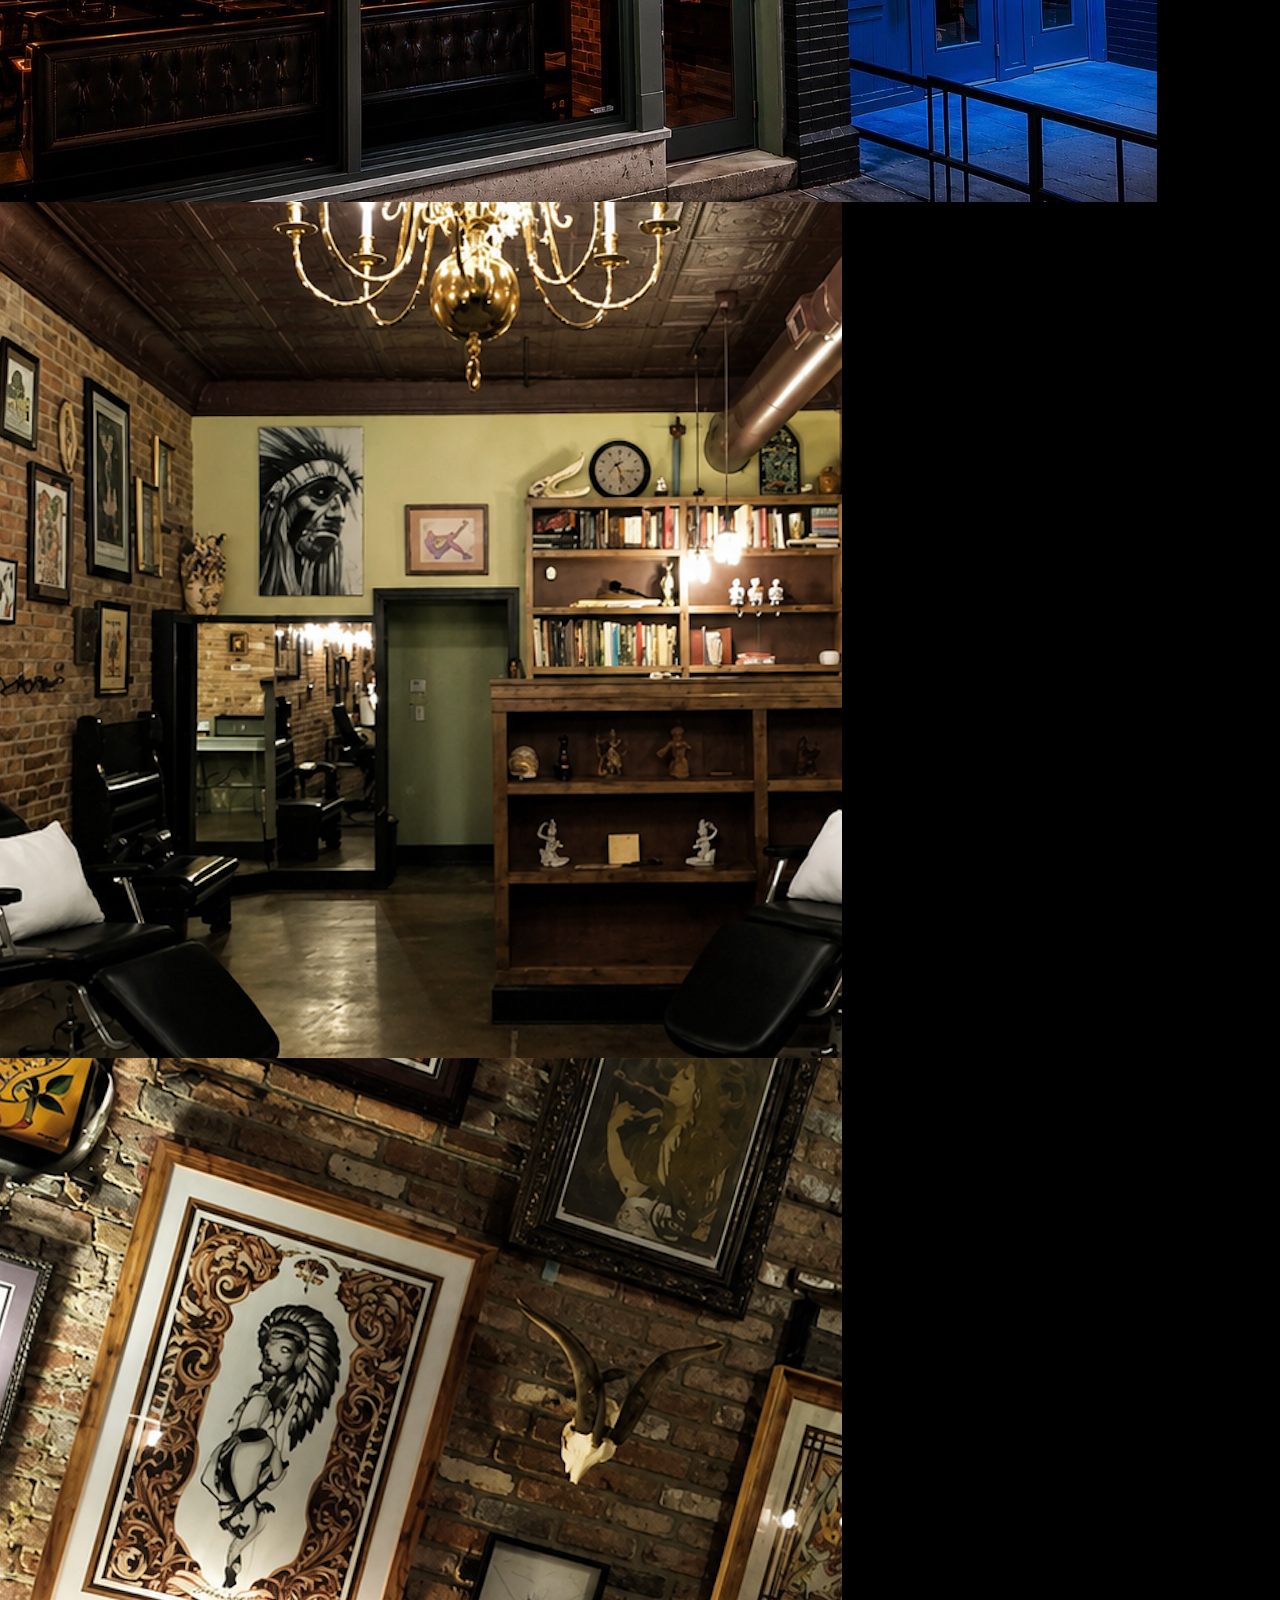
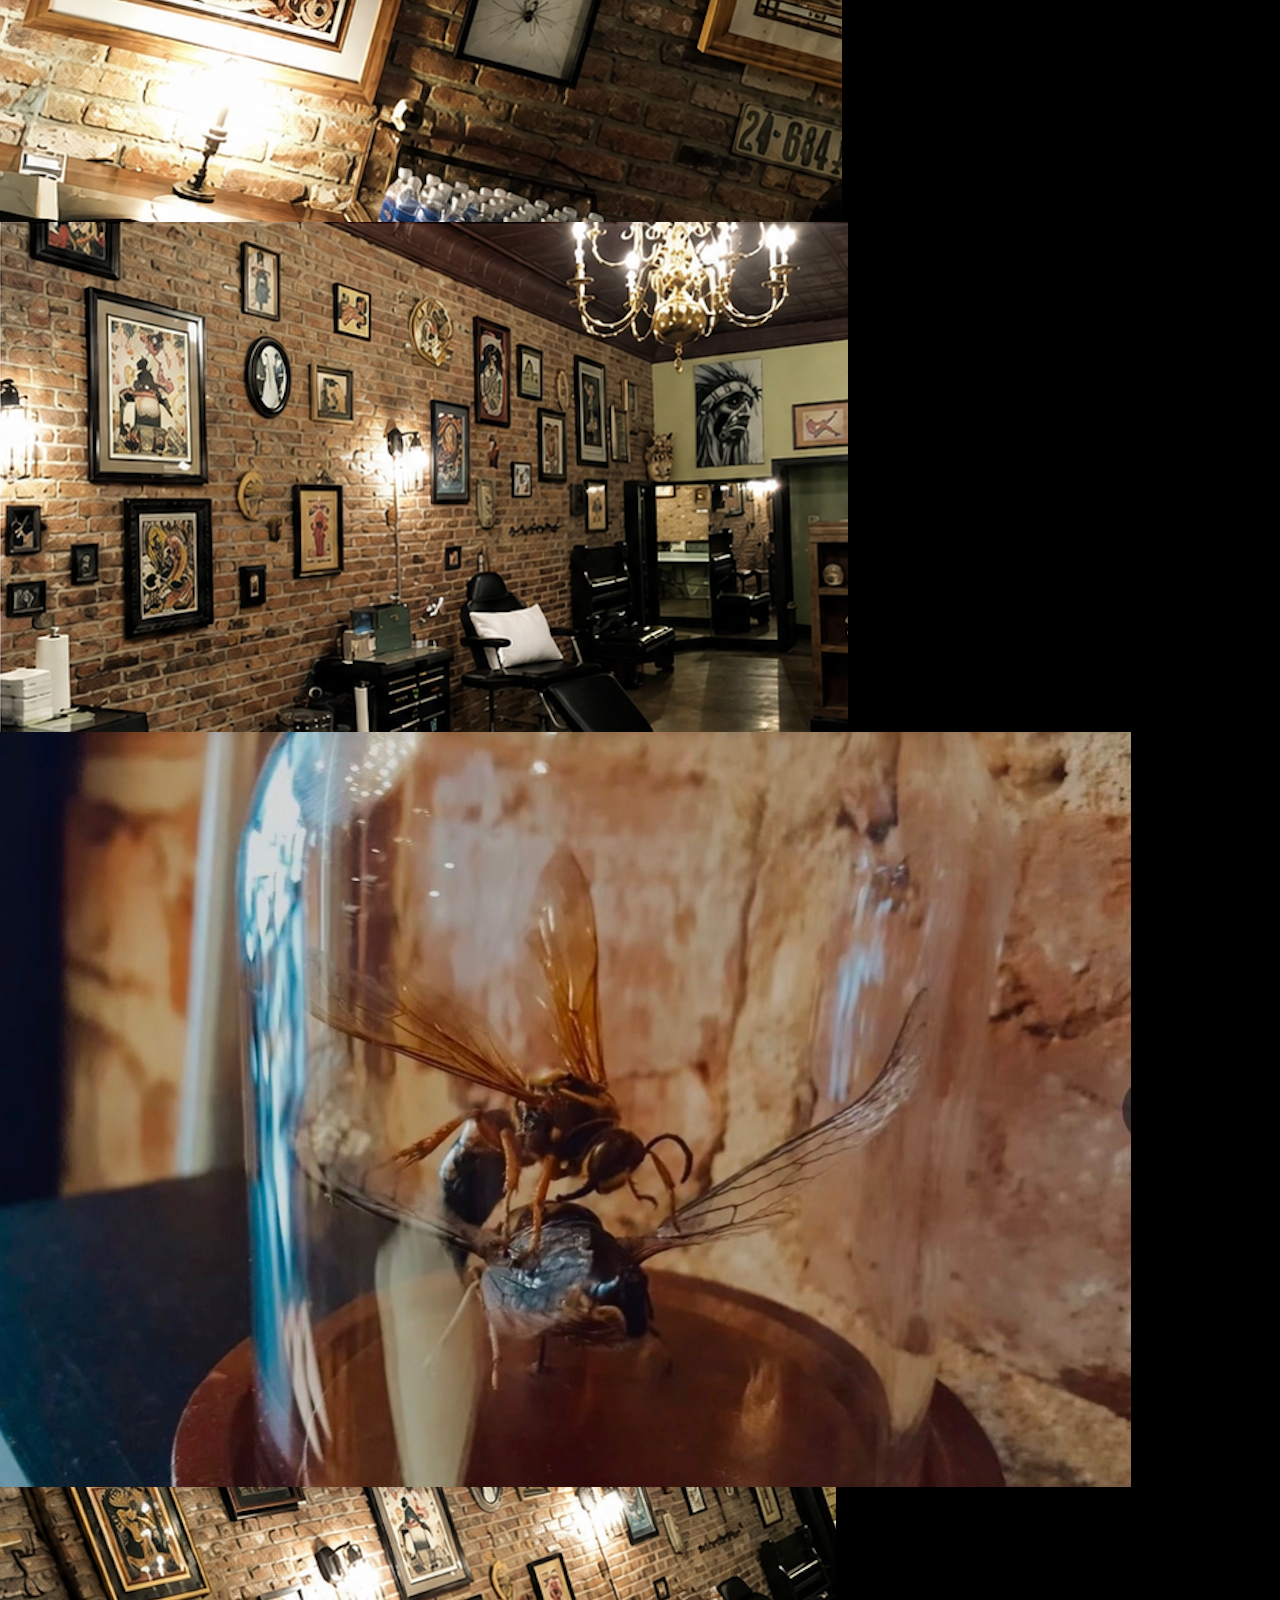
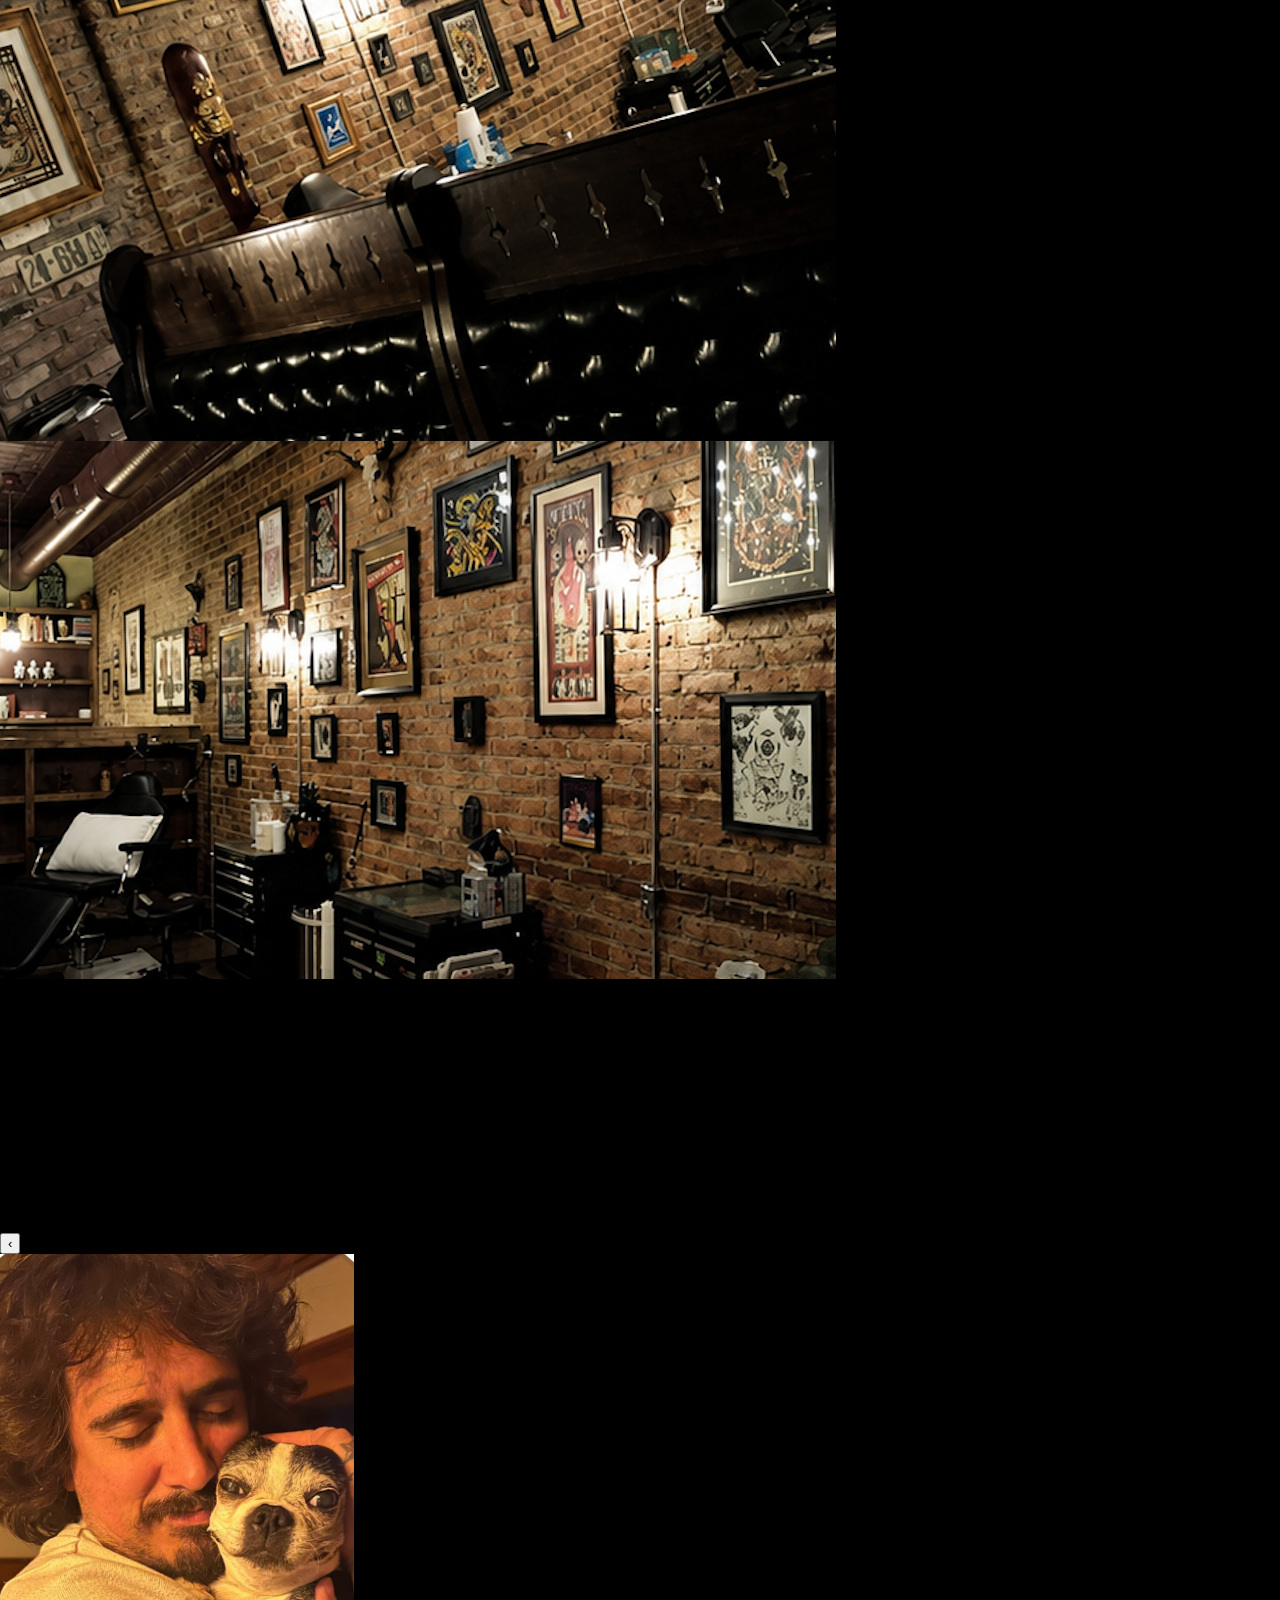
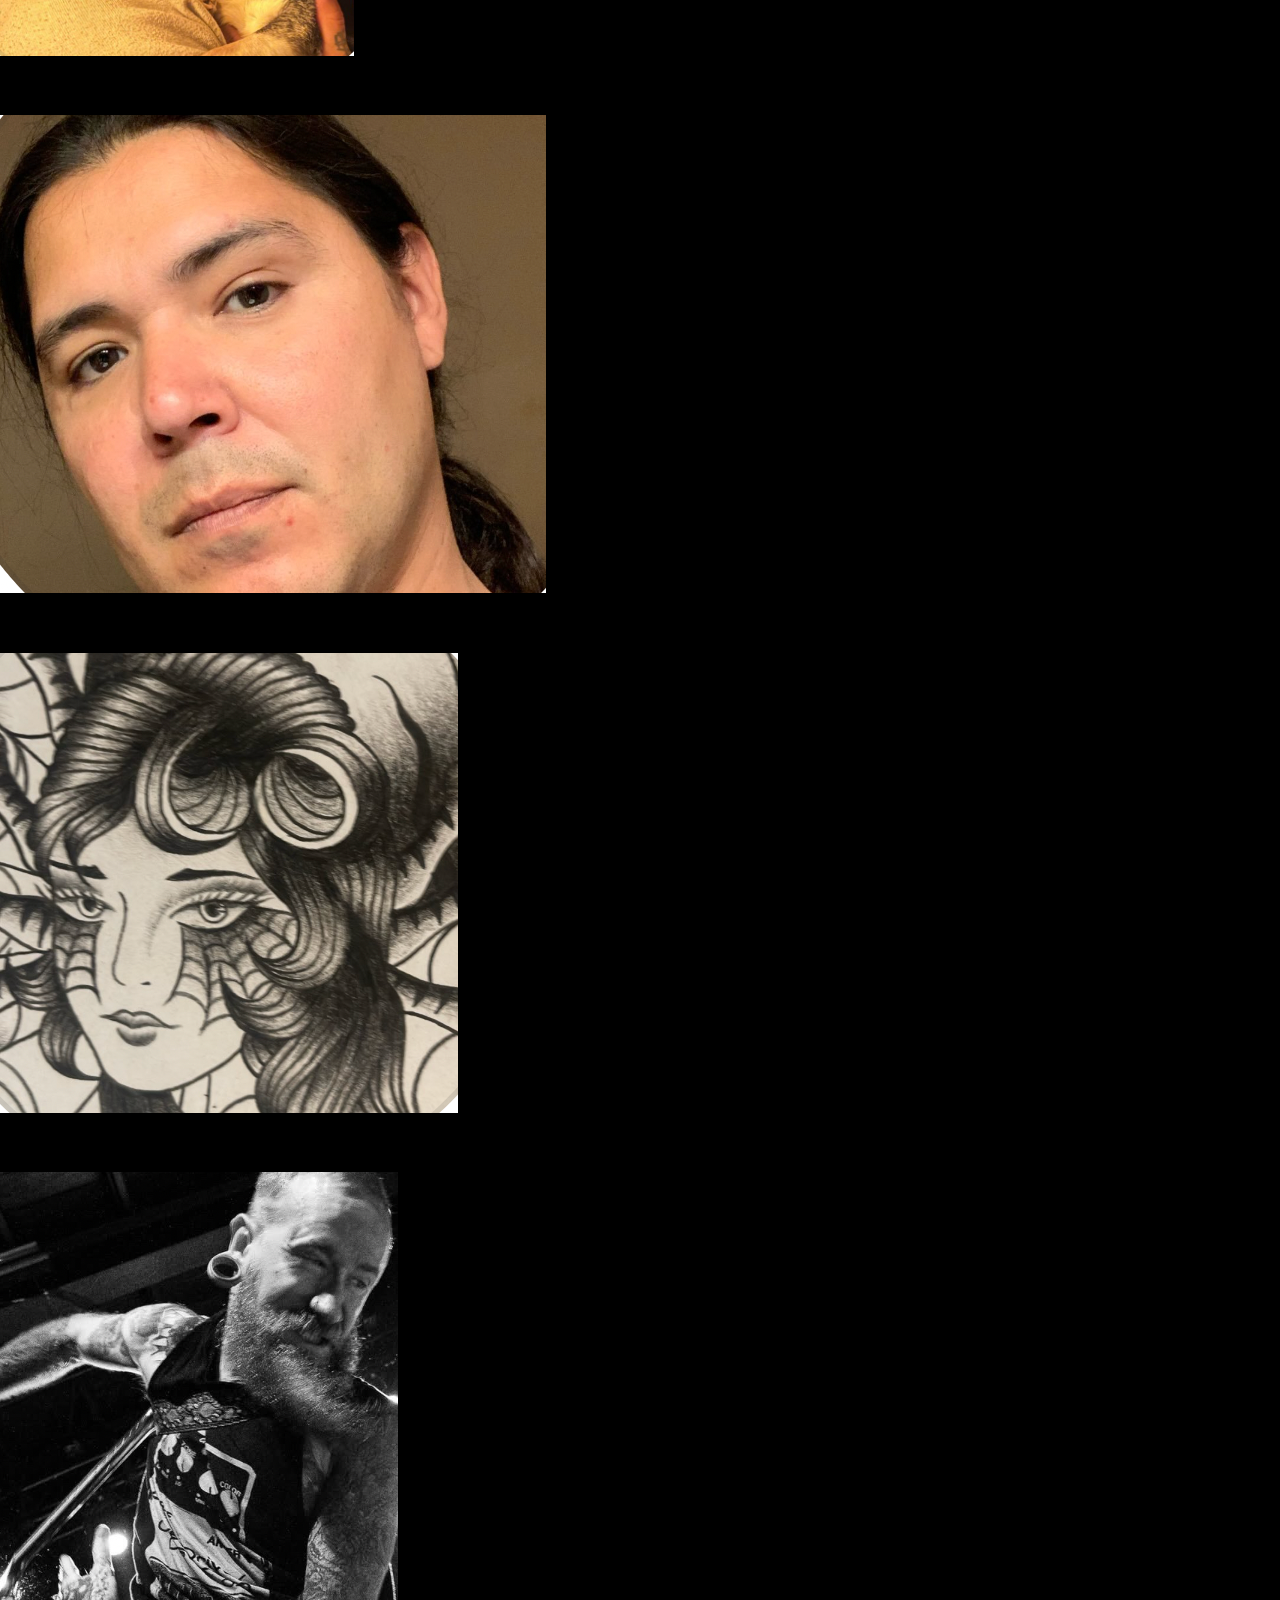
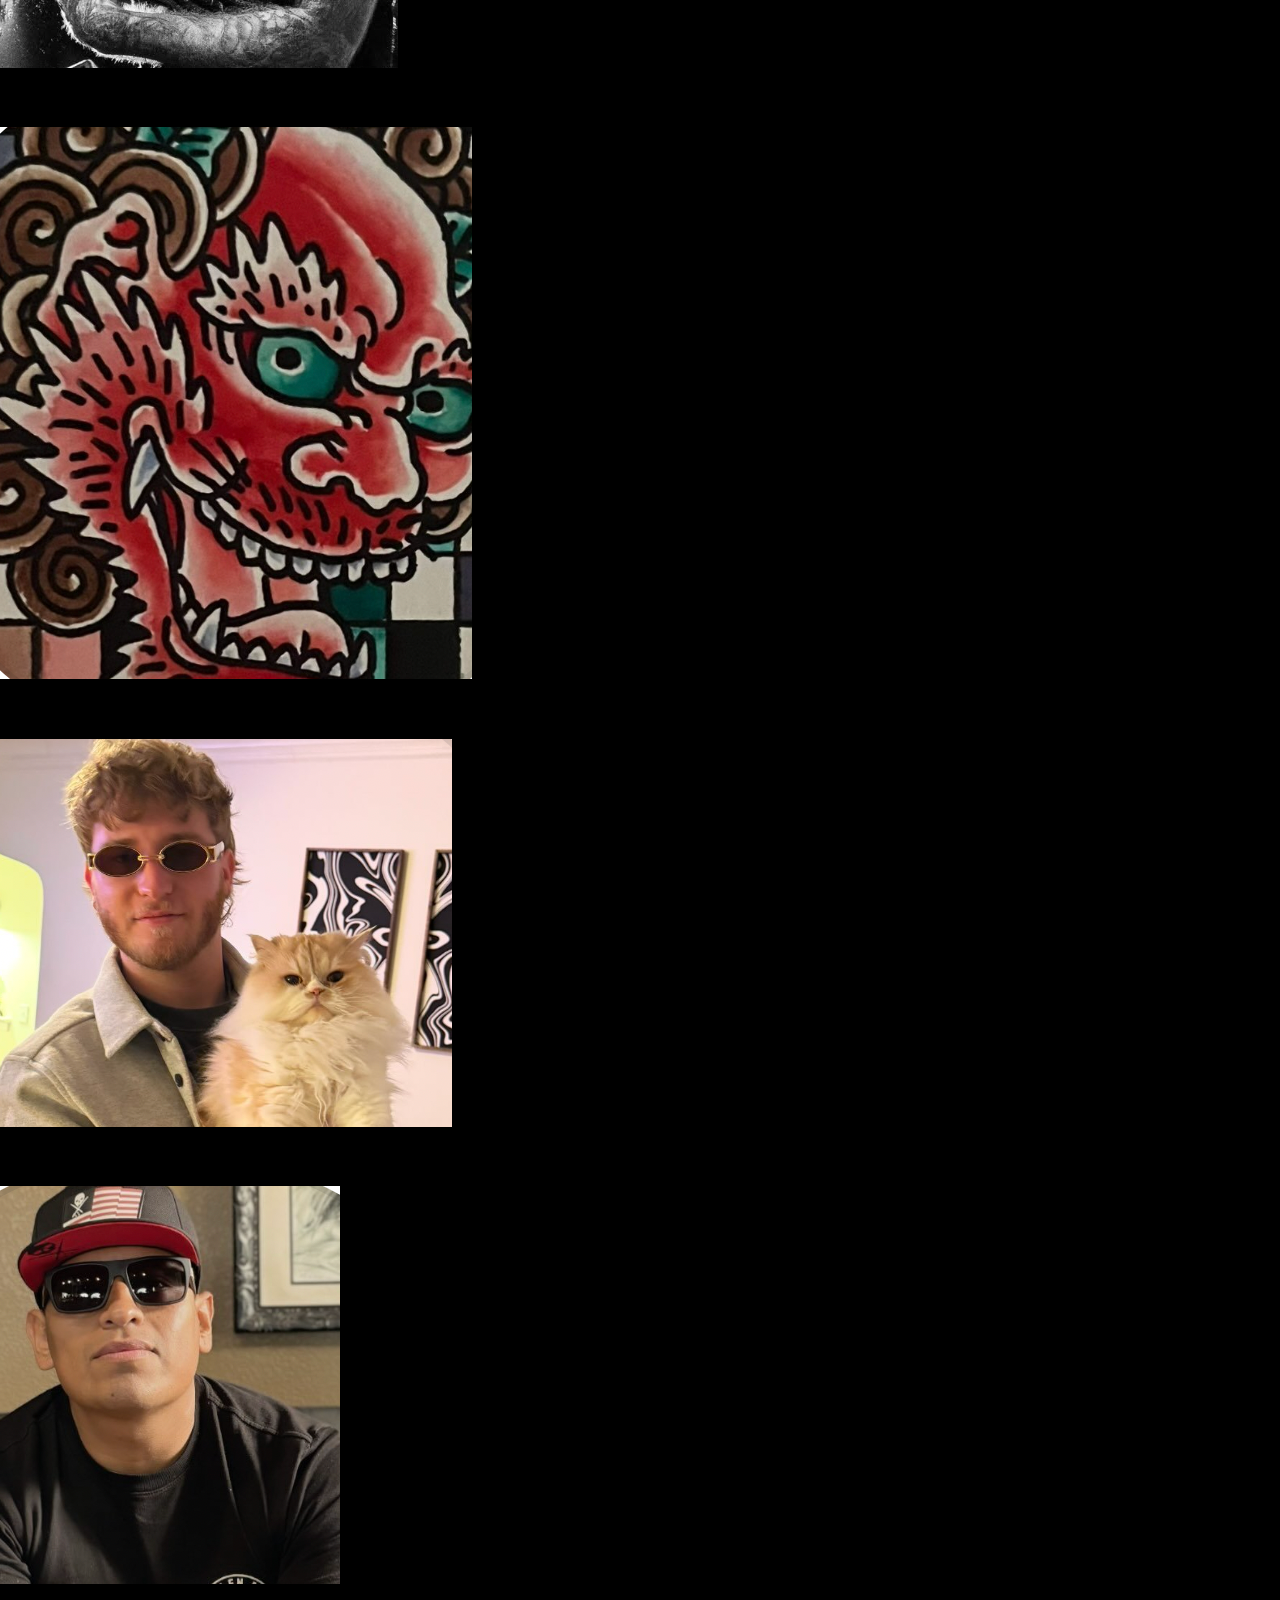
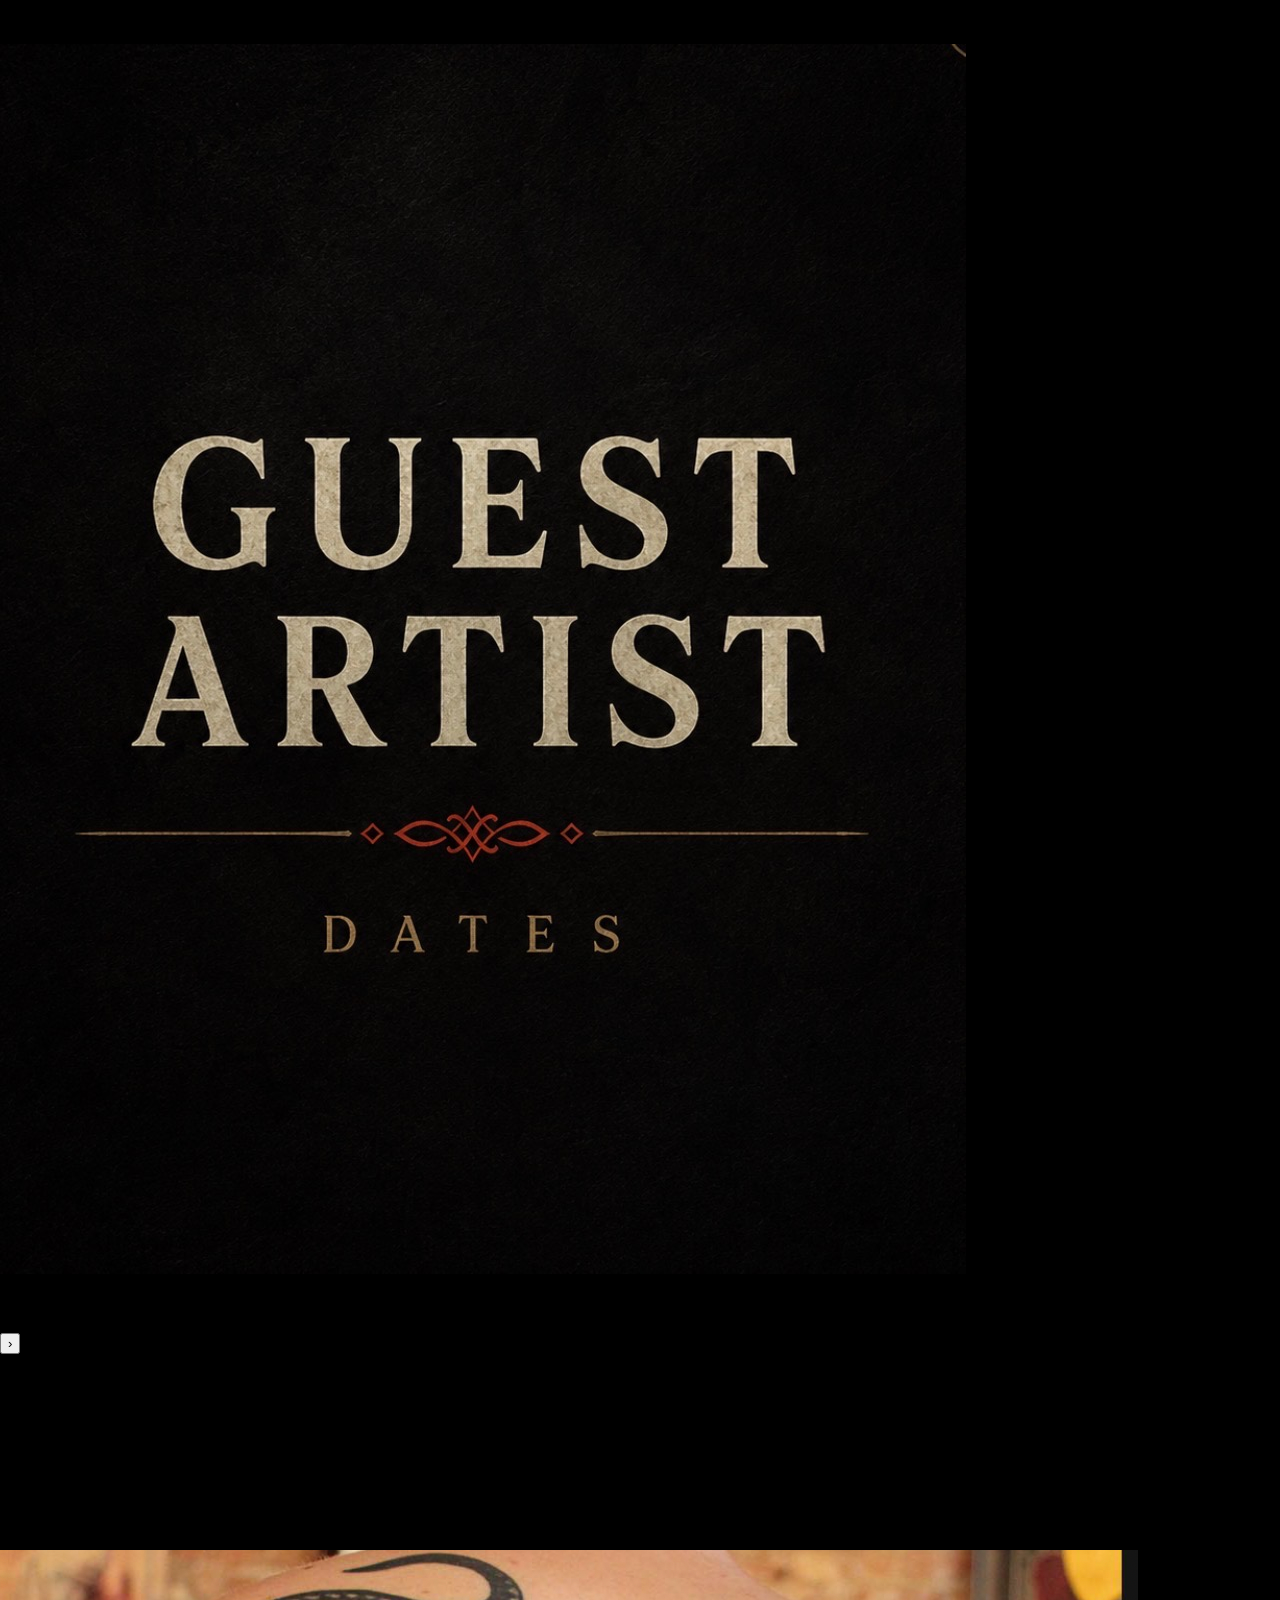
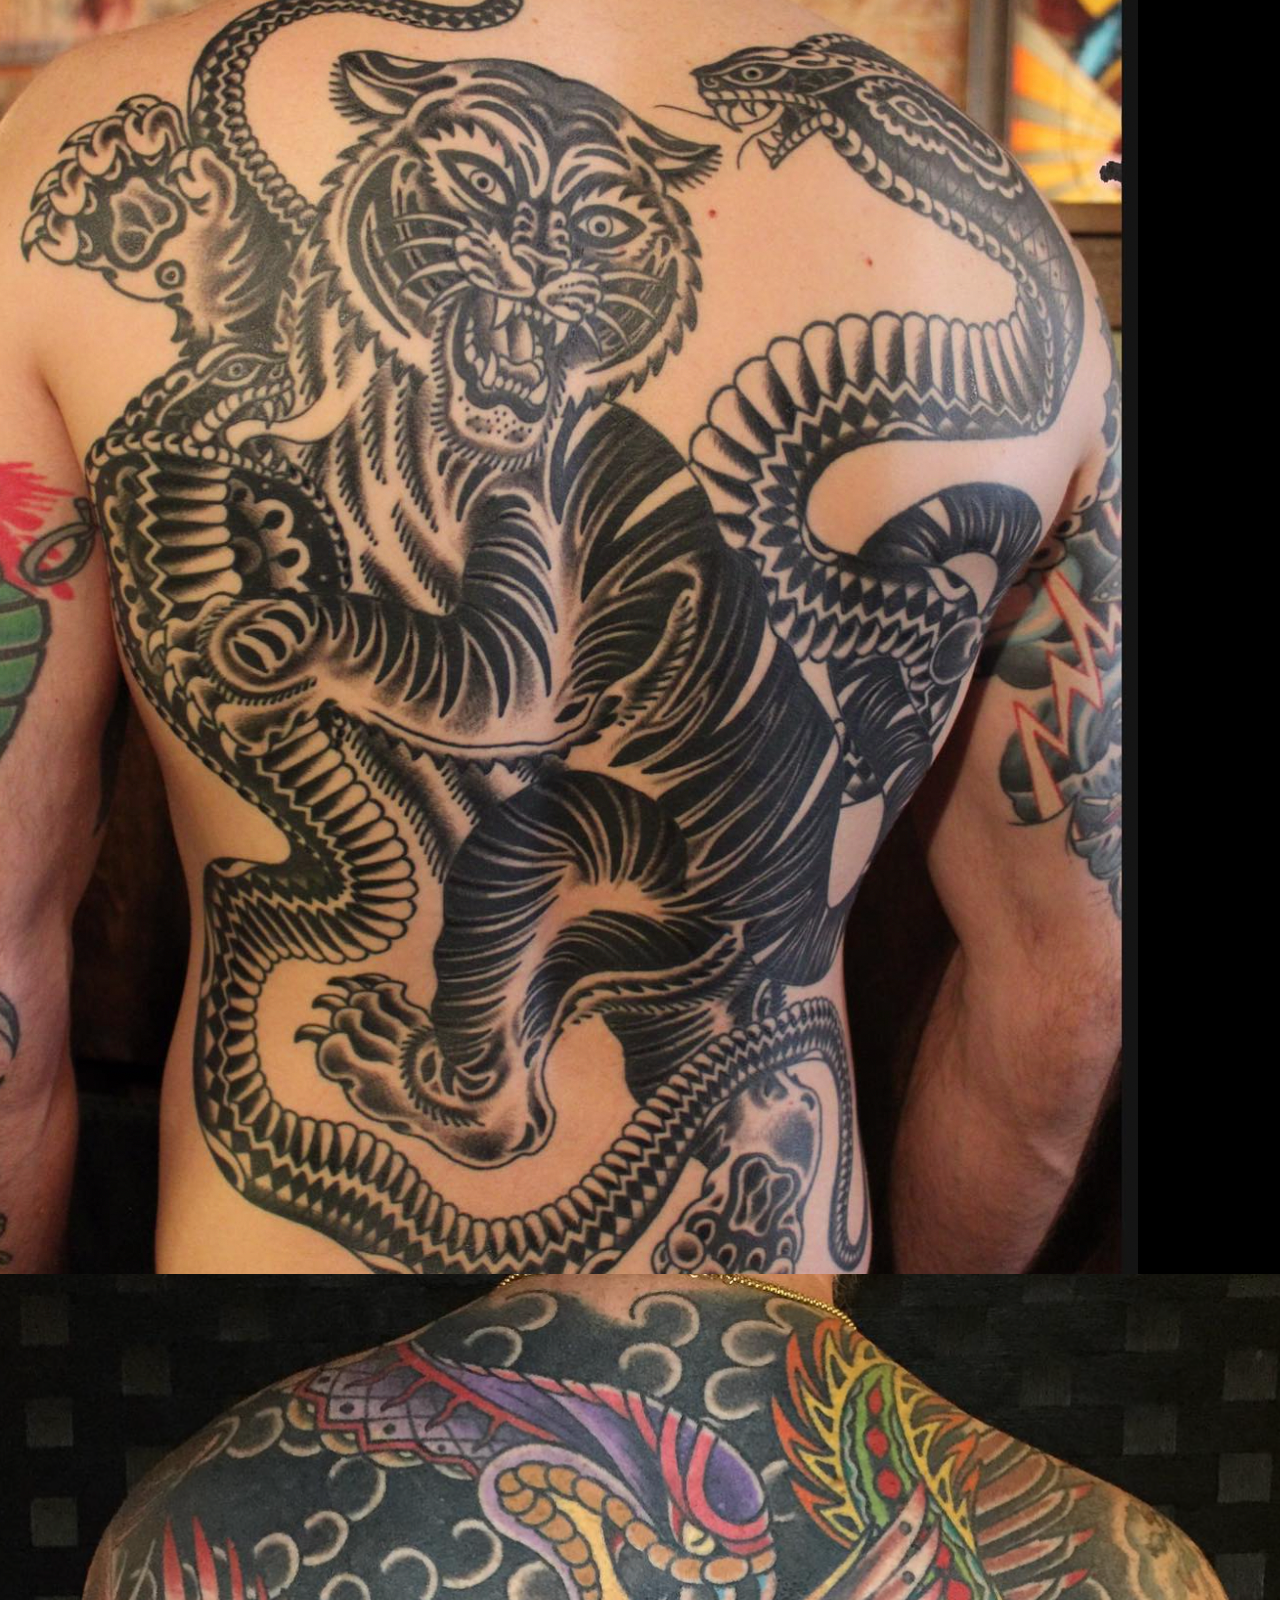
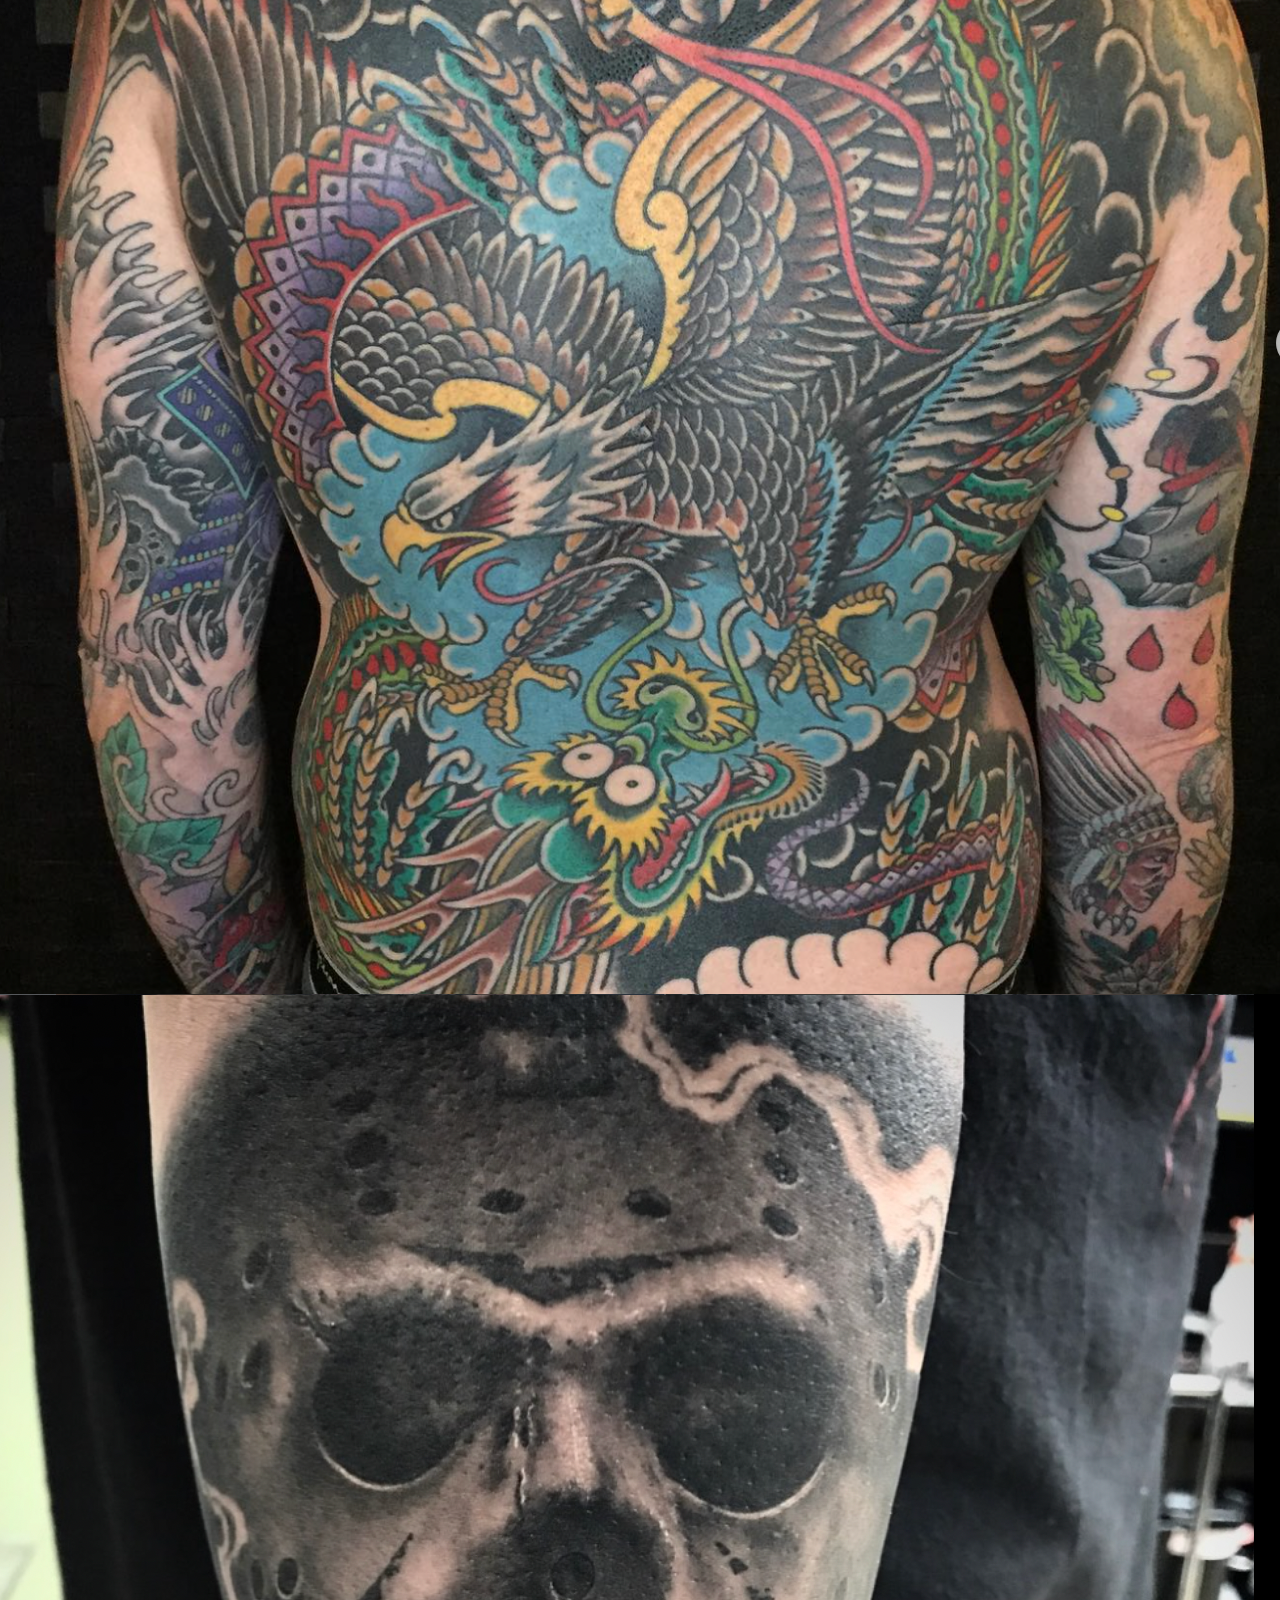
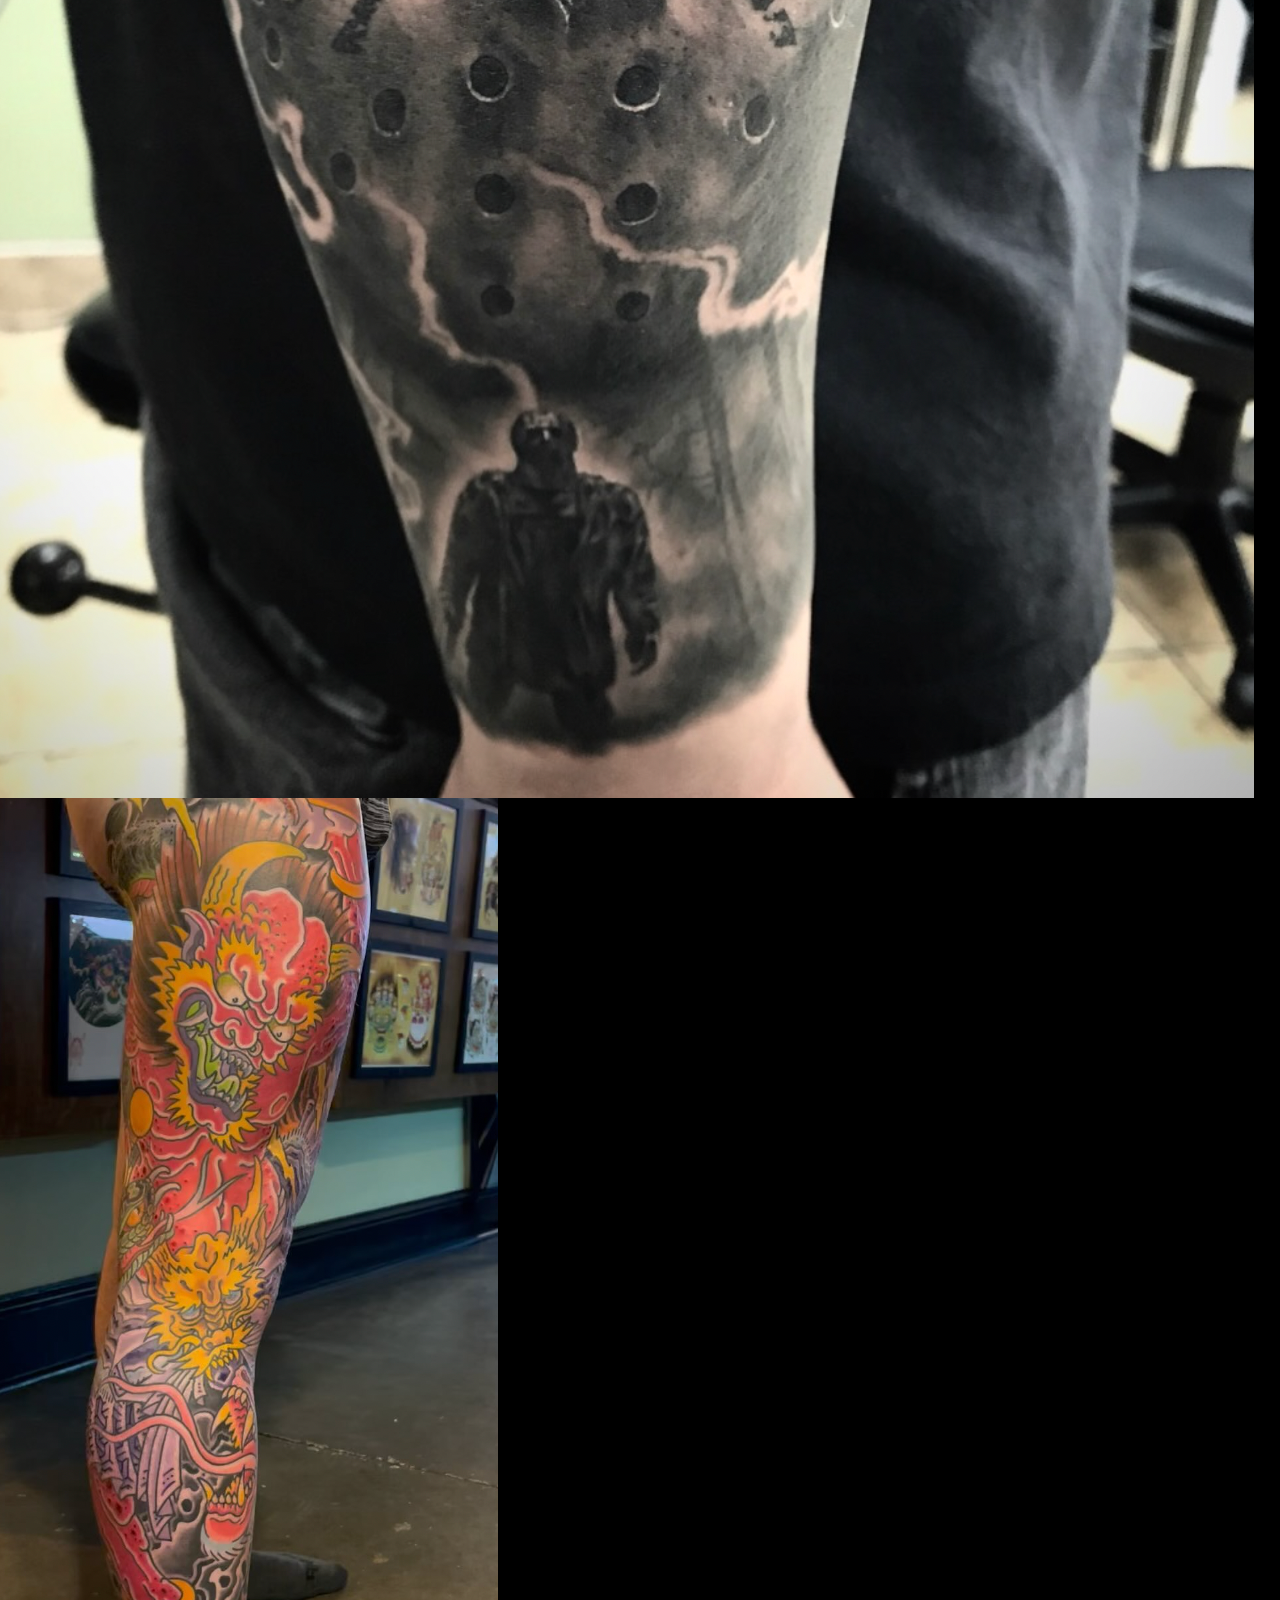
==== commit d18354d1: "Update index.html" ====
--- a/index.html
+++ b/index.html
@@ -502,7 +502,7 @@
   display: block;
   font-weight: 700;
   letter-spacing: 0.09em;
-  color: rgba(205, 158, 86, 0.94);
+  color: rgba(176, 136, 82, 0.9);
   /*color: rgba(184, 118, 92, 0.92);/*
 }
 
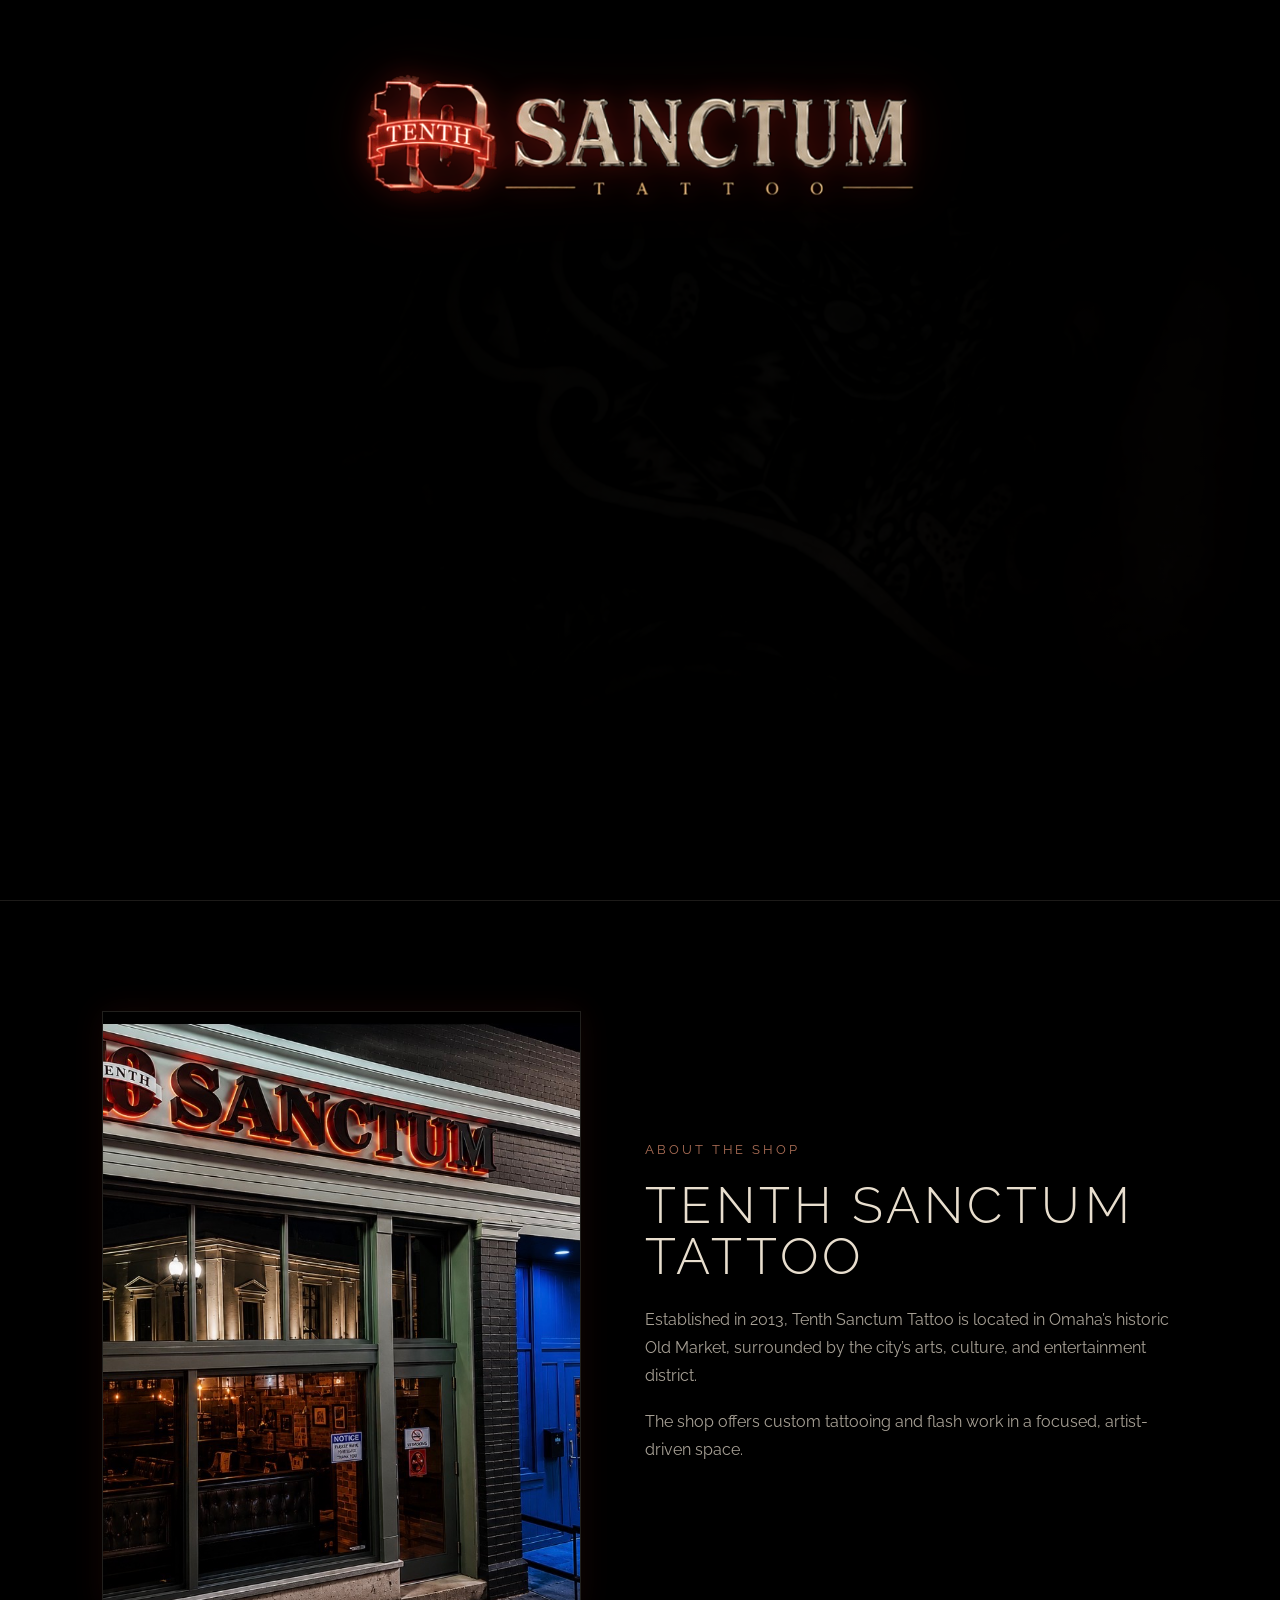
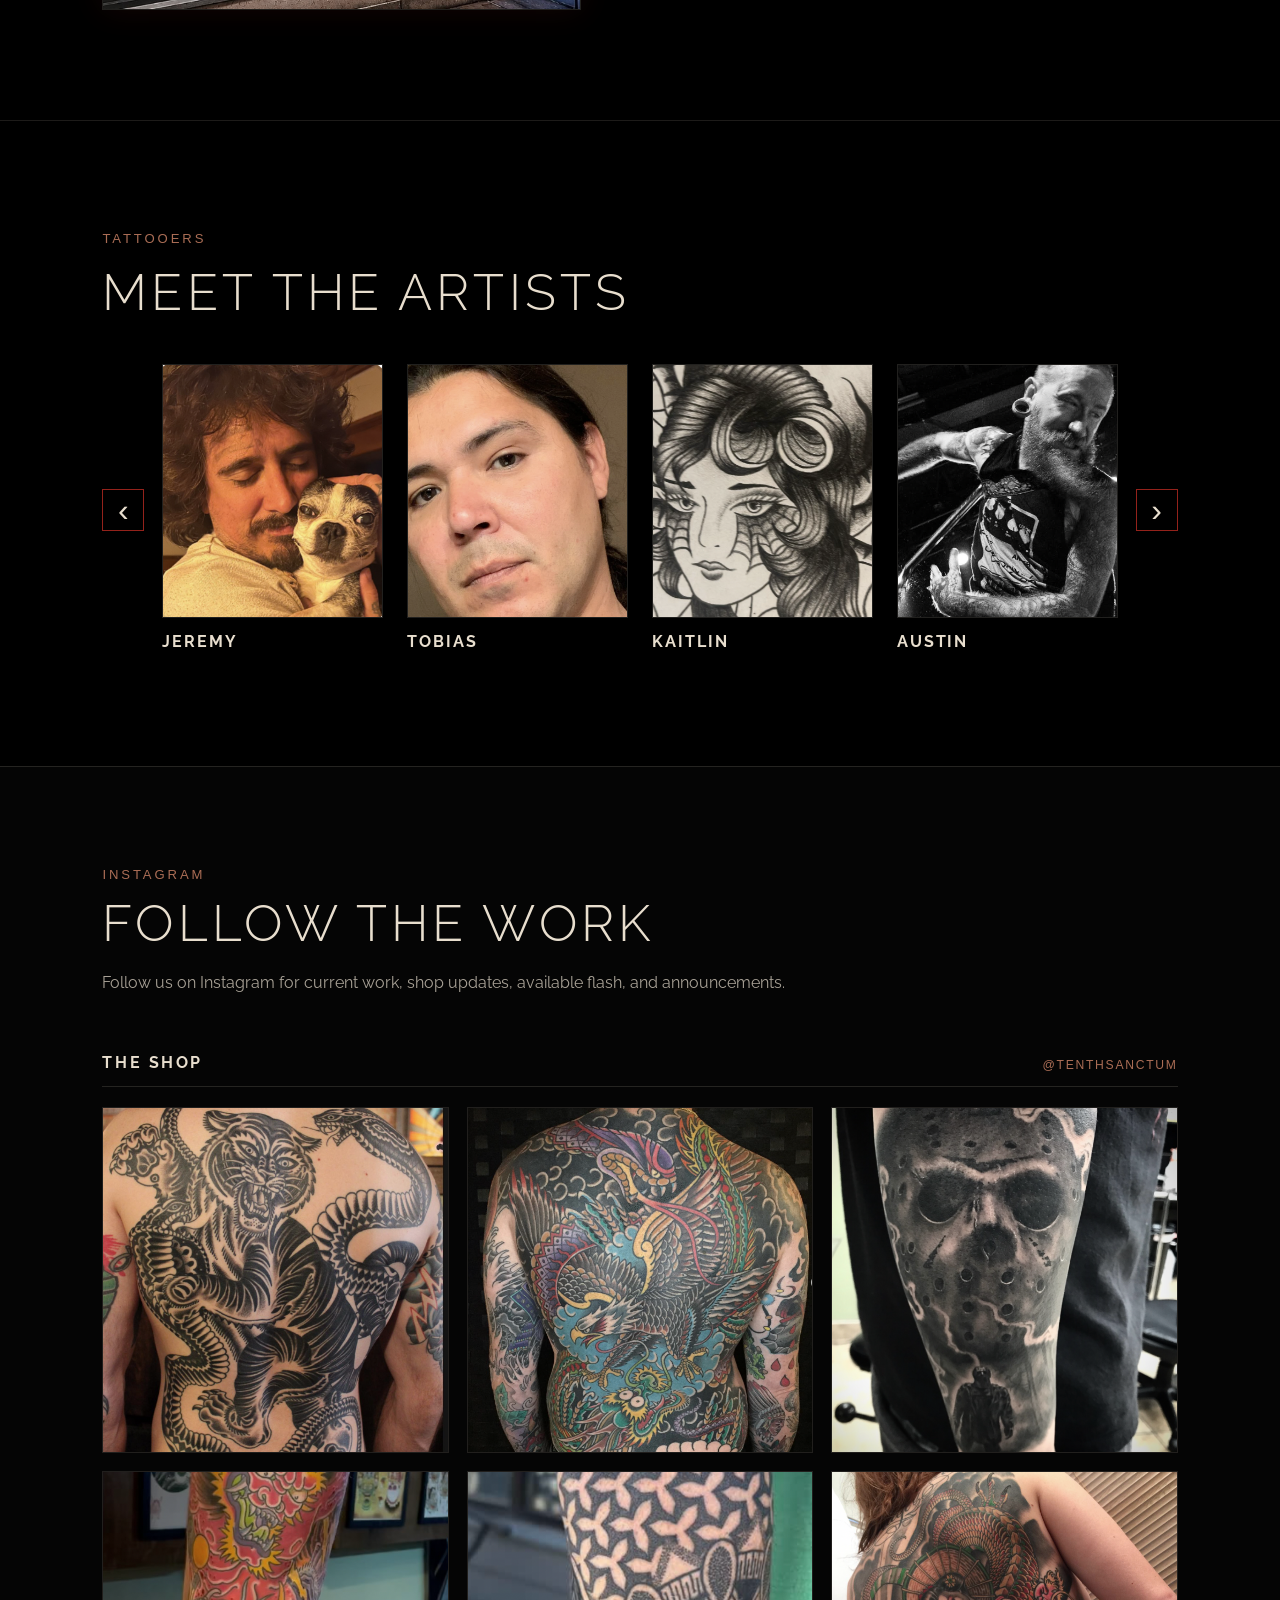
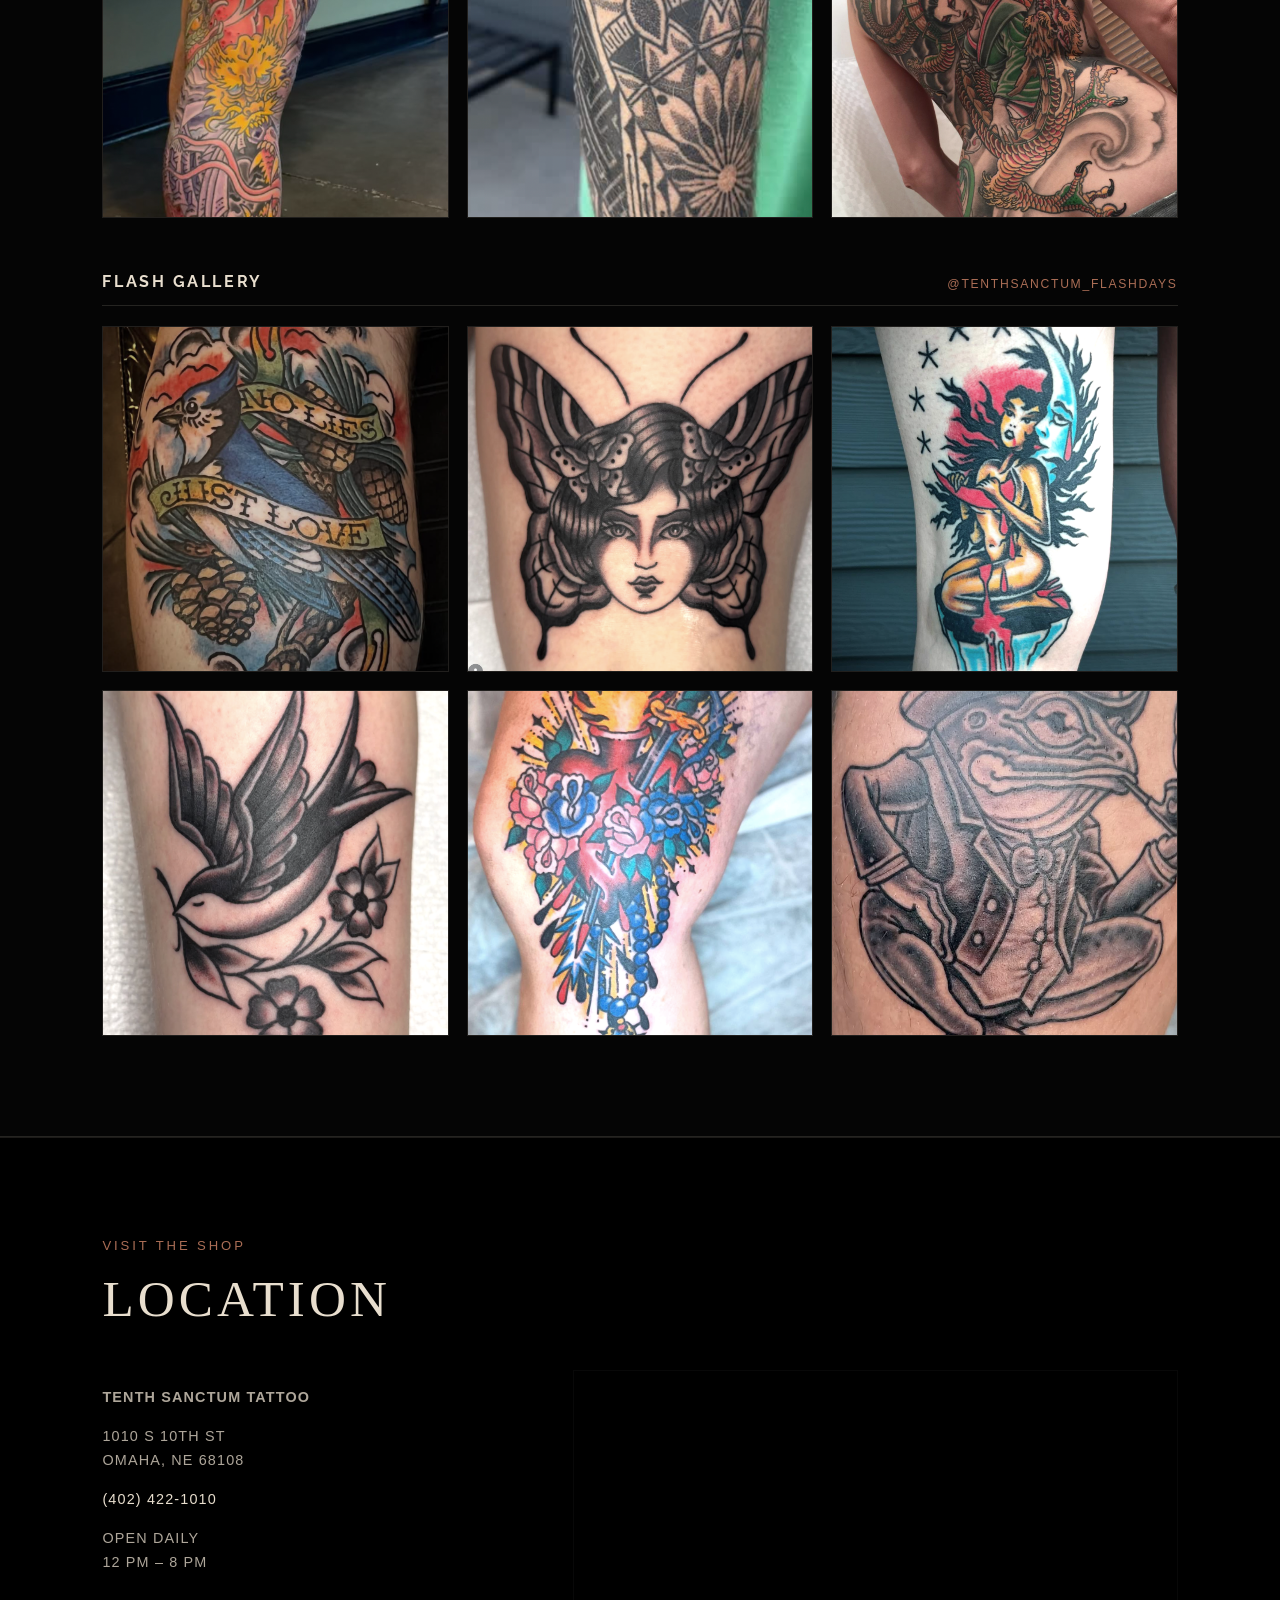
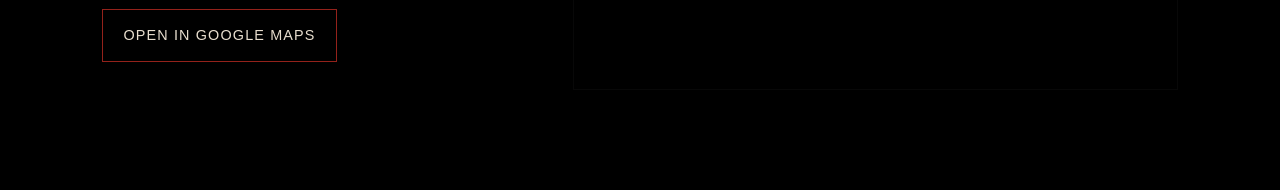
==== commit a19046f2: "Update index.html" ====
--- a/index.html
+++ b/index.html
@@ -502,8 +502,7 @@
   display: block;
   font-weight: 700;
   letter-spacing: 0.09em;
-  color: rgba(176, 136, 82, 0.9);
-  /*color: rgba(184, 118, 92, 0.92);/*
+  color: rgba(184, 118, 92, 0.92);
 }
 
 /* Smaller cream supporting line */
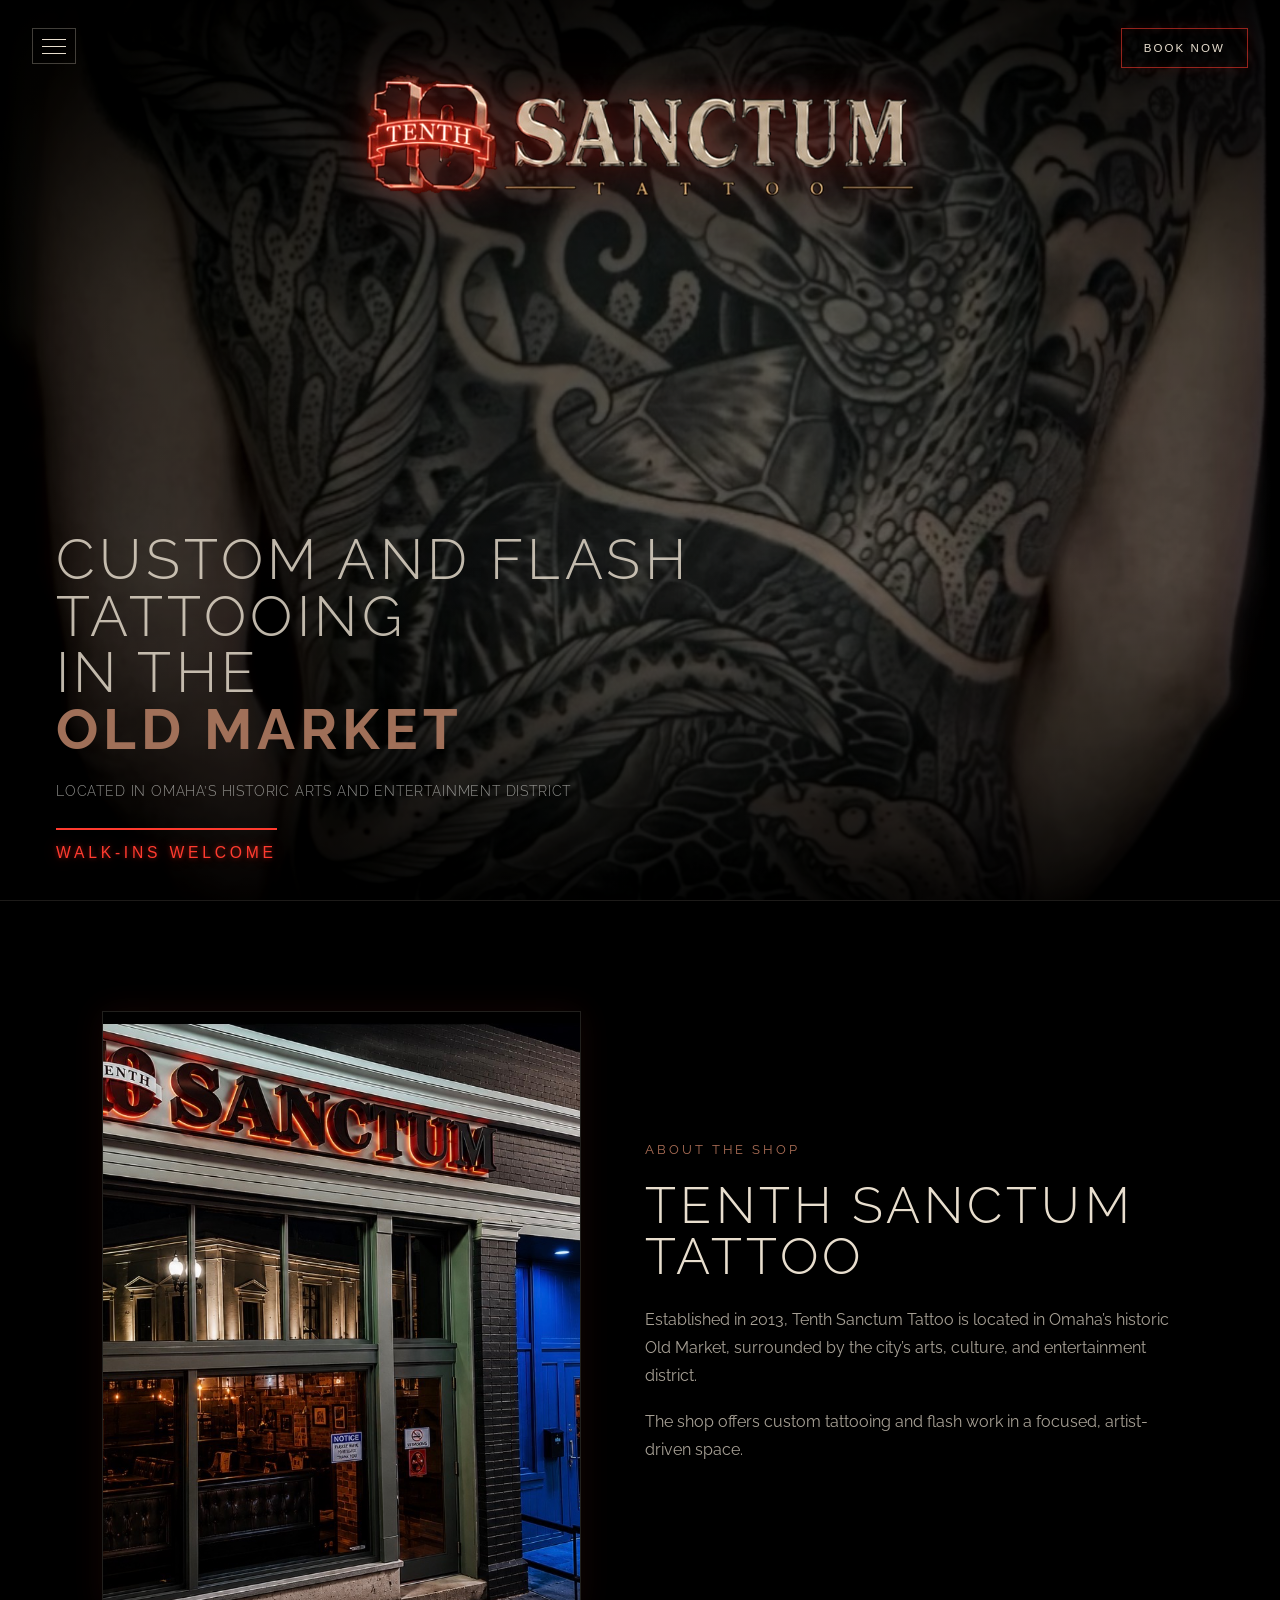
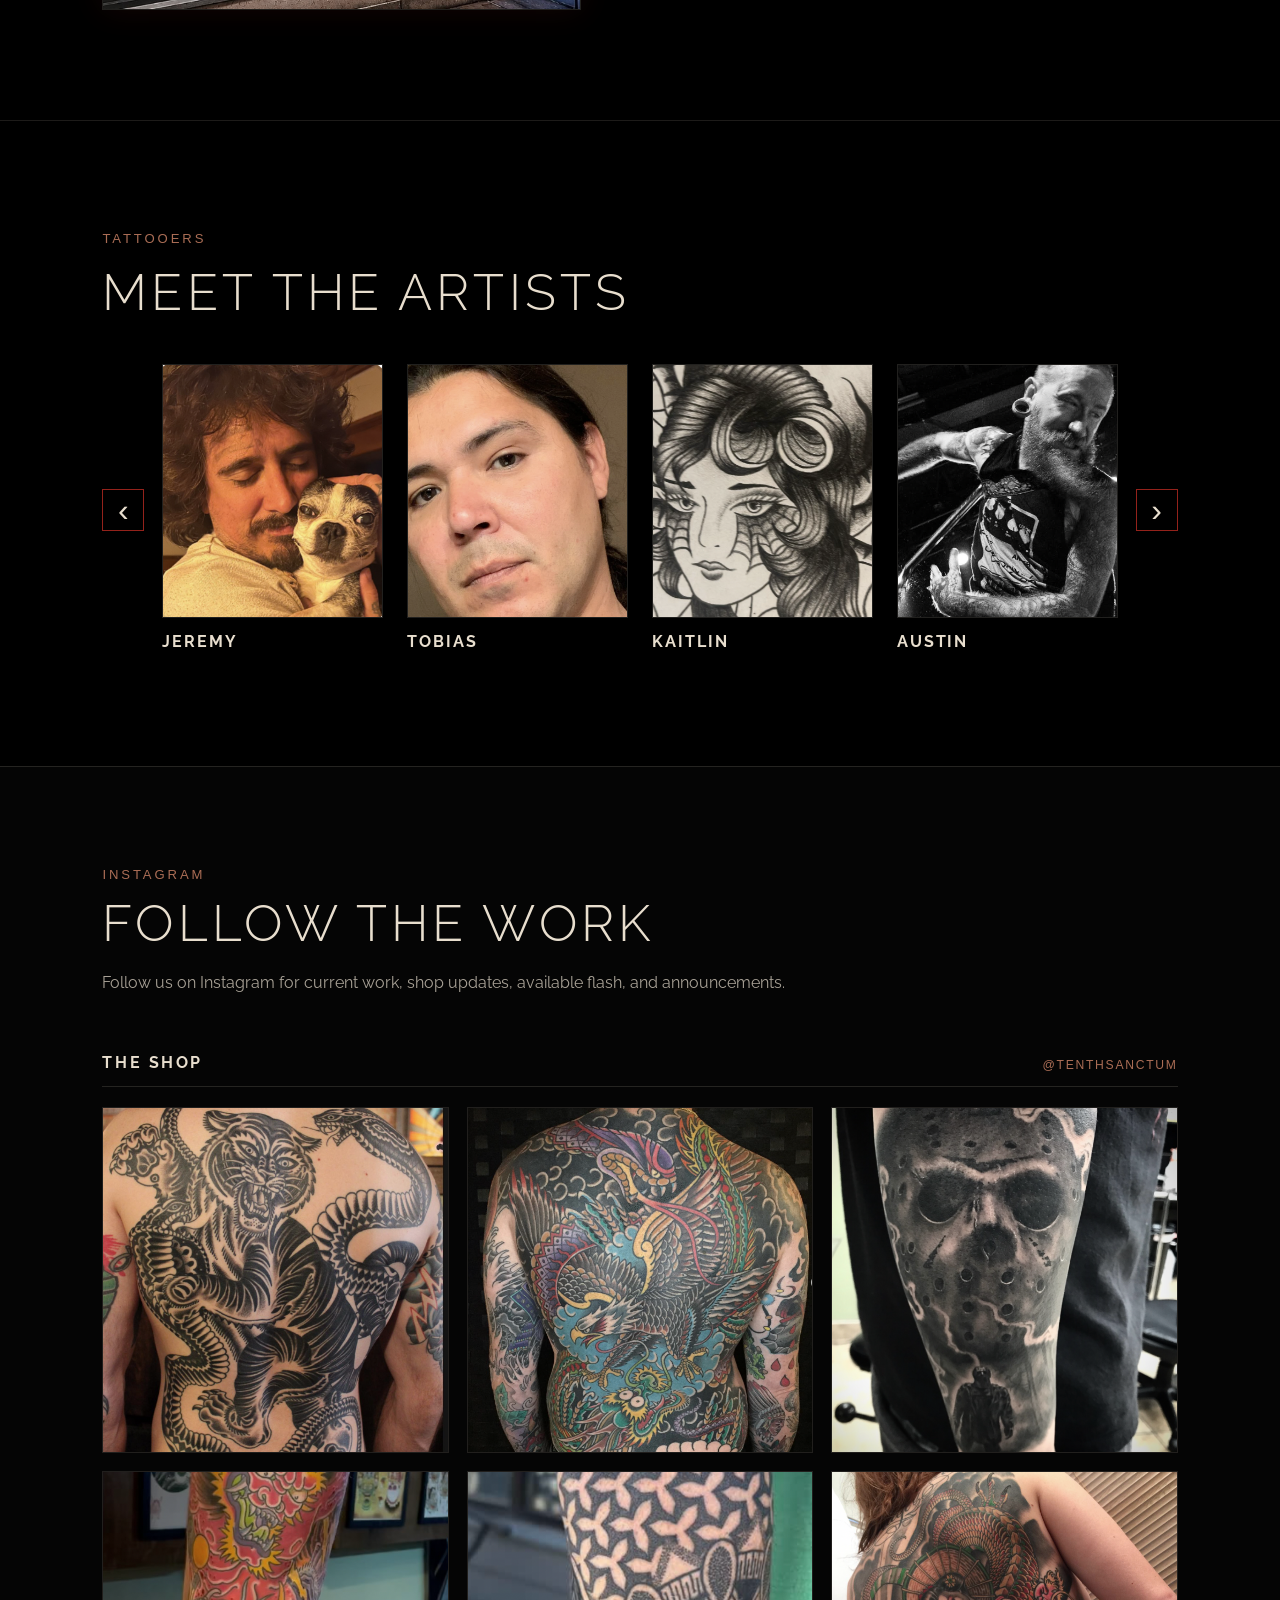
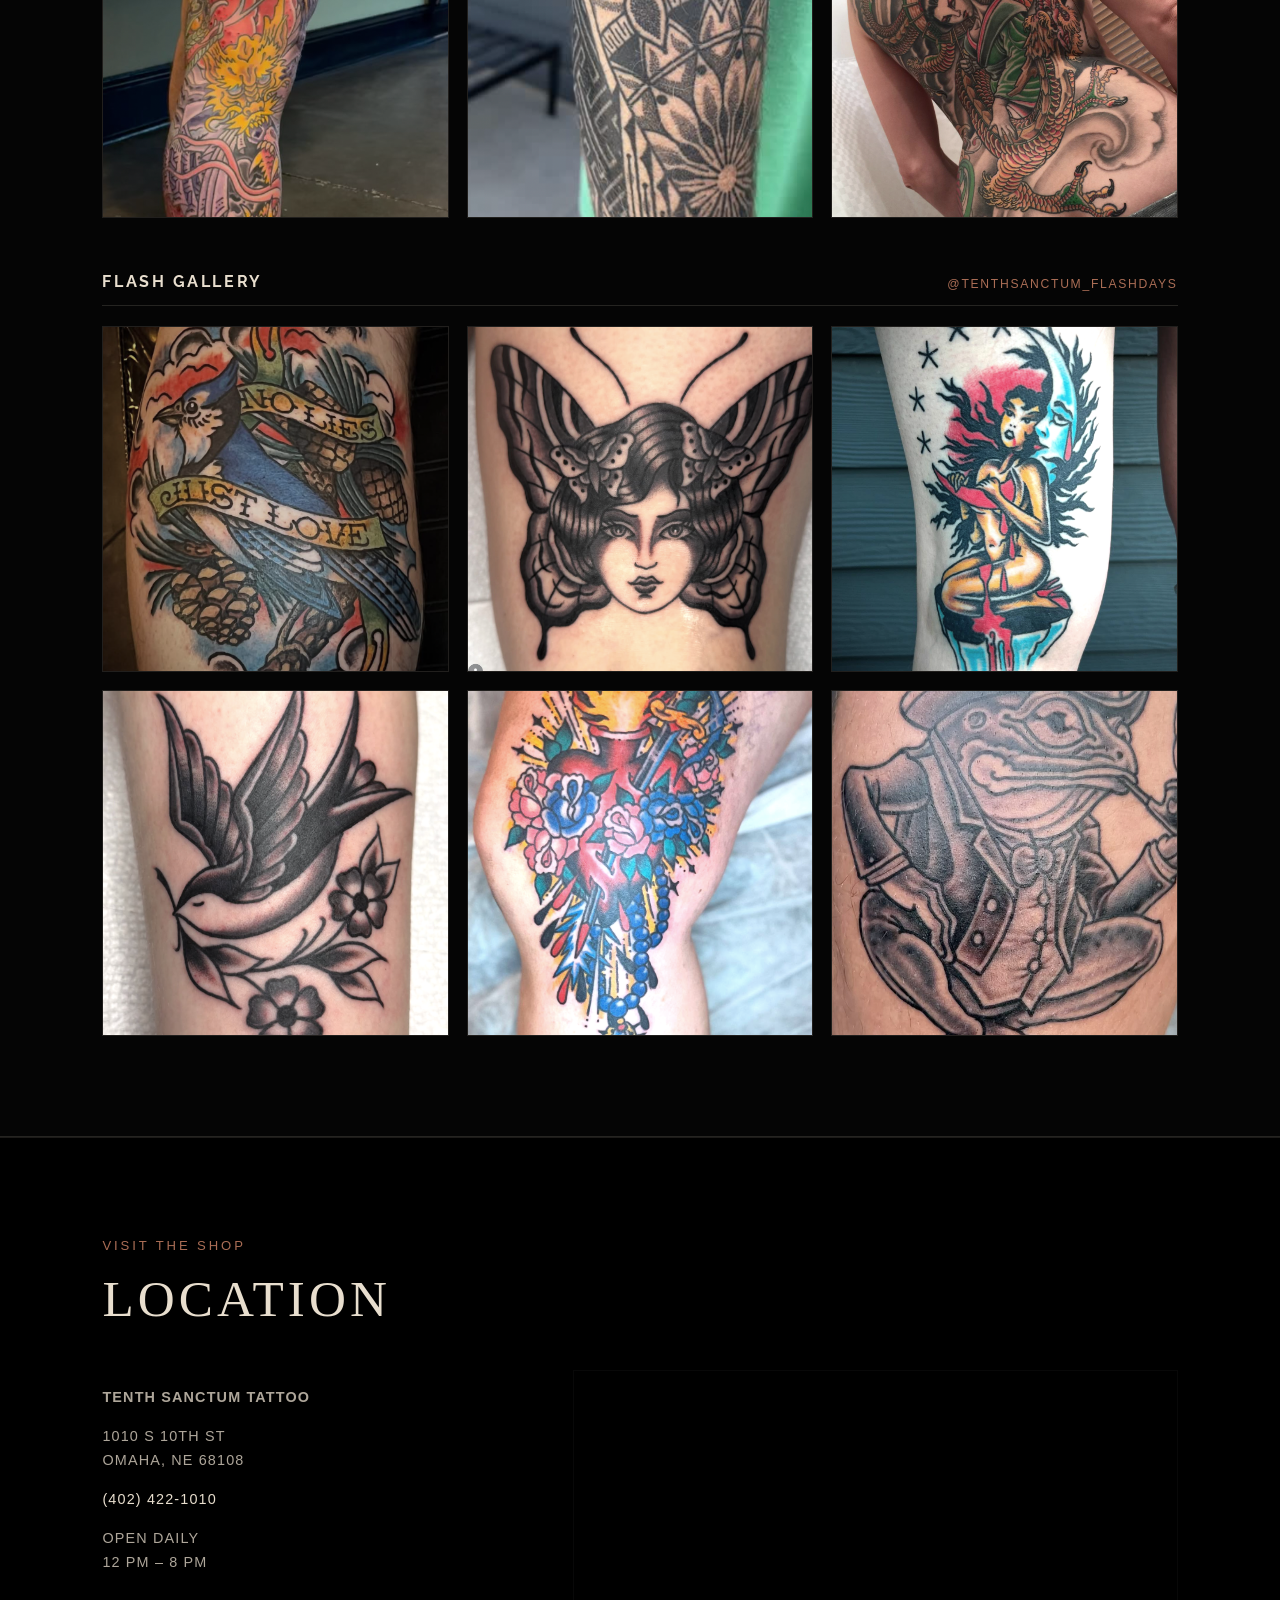
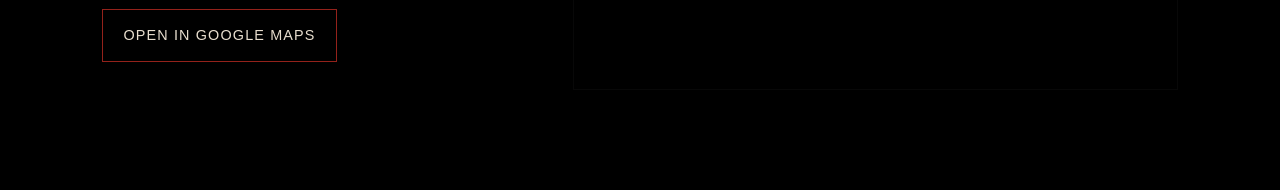
==== commit 935fb4b3: "Update index.html" ====
--- a/index.html
+++ b/index.html
@@ -15,7 +15,7 @@
 
 <meta name="twitter:card" content="summary_large_image" />
 <meta name="twitter:title" content="Tenth Sanctum Tattoo" />
-<meta name="twitter:description" content="Custom and flash tattooing in Omaha’s historic Old Market." />
+<meta name="twitter:description" content="Custom and flash tattooing in Omaha’s historic  Market." />
 <meta name="twitter:image" content="https://michellemccluskey333-create.github.io/tenthSanctum/Images/tenth-sanctum-social-preview.JPG" />
 
   <!-- Google Fonts -->
@@ -502,7 +502,7 @@
   display: block;
   font-weight: 700;
   letter-spacing: 0.09em;
-  color: rgba(184, 118, 92, 0.92);
+  color: rgba(172, 120, 96, 0.92);
 }
 
 /* Smaller cream supporting line */
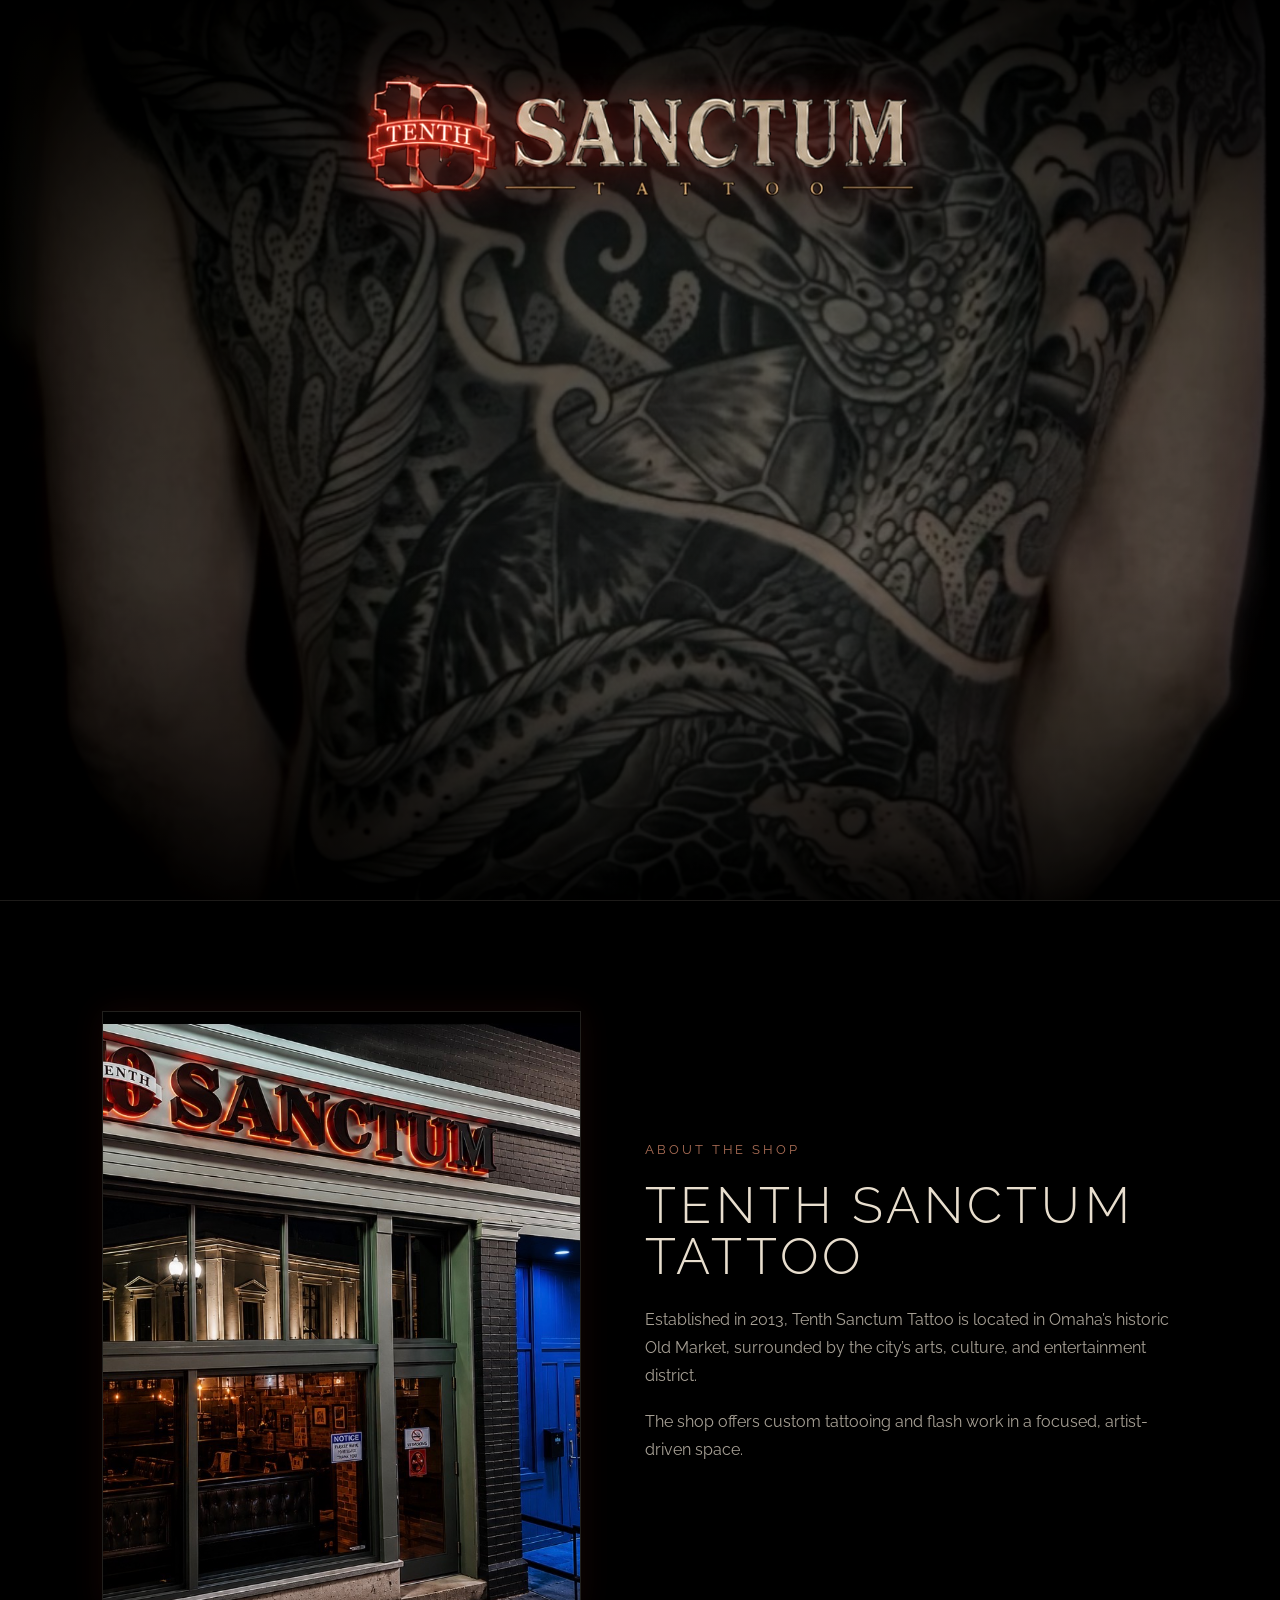
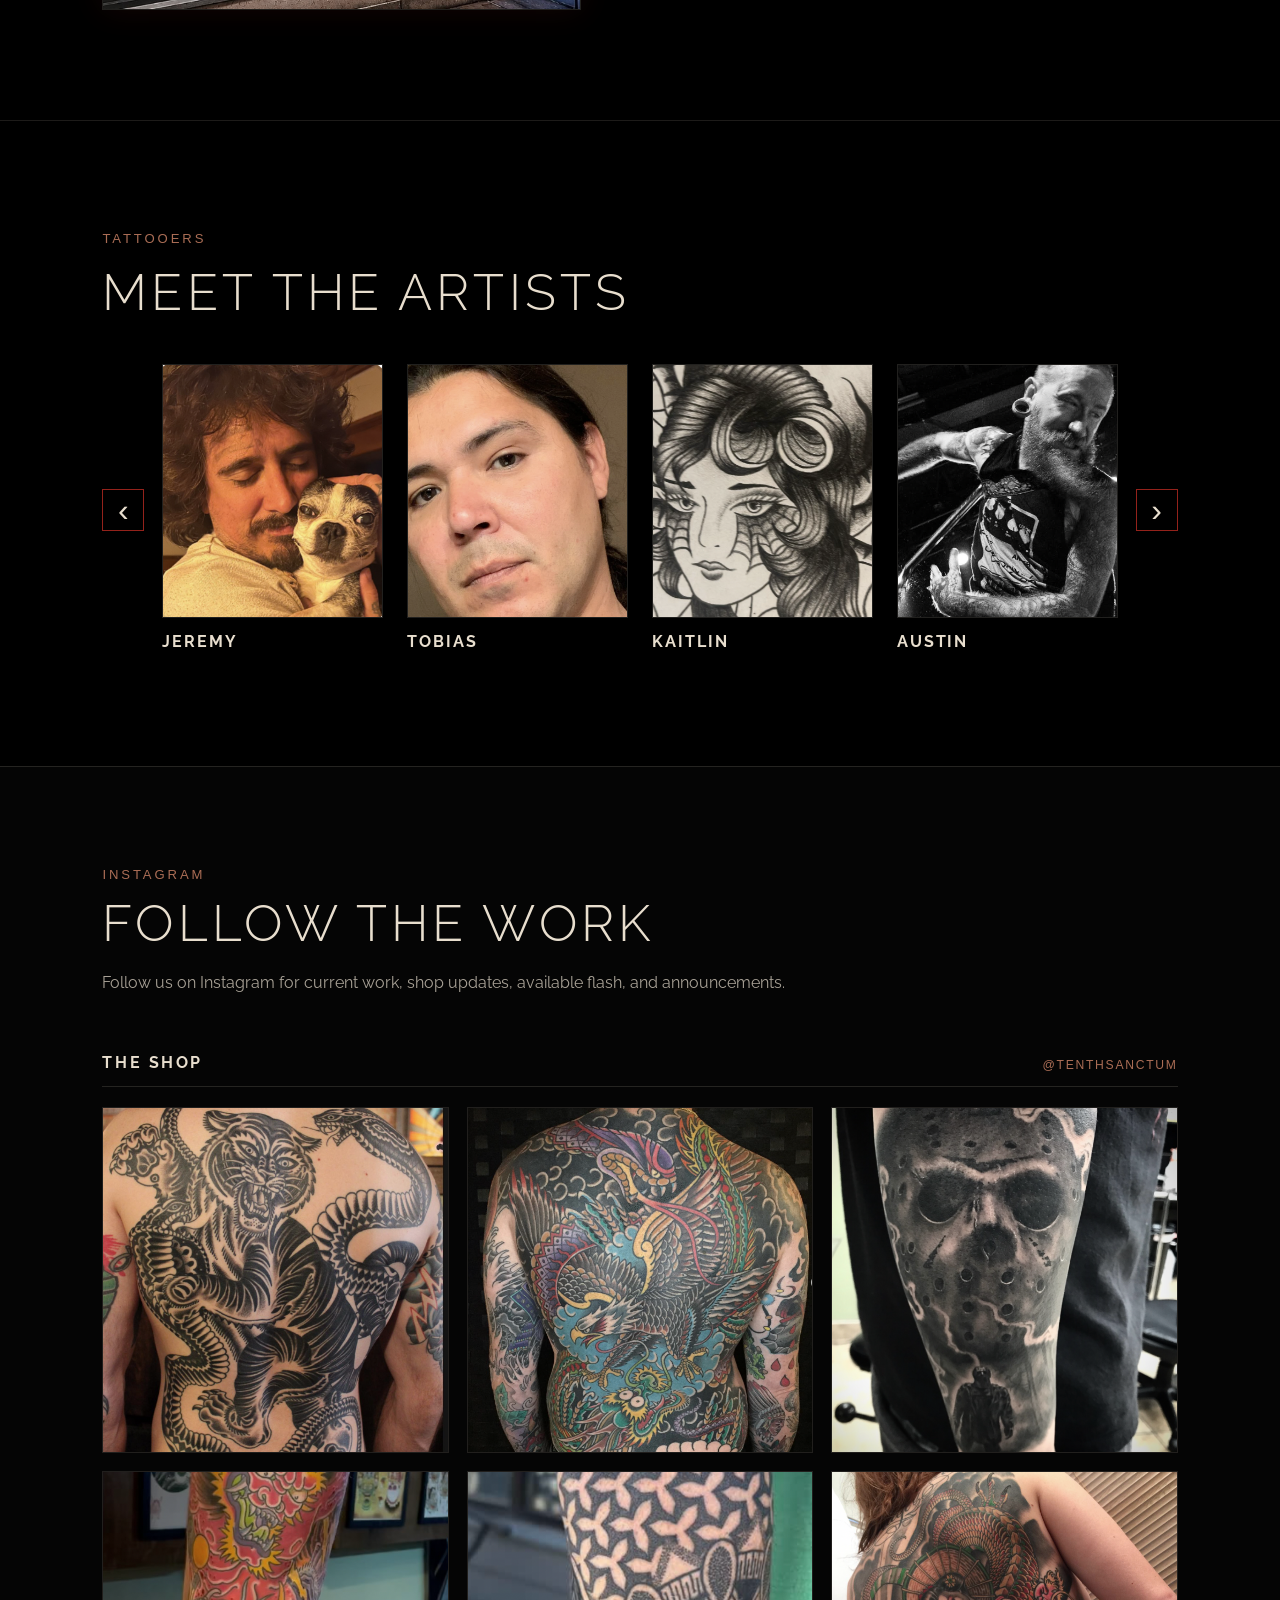
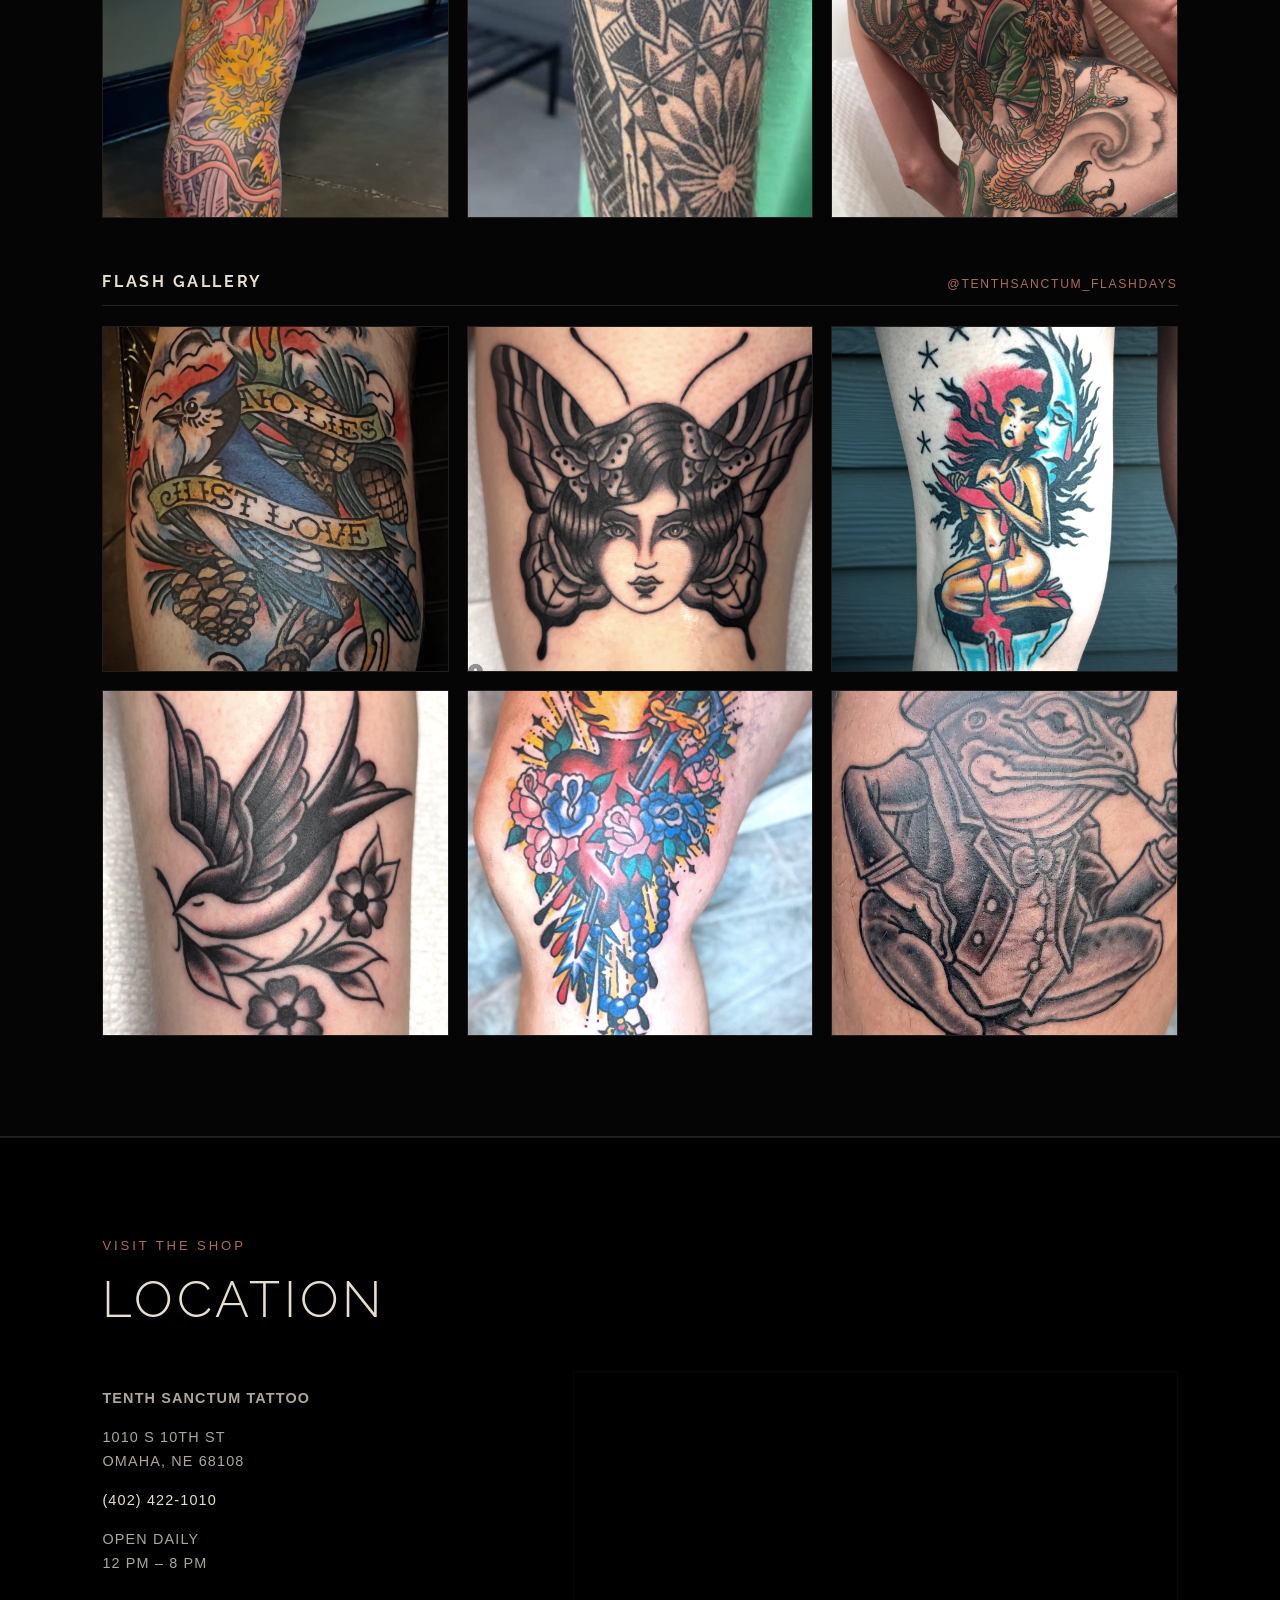
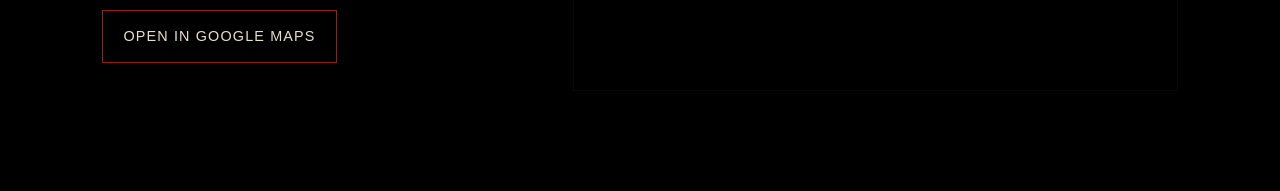
==== commit 27f1df12: "Update index.html" ====
--- a/index.html
+++ b/index.html
@@ -870,6 +870,7 @@
 
 .location-section h2 {
   margin: 0 0 42px;
+  font-family: "Raleway", Arial, sans-serif;
   font-size: clamp(2rem, 4vw, 4rem);
   font-weight: 300;
   letter-spacing: 0.08em;
